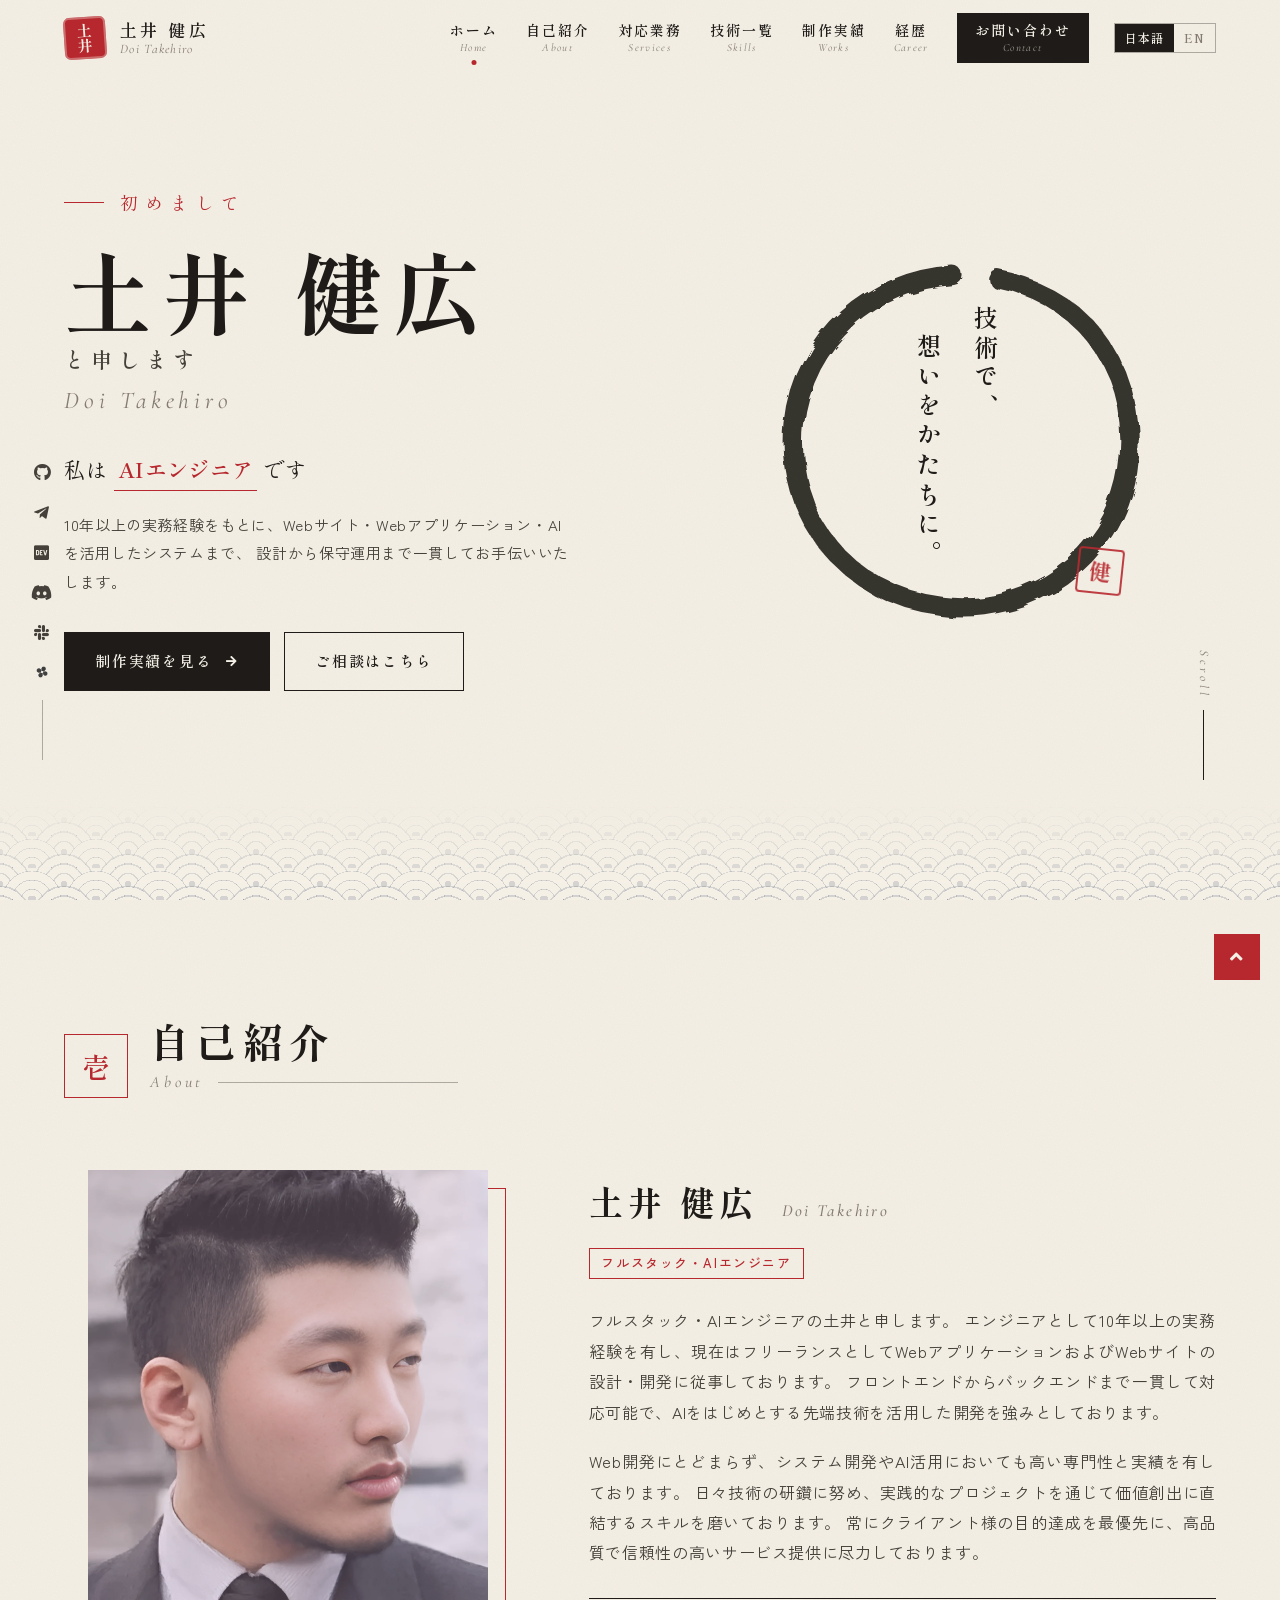
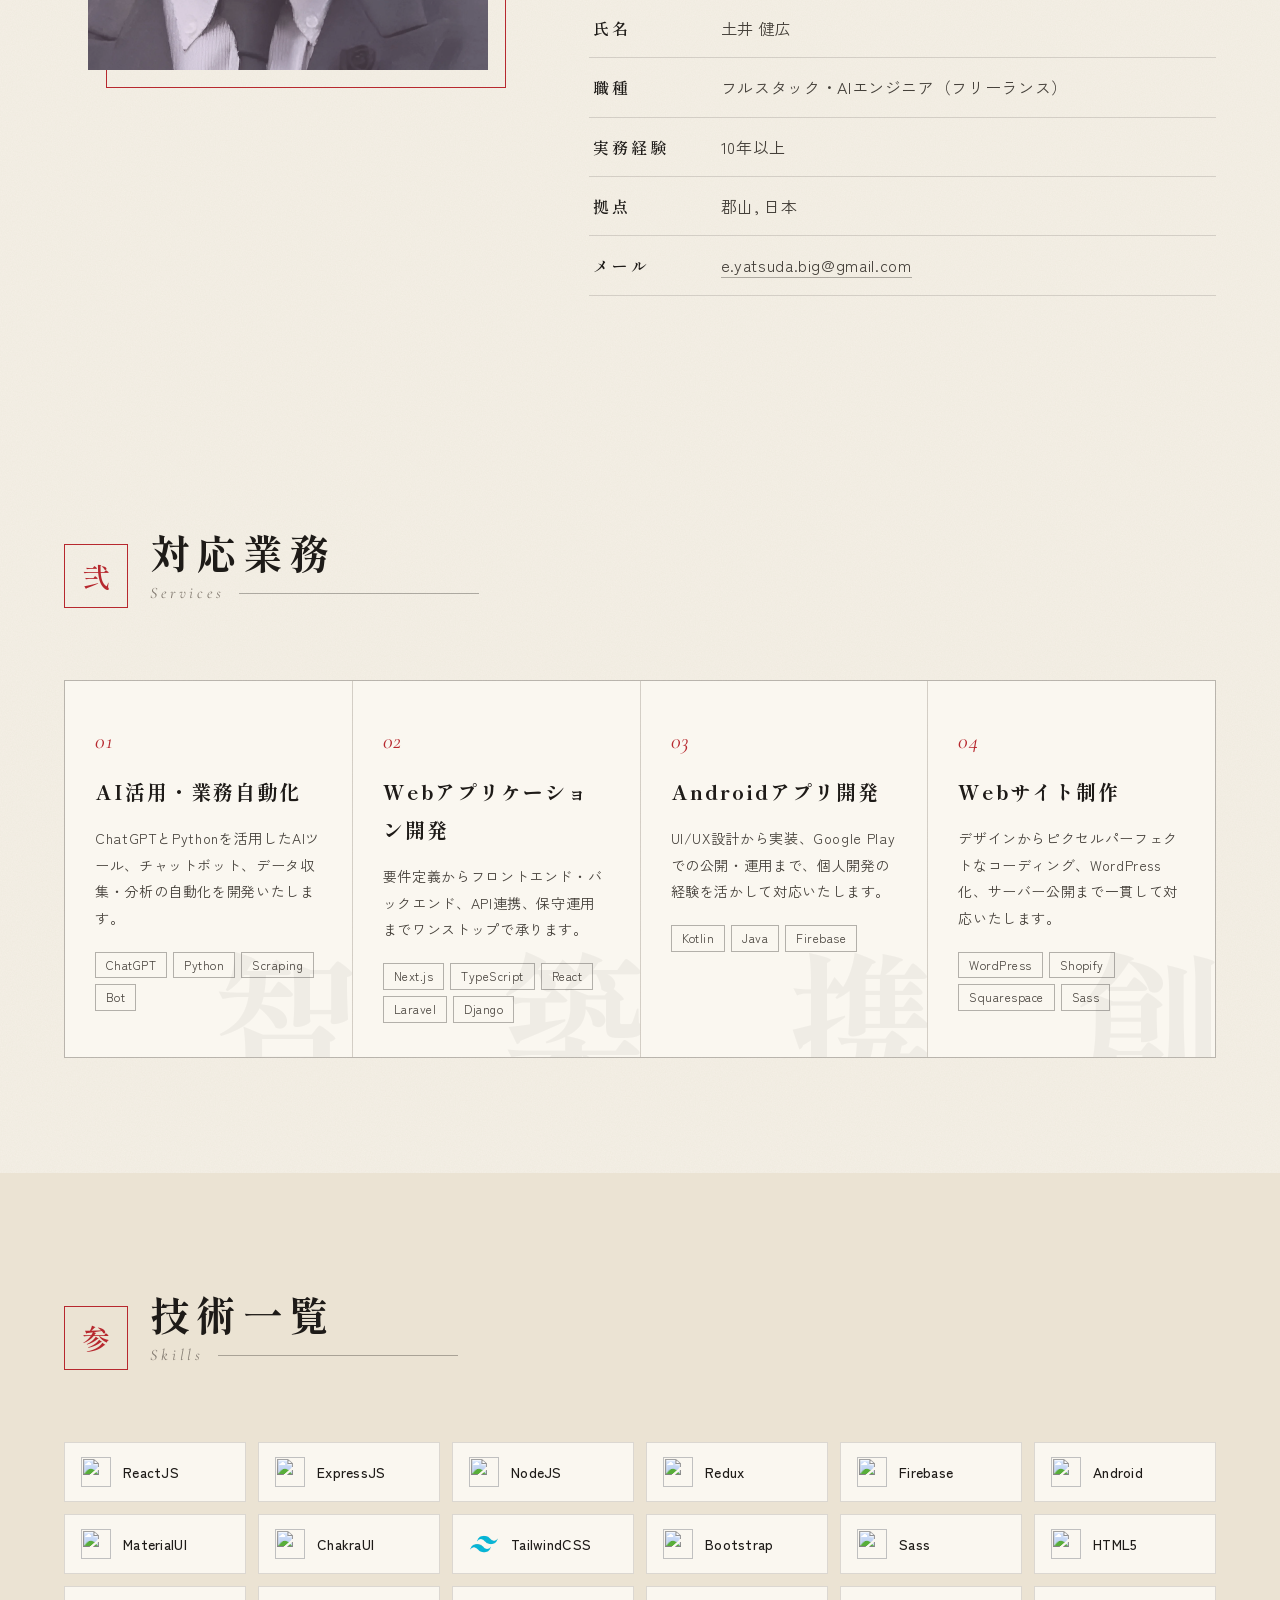
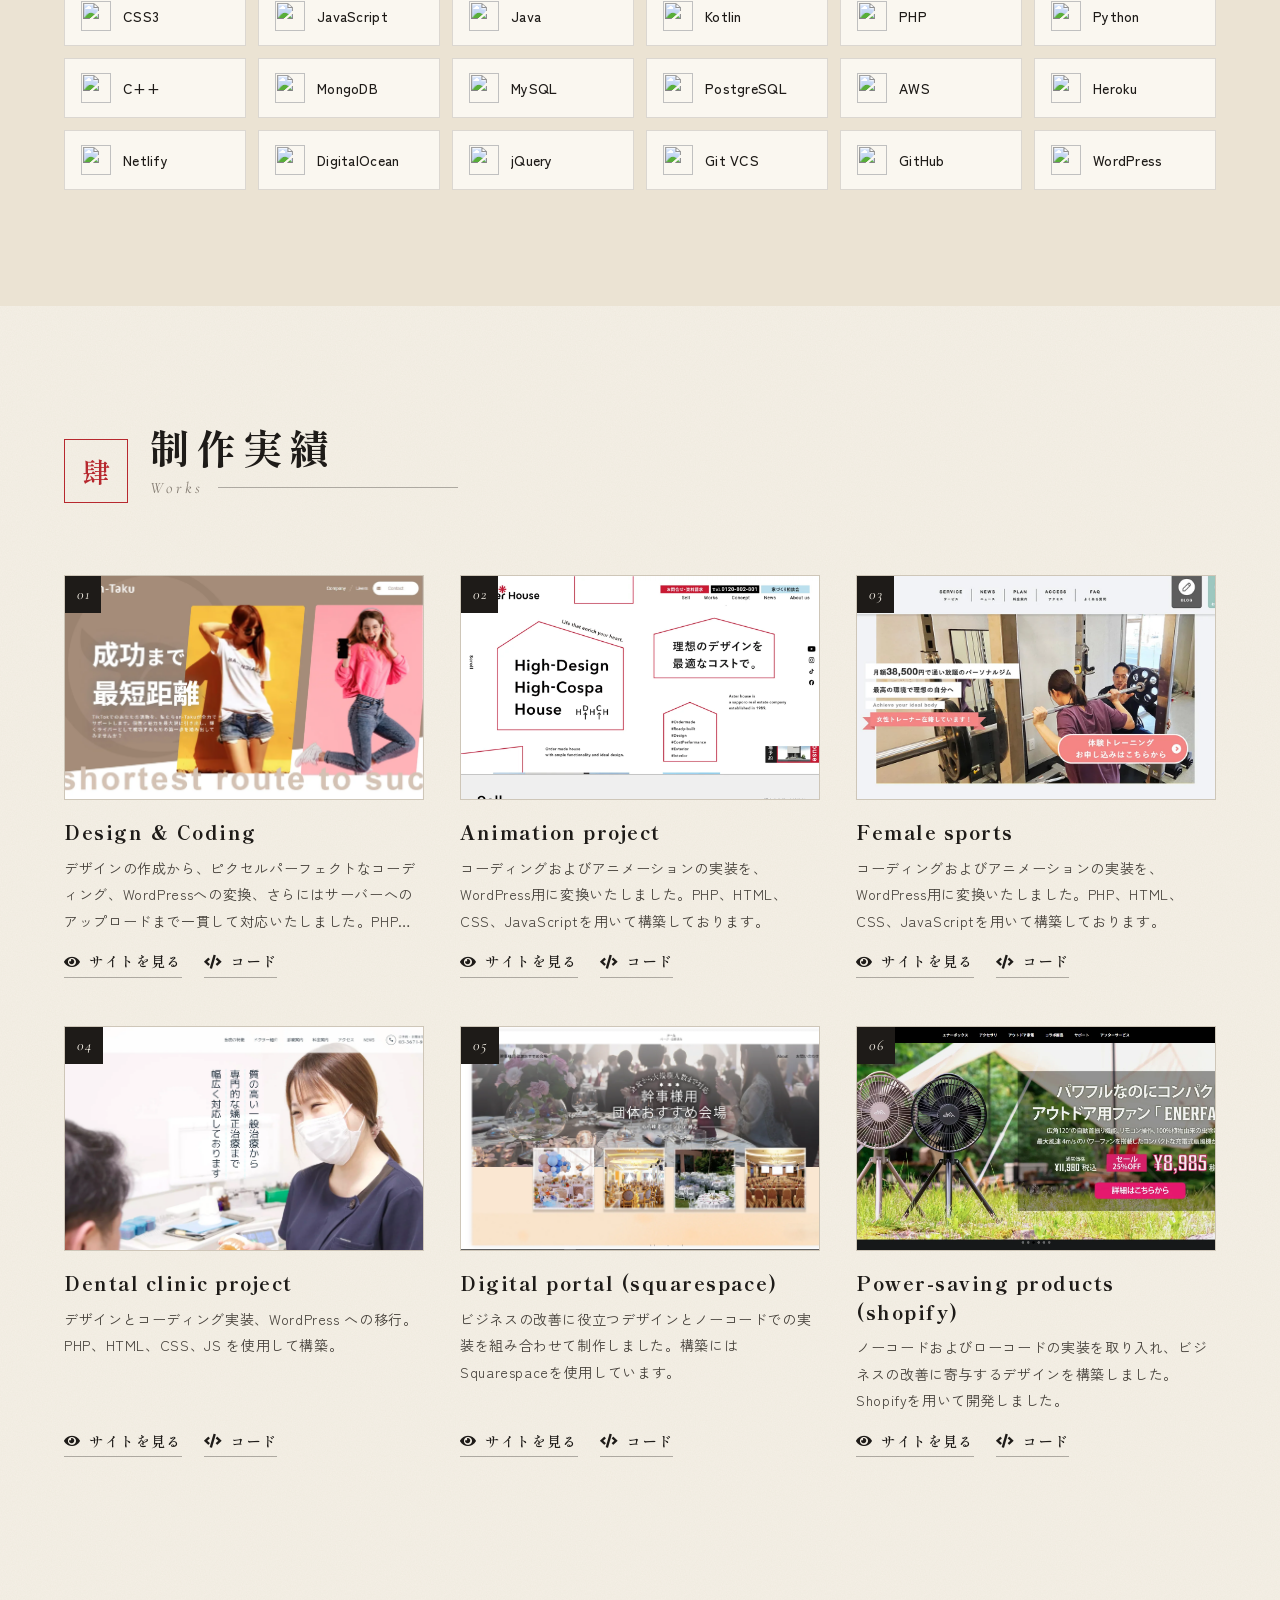
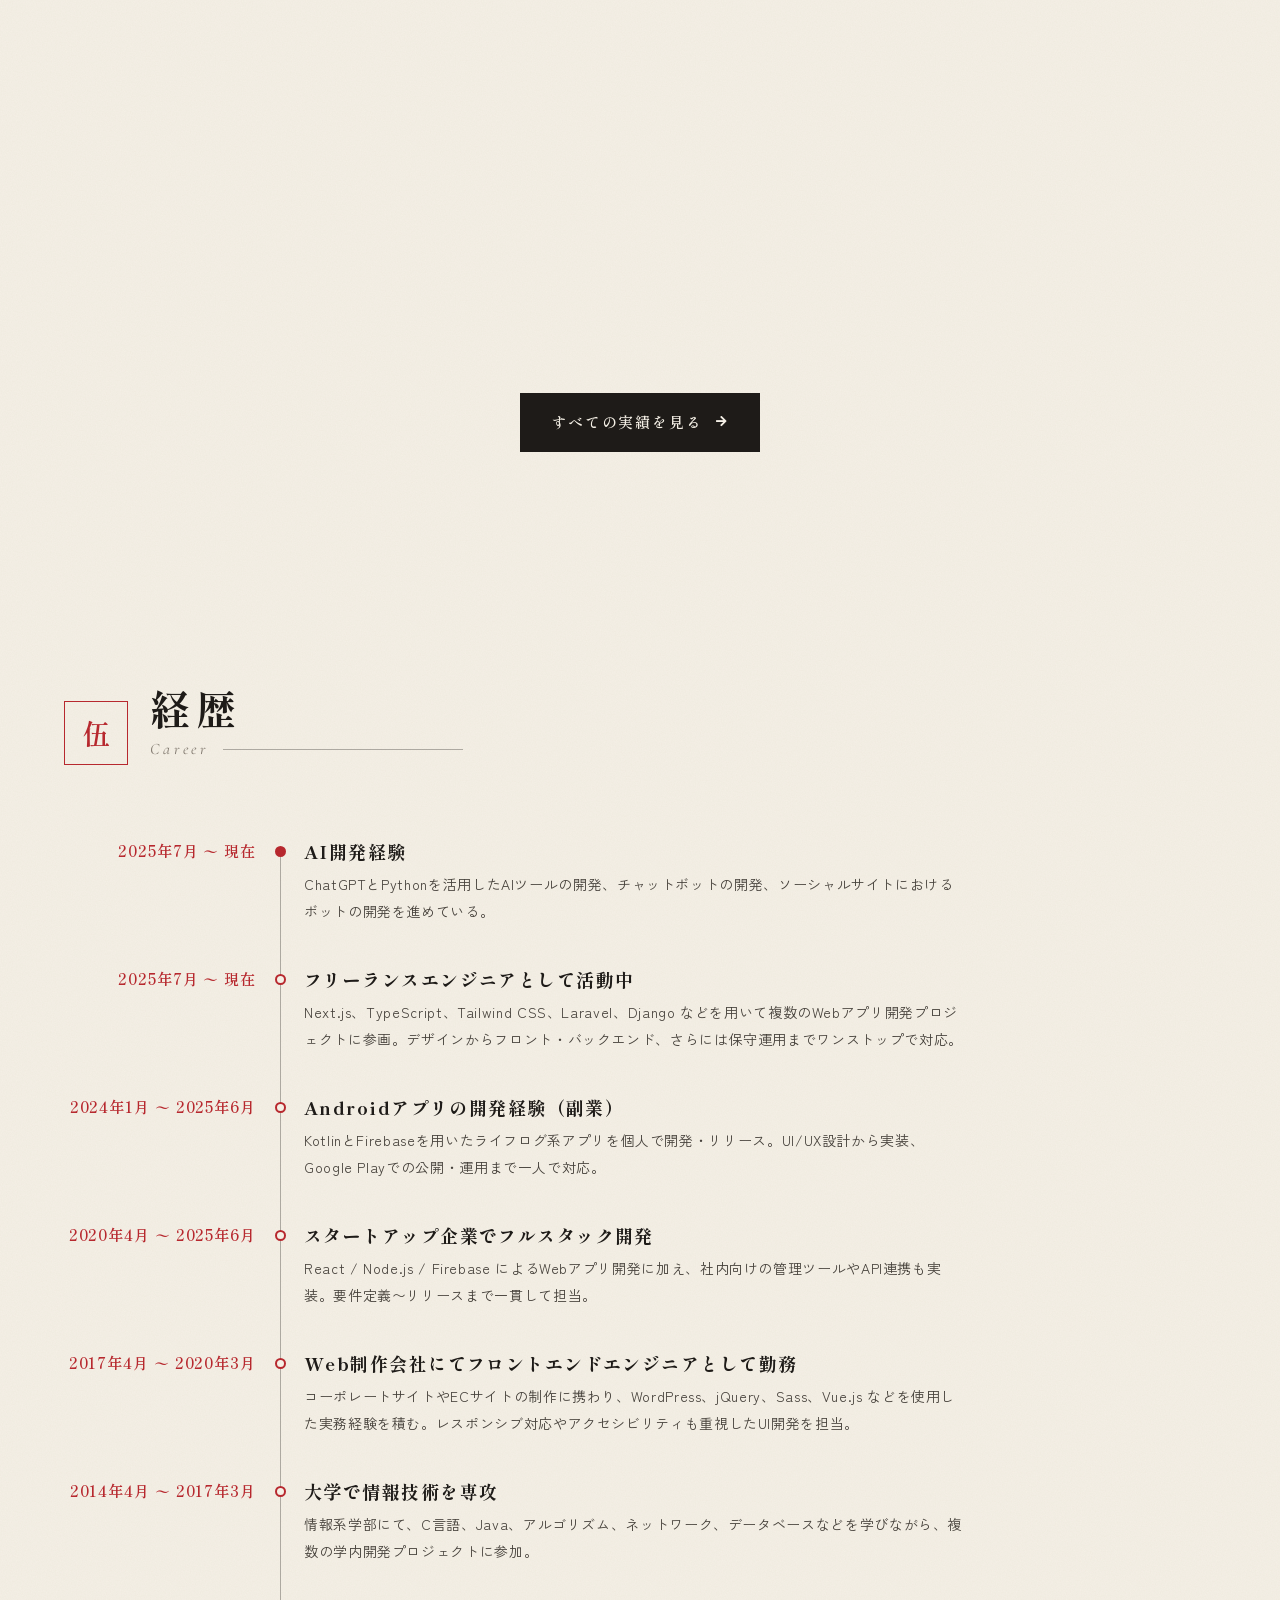
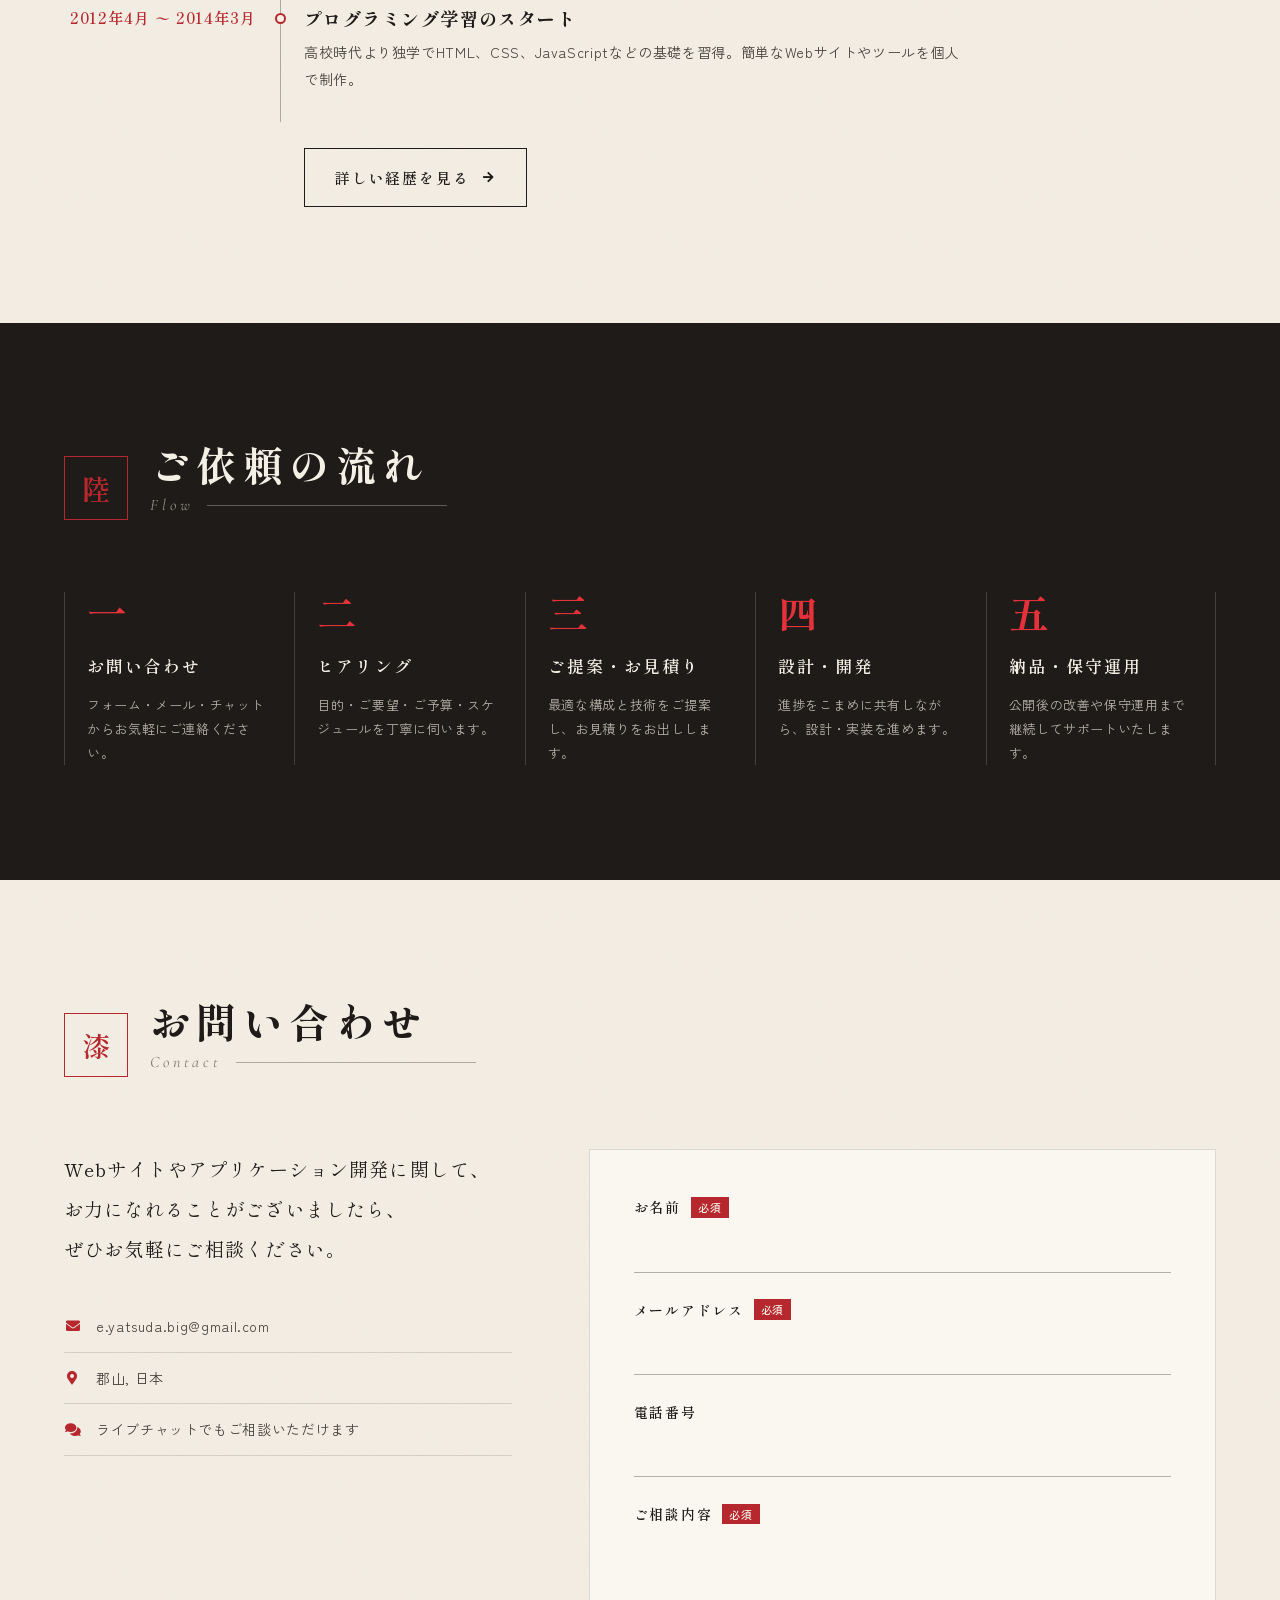
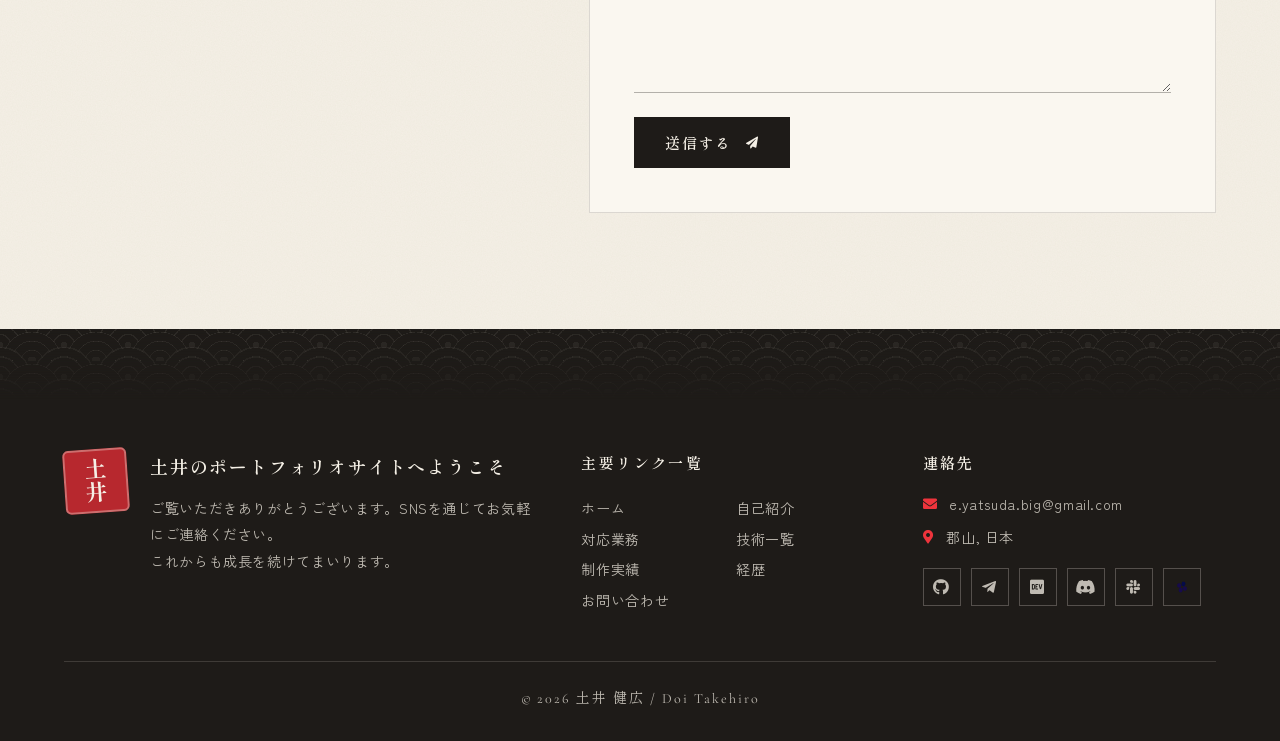
==== index.html @ a9ffe137 "feat: redesign experience page" ====
<!DOCTYPE html>
<html lang="ja">

<head>
  <meta charset="UTF-8">
  <meta http-equiv="X-UA-Compatible" content="IE=edge">
  <meta name="viewport" content="width=device-width, initial-scale=1.0">
  <meta name="keywords"
    content="土井健広, Takehiro Doi, ポートフォリオ, フルスタックエンジニア, AIエンジニア, フリーランス, Web制作, Webアプリ開発, portfolio, full stack engineer, AI engineer, freelance" />
  <meta name="description"
    content="フルスタック・AIエンジニア 土井健広のポートフォリオ。Webサイト制作、Webアプリケーション開発、AI活用、Androidアプリ開発をワンストップで承ります。"
    data-en="Portfolio of Takehiro Doi, full-stack and AI engineer. Websites, web applications, AI solutions and Android apps — handled end to end." />
  <link rel="alternate" hreflang="ja" href="https://masao-portfolio.vercel.app/?lang=ja" />
  <link rel="alternate" hreflang="en" href="https://masao-portfolio.vercel.app/?lang=en" />
  <!-- Fonts -->
  <link rel="preconnect" href="https://fonts.googleapis.com">
  <link rel="preconnect" href="https://fonts.gstatic.com" crossorigin>
  <link
    href="https://fonts.googleapis.com/css2?family=Cormorant+Garamond:ital,wght@0,500;1,500&family=Shippori+Mincho:wght@400;600;800&family=Zen+Kaku+Gothic+New:wght@400;500;700&display=swap"
    rel="stylesheet">
  <!-- Custom CSS -->
  <link rel="stylesheet" href="./assets/css/style.css">
  <!-- Font Awesome -->
  <link rel="stylesheet" href="https://cdnjs.cloudflare.com/ajax/libs/font-awesome/5.15.3/css/all.min.css"
    integrity="sha512-iBBXm8fW90+nuLcSKlbmrPcLa0OT92xO1BIsZ+ywDWZCvqsWgccV3gFoRBv0z+8dLJgyAHIhR35VZc2oM/gI1w=="
    crossorigin="anonymous" referrerpolicy="no-referrer" />
  <!-- Favicon -->
  <link rel="icon" href="./assets/images/favicon.ico" sizes="48x48">
  <link rel="icon" href="./assets/images/favicon-32.png" type="image/png" sizes="32x32">
  <link id="favicon" rel="icon" href="./assets/images/favicon.svg">
  <link rel="apple-touch-icon" href="./assets/images/apple-touch-icon.png">
  <title>Portfolio | 土井　健広 | Doi Takehiro</title>
</head>

<body oncontextmenu="return false">

  <!-- shared SVG: brush-stroke ensō -->
  <svg width="0" height="0" style="position:absolute" aria-hidden="true">
    <defs>
      <filter id="brush">
        <feTurbulence type="fractalNoise" baseFrequency="0.035" numOctaves="3" seed="7" />
        <feDisplacementMap in="SourceGraphic" scale="9" />
      </filter>
    </defs>
  </svg>

  <!-- header starts -->
  <header class="header" id="header">
    <a href="#home" class="logo" aria-label="ホーム" data-en-aria-label="Home">
      <span class="hanko">土井</span>
      <span class="logo-text">
        <span class="logo-jp" data-en="Takehiro Doi">土井 健広</span>
        <span class="logo-en" data-en="土井 健広">Doi Takehiro</span>
      </span>
    </a>

    <nav class="navbar" id="navbar">
      <ul>
        <li><a class="active" href="#home"><span data-en="Home">ホーム</span><small data-en="ホーム">Home</small></a></li>
        <li><a href="#about"><span data-en="About">自己紹介</span><small data-en="自己紹介">About</small></a></li>
        <li><a href="#services"><span data-en="Services">対応業務</span><small data-en="対応業務">Services</small></a></li>
        <li><a href="#skills"><span data-en="Skills">技術一覧</span><small data-en="技術一覧">Skills</small></a></li>
        <li><a href="#work"><span data-en="Works">制作実績</span><small data-en="制作実績">Works</small></a></li>
        <li><a href="#experience"><span data-en="Career">経歴</span><small data-en="経歴">Career</small></a></li>
        <li><a href="#contact" class="nav-cta"><span data-en="Contact">お問い合わせ</span><small data-en="お問い合わせ">Contact</small></a></li>
      </ul>
    </nav>

    <div class="header-actions">
      <div class="lang-switch" role="group" aria-label="言語 / Language">
        <button type="button" data-lang="ja" aria-pressed="true" lang="ja">日本語</button>
        <button type="button" data-lang="en" aria-pressed="false" lang="en">EN</button>
      </div>
      <button class="menu-btn" id="menu" aria-label="メニュー" data-en-aria-label="Menu" aria-expanded="false"
        aria-controls="navbar">
        <span></span><span></span>
      </button>
    </div>
  </header>
  <!-- header ends -->

  <main>

    <!-- hero section starts -->
    <section class="home" id="home">
      <div class="home-inner">

        <div class="home-copy">
          <p class="home-greeting reveal" data-en="Hello, nice to meet you">初めまして</p>
          <h1 class="home-name reveal">
            <span class="home-name-jp"><span data-en="Takehiro Doi">土井 健広</span><span class="home-name-suffix"
                data-en="Full-Stack &amp; AI Engineer">と申します</span></span>
            <span class="home-name-en" data-en="土井 健広">Doi Takehiro</span>
          </h1>
          <p class="home-role reveal">
            <span data-en="I'm">私は</span><span class="role-rotator" aria-live="polite">フロントエンドエンジニア</span><span
              data-en="">です</span>
          </p>
          <p class="home-lead reveal"
            data-en="With over 10 years of hands-on experience, I help with everything from websites and web applications to AI-powered systems — from design all the way through maintenance.">
            10年以上の実務経験をもとに、Webサイト・Webアプリケーション・AIを活用したシステムまで、
            設計から保守運用まで一貫してお手伝いいたします。
          </p>
          <div class="home-actions reveal">
            <a href="#work" class="btn btn-primary"><span data-en="View my work">制作実績を見る</span><i
                class="fas fa-arrow-right"></i></a>
            <a href="#contact" class="btn btn-ghost"><span data-en="Let's talk">ご相談はこちら</span></a>
          </div>
        </div>

        <div class="home-visual" aria-hidden="true">
          <svg class="enso" viewBox="0 0 400 400">
            <path filter="url(#brush)"
              d="M 236 62 C 318 78 360 150 348 228 C 336 306 262 356 186 346 C 104 336 50 268 58 188 C 66 112 128 62 196 58" />
          </svg>
          <p class="home-catch">
            <span data-en="Shaping your ideas">技術で、</span>
            <span data-en="with technology.">想いをかたちに。</span>
          </p>
          <span class="home-seal">健</span>
        </div>

      </div>

      <ul class="home-socials" aria-label="SNS">
        <li><a class="github" aria-label="GitHub" href="https://github.com/000Jerry000" target="_blank" rel="noopener"><i
              class="fab fa-github"></i></a></li>
        <li><a class="telegram" aria-label="Telegram" href="https://t.me/NicholasMitchell_HZ" target="_blank"
            rel="noopener"><i class="fab fa-telegram-plane"></i></a></li>
        <li><a class="dev" aria-label="Dev" href="https://dev.to/000Jerry000" target="_blank" rel="noopener"><i
              class="fab fa-dev"></i></a></li>
        <li><a class="discord" aria-label="Discord" href="https://discord.gg/qsEA4FFF" target="_blank" rel="noopener"><i
              class="fab fa-discord"></i></a></li>
        <li><a class="slack" aria-label="Slack" href="https://jerry-2qp9506.slack.com/archives/C08QNMUKU6S"
            target="_blank" rel="noopener"><i class="fab fa-slack"></i></a></li>
        <li><a class="chatwork" aria-label="Chatwork" href="https://www.chatwork.com/ichika01" target="_blank"
            rel="noopener"><img src="./assets/images/chatwork.webp" alt="" /></a></li>
      </ul>

      <a href="#about" class="home-scroll" aria-label="下へスクロール" data-en-aria-label="Scroll down"><span>Scroll</span></a>
      <div class="wave-band" aria-hidden="true"></div>
    </section>
    <!-- hero section ends -->


    <!-- about section starts -->
    <section class="section about" id="about">
      <div class="sec-head reveal">
        <span class="sec-num">壱</span>
        <h2 class="sec-title" data-en="About">自己紹介</h2>
        <span class="sec-en" data-en="自己紹介">About</span>
      </div>

      <div class="about-row">
        <figure class="about-photo reveal">
          <img draggable="false" src="./assets/images/profile2.webp" alt="土井 健広のプロフィール写真"
            data-en-alt="Profile photo of Takehiro Doi">
        </figure>

        <div class="about-body">
          <h3 class="about-name reveal" data-en="Takehiro Doi <small>土井 健広</small>">土井 健広 <small>Doi Takehiro</small></h3>
          <span class="tag reveal" data-en="Full-Stack &amp; AI Engineer">フルスタック・AIエンジニア</span>

          <p class="about-text reveal"
            data-en="I'm Takehiro Doi, a full-stack and AI engineer. With over 10 years of professional experience, I currently work as a freelancer designing and developing web applications and websites. I cover everything from front end to back end, and my particular strength is development that puts cutting-edge technology such as AI to work.">
            フルスタック・AIエンジニアの土井と申します。
            エンジニアとして10年以上の実務経験を有し、現在はフリーランスとしてWebアプリケーションおよびWebサイトの設計・開発に従事しております。
            フロントエンドからバックエンドまで一貫して対応可能で、AIをはじめとする先端技術を活用した開発を強みとしております。
          </p>
          <p class="about-text reveal"
            data-en="Beyond web development, I bring deep expertise and a proven track record in system development and AI adoption. I keep sharpening my skills through hands-on projects that create real value — always putting my clients' goals first and committed to delivering high-quality, reliable work.">
            Web開発にとどまらず、システム開発やAI活用においても高い専門性と実績を有しております。
            日々技術の研鑽に努め、実践的なプロジェクトを通じて価値創出に直結するスキルを磨いております。
            常にクライアント様の目的達成を最優先に、高品質で信頼性の高いサービス提供に尽力しております。
          </p>

          <dl class="profile-table reveal">
            <div><dt data-en="Name">氏名</dt><dd data-en="Takehiro Doi">土井 健広</dd></div>
            <div><dt data-en="Role">職種</dt><dd data-en="Full-Stack &amp; AI Engineer (Freelance)">フルスタック・AIエンジニア（フリーランス）</dd></div>
            <div><dt data-en="Experience">実務経験</dt><dd data-en="10+ years">10年以上</dd></div>
            <div><dt data-en="Location">拠点</dt><dd data-en="Koriyama, Japan">郡山, 日本</dd></div>
            <div><dt data-en="Email">メール</dt><dd><a href="mailto:e.yatsuda.big@gmail.com">e.yatsuda.big@gmail.com</a></dd></div>
          </dl>
        </div>
      </div>
    </section>
    <!-- about section ends -->


    <!-- services section starts -->
    <section class="section services" id="services">
      <div class="sec-head reveal">
        <span class="sec-num">弐</span>
        <h2 class="sec-title" data-en="Services">対応業務</h2>
        <span class="sec-en" data-en="対応業務">Services</span>
      </div>

      <div class="services-grid">
        <article class="service reveal">
          <span class="service-glyph" aria-hidden="true">智</span>
          <span class="service-num">01</span>
          <h3 data-en="AI &amp; Automation">AI活用・業務自動化</h3>
          <p data-en="AI tools, chatbots and automated data collection and analysis, built with ChatGPT and Python.">ChatGPTとPythonを活用したAIツール、チャットボット、データ収集・分析の自動化を開発いたします。</p>
          <ul class="service-tags">
            <li>ChatGPT</li><li>Python</li><li>Scraping</li><li>Bot</li>
          </ul>
        </article>
        <article class="service reveal">
          <span class="service-glyph" aria-hidden="true">築</span>
          <span class="service-num">02</span>
          <h3 data-en="Web Application Development">Webアプリケーション開発</h3>
          <p data-en="A one-stop service covering requirements, front end, back end, API integration and ongoing maintenance.">要件定義からフロントエンド・バックエンド、API連携、保守運用までワンストップで承ります。</p>
          <ul class="service-tags">
            <li>Next.js</li><li>TypeScript</li><li>React</li><li>Laravel</li><li>Django</li>
          </ul>
        </article>
        <article class="service reveal">
          <span class="service-glyph" aria-hidden="true">携</span>
          <span class="service-num">03</span>
          <h3 data-en="Android App Development">Androidアプリ開発</h3>
          <p data-en="From UI/UX design and implementation to publishing and running apps on Google Play, backed by my own app releases.">UI/UX設計から実装、Google Playでの公開・運用まで、個人開発の経験を活かして対応いたします。</p>
          <ul class="service-tags">
            <li>Kotlin</li><li>Java</li><li>Firebase</li>
          </ul>
        </article>
        <article class="service reveal">
          <span class="service-glyph" aria-hidden="true">創</span>
          <span class="service-num">04</span>
          <h3 data-en="Website Development">Webサイト制作</h3>
          <p data-en="From design to pixel-perfect coding, WordPress integration and server deployment — all handled end to end.">デザインからピクセルパーフェクトなコーディング、WordPress化、サーバー公開まで一貫して対応いたします。</p>
          <ul class="service-tags">
            <li>WordPress</li><li>Shopify</li><li>Squarespace</li><li>Sass</li>
          </ul>
        </article>
      </div>
    </section>
    <!-- services section ends -->


    <!-- skills section starts -->
    <section class="section skills" id="skills">
      <div class="sec-head reveal">
        <span class="sec-num">参</span>
        <h2 class="sec-title" data-en="Skills">技術一覧</h2>
        <span class="sec-en" data-en="技術一覧">Skills</span>
      </div>

      <div class="skills-grid" id="skillsContainer"></div>
    </section>
    <!-- skills section ends -->


    <!-- work project section starts -->
    <section class="section work" id="work">
      <div class="sec-head reveal">
        <span class="sec-num">肆</span>
        <h2 class="sec-title" data-en="Works">制作実績</h2>
        <span class="sec-en" data-en="制作実績">Works</span>
      </div>

      <div class="work-grid"></div>

      <div class="sec-more">
        <a href="/projects" class="btn btn-primary"><span data-en="View all projects">すべての実績を見る</span><i
            class="fas fa-arrow-right"></i></a>
      </div>
    </section>
    <!-- work project section ends -->


    <!-- experience section starts -->
    <section class="section experience" id="experience">
      <div class="sec-head reveal">
        <span class="sec-num">伍</span>
        <h2 class="sec-title" data-en="Career">経歴</h2>
        <span class="sec-en" data-en="経歴">Career</span>
      </div>

      <ol class="timeline">
        <li class="reveal">
          <p class="tl-date" data-en="Jul 2025 – Present">2025年7月 〜 現在</p>
          <div class="tl-body">
            <h3 data-en="AI Development">AI開発経験</h3>
            <p data-en="Developing AI tools with ChatGPT and Python, building chatbots, and creating bots for social platforms.">ChatGPTとPythonを活用したAIツールの開発、チャットボットの開発、ソーシャルサイトにおけるボットの開発を進めている。</p>
          </div>
        </li>
        <li class="reveal">
          <p class="tl-date" data-en="Jul 2025 – Present">2025年7月 〜 現在</p>
          <div class="tl-body">
            <h3 data-en="Working as a Freelance Engineer">フリーランスエンジニアとして活動中</h3>
            <p data-en="Contributing to multiple web app projects using Next.js, TypeScript, Tailwind CSS, Laravel and Django. Handling everything one-stop, from design to front end, back end and ongoing maintenance.">Next.js、TypeScript、Tailwind CSS、Laravel、Django
              などを用いて複数のWebアプリ開発プロジェクトに参画。デザインからフロント・バックエンド、さらには保守運用までワンストップで対応。</p>
          </div>
        </li>
        <li class="reveal">
          <p class="tl-date" data-en="Jan 2024 – Jun 2025">2024年1月 〜 2025年6月</p>
          <div class="tl-body">
            <h3 data-en="Android App Development (Side Projects)">Androidアプリの開発経験（副業）</h3>
            <p data-en="Independently developed and released a lifelog app with Kotlin and Firebase, handling everything from UI/UX design and implementation to publishing and running it on Google Play.">KotlinとFirebaseを用いたライフログ系アプリを個人で開発・リリース。UI/UX設計から実装、Google Playでの公開・運用まで一人で対応。</p>
          </div>
        </li>
        <li class="reveal">
          <p class="tl-date" data-en="Apr 2020 – Jun 2025">2020年4月 〜 2025年6月</p>
          <div class="tl-body">
            <h3 data-en="Full-Stack Development at a Startup">スタートアップ企業でフルスタック開発</h3>
            <p data-en="Built web apps with React, Node.js and Firebase, as well as internal admin tools and API integrations. Owned projects from requirements definition through release.">React / Node.js / Firebase によるWebアプリ開発に加え、社内向けの管理ツールやAPI連携も実装。要件定義〜リリースまで一貫して担当。</p>
          </div>
        </li>
        <li class="reveal">
          <p class="tl-date" data-en="Apr 2017 – Mar 2020">2017年4月 〜 2020年3月</p>
          <div class="tl-body">
            <h3 data-en="Front-End Engineer at a Web Production Company">Web制作会社にてフロントエンドエンジニアとして勤務</h3>
            <p data-en="Worked on corporate and e-commerce sites using WordPress, jQuery, Sass and Vue.js, building UIs with a strong focus on responsive design and accessibility.">コーポレートサイトやECサイトの制作に携わり、WordPress、jQuery、Sass、Vue.js などを使用した実務経験を積む。レスポンシブ対応やアクセシビリティも重視したUI開発を担当。</p>
          </div>
        </li>
        <li class="reveal">
          <p class="tl-date" data-en="Apr 2014 – Mar 2017">2014年4月 〜 2017年3月</p>
          <div class="tl-body">
            <h3 data-en="Studied Information Technology at University">大学で情報技術を専攻</h3>
            <p data-en="Studied C, Java, algorithms, networking and databases in an IT faculty while taking part in several university development projects.">情報系学部にて、C言語、Java、アルゴリズム、ネットワーク、データベースなどを学びながら、複数の学内開発プロジェクトに参加。</p>
          </div>
        </li>
        <li class="reveal">
          <p class="tl-date" data-en="Apr 2012 – Mar 2014">2012年4月 〜 2014年3月</p>
          <div class="tl-body">
            <h3 data-en="Started Learning to Program">プログラミング学習のスタート</h3>
            <p data-en="Taught myself the basics of HTML, CSS and JavaScript in high school and built simple websites and tools on my own.">高校時代より独学でHTML、CSS、JavaScriptなどの基礎を習得。簡単なWebサイトやツールを個人で制作。</p>
          </div>
        </li>
      </ol>

      <div class="sec-more">
        <a href="/experience" class="btn btn-ghost"><span data-en="View full career">詳しい経歴を見る</span><i
            class="fas fa-arrow-right"></i></a>
      </div>
    </section>
    <!-- experience section ends -->


    <!-- flow section starts -->
    <section class="section flow" id="flow">
      <div class="sec-head reveal">
        <span class="sec-num">陸</span>
        <h2 class="sec-title" data-en="How We Work">ご依頼の流れ</h2>
        <span class="sec-en" data-en="ご依頼の流れ">Flow</span>
      </div>

      <ol class="flow-list">
        <li class="reveal">
          <span class="flow-step">一</span>
          <h3 data-en="Inquiry">お問い合わせ</h3>
          <p data-en="Reach out via the form, email or chat — whichever suits you.">フォーム・メール・チャットからお気軽にご連絡ください。</p>
        </li>
        <li class="reveal">
          <span class="flow-step">二</span>
          <h3 data-en="Consultation">ヒアリング</h3>
          <p data-en="I carefully listen to your goals, requirements, budget and schedule.">目的・ご要望・ご予算・スケジュールを丁寧に伺います。</p>
        </li>
        <li class="reveal">
          <span class="flow-step">三</span>
          <h3 data-en="Proposal &amp; Quote">ご提案・お見積り</h3>
          <p data-en="I propose the best architecture and technology, along with a quote.">最適な構成と技術をご提案し、お見積りをお出しします。</p>
        </li>
        <li class="reveal">
          <span class="flow-step">四</span>
          <h3 data-en="Design &amp; Build">設計・開発</h3>
          <p data-en="Design and implementation move forward with regular progress updates.">進捗をこまめに共有しながら、設計・実装を進めます。</p>
        </li>
        <li class="reveal">
          <span class="flow-step">五</span>
          <h3 data-en="Delivery &amp; Support">納品・保守運用</h3>
          <p data-en="Ongoing support after launch, from improvements to maintenance.">公開後の改善や保守運用まで継続してサポートいたします。</p>
        </li>
      </ol>
    </section>
    <!-- flow section ends -->


    <!-- contact section starts -->
    <section class="section contact" id="contact">
      <div class="sec-head reveal">
        <span class="sec-num">漆</span>
        <h2 class="sec-title" data-en="Contact">お問い合わせ</h2>
        <span class="sec-en" data-en="お問い合わせ">Contact</span>
      </div>

      <div class="contact-row">
        <div class="contact-info reveal">
          <p class="contact-lead"
            data-en="If there's anything I can help with<br>on your website or application,<br>please feel free to get in touch.">Webサイトやアプリケーション開発に関して、<br>お力になれることがございましたら、<br>ぜひお気軽にご相談ください。</p>
          <ul class="contact-list">
            <li><i class="fas fa-envelope"></i><a href="mailto:e.yatsuda.big@gmail.com">e.yatsuda.big@gmail.com</a></li>
            <li><i class="fas fa-map-marker-alt"></i><span data-en="Koriyama, Japan">郡山, 日本</span></li>
            <li><i class="fas fa-comments"></i><span data-en="Live chat is also available">ライブチャットでもご相談いただけます</span></li>
          </ul>
        </div>

        <form id="contact-form" class="contact-form reveal">
          <label class="field">
            <span><span data-en="Name">お名前</span><em data-en="Required">必須</em></span>
            <input type="text" name="name" autocomplete="name" required>
          </label>
          <label class="field">
            <span><span data-en="Email">メールアドレス</span><em data-en="Required">必須</em></span>
            <input type="email" name="email" autocomplete="email" required>
          </label>
          <label class="field">
            <span><span data-en="Phone">電話番号</span></span>
            <input type="tel" name="phone" autocomplete="tel">
          </label>
          <label class="field">
            <span><span data-en="Message">ご相談内容</span><em data-en="Required">必須</em></span>
            <textarea name="message" rows="5" required></textarea>
          </label>
          <div class="form-actions">
            <button type="submit" class="btn btn-primary"><span data-en="Send">送信する</span><i
                class="fa fa-paper-plane"></i></button>
            <p class="form-status" role="status"></p>
          </div>
        </form>
      </div>
    </section>
    <!-- contact section ends -->

  </main>


  <!-- footer section starts -->
  <footer class="footer">
    <div class="footer-inner">
      <div class="footer-brand">
        <span class="hanko hanko-lg">土井</span>
        <div>
          <h3 data-en="Welcome to Takehiro Doi's portfolio">土井のポートフォリオサイトへようこそ</h3>
          <p data-en="Thank you for visiting. Feel free to reach out on social media.<br>I'll keep learning and growing.">ご覧いただきありがとうございます。SNSを通じてお気軽にご連絡ください。<br>これからも成長を続けてまいります。</p>
        </div>
      </div>

      <nav class="footer-links" aria-label="フッターナビゲーション" data-en-aria-label="Footer navigation">
        <h4 data-en="Quick Links">主要リンク一覧</h4>
        <a href="#home" data-en="Home">ホーム</a>
        <a href="#about" data-en="About">自己紹介</a>
        <a href="#services" data-en="Services">対応業務</a>
        <a href="#skills" data-en="Skills">技術一覧</a>
        <a href="#work" data-en="Works">制作実績</a>
        <a href="#experience" data-en="Career">経歴</a>
        <a href="#contact" data-en="Contact">お問い合わせ</a>
      </nav>

      <div class="footer-contact">
        <h4 data-en="Contact Info">連絡先</h4>
        <p><i class="fas fa-envelope"></i>e.yatsuda.big@gmail.com</p>
        <p><i class="fas fa-map-marker-alt"></i><span data-en="Koriyama, Japan">郡山, 日本</span></p>
        <div class="share">
          <a href="https://github.com/000Jerry000" class="fab fa-github" aria-label="GitHub" target="_blank" rel="noopener"></a>
          <a href="https://t.me/NicholasMitchell_HZ" class="fab fa-telegram-plane" aria-label="Telegram" target="_blank" rel="noopener"></a>
          <a href="https://dev.to/000Jerry000" class="fab fa-dev" aria-label="Dev" target="_blank" rel="noopener"></a>
          <a href="https://discord.gg/qsEA4FFF" class="fab fa-discord" aria-label="Discord" target="_blank" rel="noopener"></a>
          <a href="https://jerry-2qp9506.slack.com/archives/C08QNMUKU6S" class="fab fa-slack" aria-label="Slack" target="_blank" rel="noopener"></a>
          <a href="https://www.chatwork.com/ichika01" class="chat-a" aria-label="Chatwork" target="_blank" rel="noopener"><img
              src="./assets/images/chatwork01.webp" alt="" /></a>
        </div>
      </div>
    </div>

    <p class="credit">&copy; <span id="year">2026</span> <a href="https://www.linkedin.com/in/Takehiro-Doi">土井 健広 / Doi Takehiro</a></p>
  </footer>
  <!-- footer section ends -->


  <!-- live chat launcher (opens the Tawk.to window; its own bubble is hidden) -->
  <button type="button" id="chat-launcher" aria-label="ライブチャットで相談する" data-en-aria-label="Chat with me" hidden>
    <span class="chat-launcher-seal" aria-hidden="true"><i class="fas fa-comment-dots"></i></span>
    <span class="chat-launcher-text">
      <span class="chat-launcher-label">
        <span data-en="Chat">ご相談</span>
        <small data-en="ご相談">Live Chat</small>
      </span>
    </span>
    <span class="chat-launcher-badge" aria-hidden="true"></span>
  </button>


  <!-- scroll top btn -->
  <a href="#home" aria-label="ページの先頭へ" data-en-aria-label="Back to top" id="scroll-top"><i class="fas fa-angle-up"></i></a>


  <!-- emailjs -->
  <script type="text/javascript" src="https://cdn.jsdelivr.net/npm/@emailjs/browser@4/dist/email.min.js"></script>
  <script type="text/javascript">
    emailjs.init({ publicKey: 'IBw5D379skuhuwkym' })
  </script>

  <script src="./assets/js/script.js"></script>
  <script src="./assets/js/tawk.js"></script>

</body>

</html>
---- assets/css/style.css ----
/* =========================================================
   和 — Japanese-style portfolio theme
   washi paper / sumi ink / shu (vermilion) / ai (indigo)
   ========================================================= */

:root {
  --washi: #f5f0e6;
  --washi-deep: #ebe3d3;
  --washi-card: #faf7f0;
  --sumi: #1e1b18;
  --sumi-soft: #45403a;
  --usuzumi: #847c72;
  --shu: #b7282e;
  --shu-deep: #8f1d22;
  --ai: #233a5e;
  --line: rgba(30, 27, 24, 0.14);
  --line-strong: rgba(30, 27, 24, 0.32);

  --f-mincho: "Shippori Mincho", "Hiragino Mincho ProN", "Yu Mincho", serif;
  --f-gothic: "Zen Kaku Gothic New", "Hiragino Sans", "Yu Gothic", sans-serif;
  --f-latin: "Cormorant Garamond", "Shippori Mincho", serif;

  --header-h: 76px;
  --gutter: clamp(16px, 5vw, 64px);
  --max: 1160px;
  --ease: cubic-bezier(.22, .61, .36, 1);
}

*,
*::before,
*::after {
  box-sizing: border-box;
  margin: 0;
  padding: 0;
}

html {
  scroll-behavior: smooth;
  scroll-padding-top: var(--header-h);
  -webkit-text-size-adjust: 100%;
}

body {
  font-family: var(--f-gothic);
  font-size: 16px;
  line-height: 1.9;
  letter-spacing: 0.04em;
  color: var(--sumi);
  background-color: var(--washi);
  /* washi fibre texture */
  background-image: url("data:image/svg+xml,%3Csvg xmlns='http://www.w3.org/2000/svg' width='240' height='240'%3E%3Cfilter id='n'%3E%3CfeTurbulence type='fractalNoise' baseFrequency='0.8' numOctaves='3' stitchTiles='stitch'/%3E%3CfeColorMatrix values='0 0 0 0 0.35 0 0 0 0 0.3 0 0 0 0 0.22 0 0 0 0.07 0'/%3E%3C/filter%3E%3Crect width='100%25' height='100%25' filter='url(%23n)'/%3E%3C/svg%3E");
  overflow-x: hidden;
}

img {
  display: block;
  max-width: 100%;
}

a {
  color: inherit;
  text-decoration: none;
}

ul,
ol {
  list-style: none;
}

::selection {
  background: var(--shu);
  color: var(--washi);
}

/* ---------- shared parts ---------- */

.hanko {
  display: inline-flex;
  align-items: center;
  justify-content: center;
  writing-mode: vertical-rl;
  width: 42px;
  height: 42px;
  border-radius: 6px;
  background: var(--shu);
  color: var(--washi);
  font-family: var(--f-mincho);
  font-weight: 800;
  font-size: 15px;
  line-height: 1;
  letter-spacing: 0.08em;
  box-shadow: inset 0 0 0 2px rgba(245, 240, 230, 0.35);
  transform: rotate(-4deg);
  flex-shrink: 0;
}

.hanko-lg {
  width: 64px;
  height: 64px;
  font-size: 22px;
}

.btn {
  display: inline-flex;
  align-items: center;
  gap: 0.9em;
  padding: 0.95em 2em;
  font-family: var(--f-mincho);
  font-weight: 600;
  font-size: 15px;
  letter-spacing: 0.12em;
  border: 1px solid var(--sumi);
  cursor: pointer;
  position: relative;
  overflow: hidden;
  isolation: isolate;
  transition: color .4s var(--ease), border-color .4s var(--ease);
}

.btn::before {
  content: "";
  position: absolute;
  inset: 0;
  z-index: -1;
  transform: scaleX(0);
  transform-origin: right;
  transition: transform .5s var(--ease);
}

.btn:hover::before,
.btn:focus-visible::before {
  transform: scaleX(1);
  transform-origin: left;
}

.btn i {
  font-size: 0.8em;
  transition: transform .4s var(--ease);
}

.btn:hover i {
  transform: translateX(4px);
}

.btn-primary {
  background: var(--sumi);
  color: var(--washi);
}

.btn-primary::before {
  background: var(--shu);
}

.btn-primary:hover {
  border-color: var(--shu);
}

.btn-ghost {
  background: transparent;
  color: var(--sumi);
}

.btn-ghost::before {
  background: var(--sumi);
}

.btn-ghost:hover {
  color: var(--washi);
}

.tag {
  display: inline-block;
  padding: 0.2em 0.9em;
  border: 1px solid var(--shu);
  color: var(--shu);
  font-size: 13px;
  font-weight: 500;
  letter-spacing: 0.12em;
}

/* ---------- header ---------- */

.header {
  position: fixed;
  inset: 0 0 auto 0;
  z-index: 100;
  height: var(--header-h);
  display: flex;
  align-items: center;
  justify-content: space-between;
  padding: 0 var(--gutter);
  transition: background .4s var(--ease), box-shadow .4s var(--ease);
}

.header.scrolled {
  background: rgba(245, 240, 230, 0.92);
  backdrop-filter: blur(8px);
  -webkit-backdrop-filter: blur(8px);
  box-shadow: 0 1px 0 var(--line);
}

.logo {
  display: flex;
  align-items: center;
  gap: 14px;
}

.logo-text {
  display: flex;
  flex-direction: column;
  line-height: 1.3;
}

.logo-jp {
  font-family: var(--f-mincho);
  font-weight: 600;
  font-size: 17px;
  letter-spacing: 0.2em;
}

.logo-en {
  font-family: var(--f-latin);
  font-style: italic;
  font-size: 13px;
  color: var(--usuzumi);
  letter-spacing: 0.1em;
}

.navbar ul {
  display: flex;
  align-items: center;
  gap: clamp(14px, 2.2vw, 34px);
}

.navbar a {
  display: flex;
  flex-direction: column;
  align-items: center;
  line-height: 1.4;
  position: relative;
  padding: 4px 0;
}

.navbar a span {
  font-family: var(--f-mincho);
  font-weight: 600;
  font-size: 14px;
  letter-spacing: 0.14em;
}

.navbar a small {
  font-family: var(--f-latin);
  font-style: italic;
  font-size: 11px;
  color: var(--usuzumi);
  letter-spacing: 0.12em;
}

.navbar a::after {
  content: "";
  position: absolute;
  left: 50%;
  bottom: -6px;
  width: 5px;
  height: 5px;
  border-radius: 50%;
  background: var(--shu);
  transform: translateX(-50%) scale(0);
  transition: transform .3s var(--ease);
}

.navbar a:hover::after,
.navbar a.active::after {
  transform: translateX(-50%) scale(1);
}

.navbar a.nav-cta {
  padding: 8px 18px;
  background: var(--sumi);
  color: var(--washi);
  transition: background .3s var(--ease);
}

.navbar a.nav-cta small {
  color: rgba(245, 240, 230, 0.6);
}

.navbar a.nav-cta:hover {
  background: var(--shu);
}

.navbar a.nav-cta::after {
  display: none;
}

.navbar {
  margin-left: auto;
}

.header-actions {
  display: flex;
  align-items: center;
  gap: 8px;
  margin-left: clamp(16px, 2vw, 28px);
  position: relative;
  z-index: 2;
}

.lang-switch {
  display: flex;
  border: 1px solid var(--line-strong);
}

.lang-switch button {
  font-family: var(--f-mincho);
  font-weight: 600;
  font-size: 12px;
  letter-spacing: 0.08em;
  line-height: 1;
  padding: 8px 10px;
  border: 0;
  background: transparent;
  color: var(--usuzumi);
  cursor: pointer;
  transition: background .3s, color .3s;
}

.lang-switch button[aria-pressed="true"] {
  background: var(--sumi);
  color: var(--washi);
}

.lang-switch button:not([aria-pressed="true"]):hover {
  color: var(--shu);
}

.menu-btn {
  display: none;
  width: 44px;
  height: 44px;
  border: 0;
  background: transparent;
  cursor: pointer;
  position: relative;
  z-index: 2;
}

.menu-btn span {
  position: absolute;
  left: 10px;
  right: 10px;
  height: 1.5px;
  background: var(--sumi);
  transition: transform .35s var(--ease), top .35s var(--ease);
}

.menu-btn span:first-child {
  top: 17px;
}

.menu-btn span:last-child {
  top: 26px;
}

.menu-btn.open span:first-child {
  top: 21px;
  transform: rotate(30deg);
}

.menu-btn.open span:last-child {
  top: 21px;
  transform: rotate(-30deg);
}

/* ---------- hero ---------- */

.home {
  position: relative;
  min-height: 100vh;
  min-height: 100svh;
  display: flex;
  align-items: center;
  padding: calc(var(--header-h) + 40px) var(--gutter) 140px;
  overflow: hidden;
}

.home-inner {
  width: 100%;
  max-width: var(--max);
  margin: 0 auto;
  display: grid;
  grid-template-columns: 1.15fr 1fr;
  align-items: center;
  gap: 40px;
}

.home-greeting {
  font-family: var(--f-mincho);
  font-size: 18px;
  color: var(--shu);
  letter-spacing: 0.4em;
  margin-bottom: 18px;
  display: flex;
  align-items: center;
  gap: 16px;
}

.home-greeting::before {
  content: "";
  width: 40px;
  height: 1px;
  background: var(--shu);
}

.home-name {
  font-weight: normal;
  margin-bottom: 26px;
}

.home-name-jp {
  display: block;
  font-family: var(--f-mincho);
  font-weight: 800;
  font-size: clamp(44px, 7vw, 88px);
  line-height: 1.2;
  letter-spacing: 0.12em;
}

.home-name-suffix {
  display: block;
  margin-top: 4px;
  font-size: max(16px, 0.24em);
  font-weight: 600;
  letter-spacing: 0.3em;
  color: var(--sumi-soft);
}

.home-name-en {
  display: block;
  margin-top: 6px;
  font-family: var(--f-latin);
  font-style: italic;
  font-size: clamp(18px, 2vw, 24px);
  color: var(--usuzumi);
  letter-spacing: 0.2em;
}

.home-role {
  font-family: var(--f-mincho);
  font-size: clamp(17px, 1.8vw, 21px);
  margin-bottom: 20px;
}

.role-rotator {
  display: inline-block;
  margin: 0 0.3em;
  padding: 0 0.2em;
  color: var(--shu);
  font-weight: 600;
  border-bottom: 1px solid var(--shu);
  transition: opacity .4s var(--ease), transform .4s var(--ease);
}

.role-rotator.out {
  opacity: 0;
  transform: translateY(6px);
}

.home-lead {
  max-width: 34em;
  color: var(--sumi-soft);
  font-size: 15px;
  margin-bottom: 36px;
}

.home-actions {
  display: flex;
  flex-wrap: wrap;
  gap: 14px;
}

.home-visual {
  position: relative;
  aspect-ratio: 1;
  width: min(100%, 460px);
  justify-self: center;
  display: flex;
  align-items: center;
  justify-content: center;
  container-type: inline-size;
}

.enso {
  position: absolute;
  inset: 0;
  width: 100%;
  height: 100%;
  overflow: visible;
}

.enso path {
  fill: none;
  stroke: var(--sumi);
  stroke-width: 16;
  stroke-linecap: round;
  opacity: 0.88;
  stroke-dasharray: 1000;
  stroke-dashoffset: 1000;
  animation: enso-draw 2.4s .3s var(--ease) forwards;
}

@keyframes enso-draw {
  to {
    stroke-dashoffset: 0;
  }
}

.home-catch {
  position: relative;
  writing-mode: vertical-rl;
  font-family: var(--f-mincho);
  font-weight: 600;
  font-size: 5.2cqw;
  line-height: 1.9;
  letter-spacing: 0.24em;
}

.home-catch span {
  display: block;
  white-space: nowrap;
}

.home-catch span+span {
  margin-right: 0.5em;
}

.home-catch span:last-child {
  padding-top: 1.2em;
}

.home-seal {
  position: absolute;
  right: 14%;
  bottom: 16%;
  width: 46px;
  height: 46px;
  display: flex;
  align-items: center;
  justify-content: center;
  border: 2px solid var(--shu);
  border-radius: 4px;
  color: var(--shu);
  font-family: var(--f-mincho);
  font-weight: 800;
  font-size: 22px;
  transform: rotate(6deg);
  opacity: 0;
  animation: seal-in .5s 2.4s var(--ease) forwards;
}

@keyframes seal-in {
  from {
    opacity: 0;
    transform: rotate(6deg) scale(1.6);
  }

  to {
    opacity: 0.9;
    transform: rotate(6deg) scale(1);
  }
}

.home-socials {
  position: absolute;
  left: calc(var(--gutter) / 2 - 2px);
  bottom: 140px;
  display: flex;
  flex-direction: column;
  align-items: center;
  gap: 16px;
}

.home-socials::after {
  content: "";
  width: 1px;
  height: 60px;
  background: var(--line-strong);
}

.home-socials a {
  display: grid;
  place-items: center;
  width: 24px;
  height: 24px;
  font-size: 17px;
  color: var(--sumi-soft);
  transition: color .3s, transform .3s;
}

.home-socials a:hover {
  color: var(--shu);
  transform: translateY(-2px);
}

.home-socials img {
  width: 18px;
  height: 18px;
  filter: grayscale(1) brightness(.4);
}

.home-scroll {
  position: absolute;
  right: var(--gutter);
  bottom: 120px;
  writing-mode: vertical-rl;
  font-family: var(--f-latin);
  font-style: italic;
  font-size: 13px;
  letter-spacing: 0.3em;
  color: var(--usuzumi);
  display: flex;
  align-items: center;
  gap: 12px;
}

.home-scroll::after {
  content: "";
  width: 1px;
  height: 70px;
  background: linear-gradient(var(--sumi) 50%, transparent 50%);
  background-size: 1px 200%;
  animation: scroll-line 2s linear infinite;
}

@keyframes scroll-line {
  from {
    background-position: 0 100%;
  }

  to {
    background-position: 0 -100%;
  }
}

/* seigaiha (青海波) wave band */
.wave-band,
.footer::before {
  --wb: var(--washi);
  --wl: rgba(35, 58, 94, 0.16);
  background-color: var(--wb);
  background-image:
    radial-gradient(circle at 100% 150%, var(--wb) 24%, var(--wl) 24%, var(--wl) 26%, var(--wb) 26%, var(--wb) 36%, var(--wl) 36%, var(--wl) 38%, transparent 38%),
    radial-gradient(circle at 0 150%, var(--wb) 24%, var(--wl) 24%, var(--wl) 26%, var(--wb) 26%, var(--wb) 36%, var(--wl) 36%, var(--wl) 38%, transparent 38%),
    radial-gradient(circle at 50% 100%, var(--wl) 10%, var(--wb) 10%, var(--wb) 23%, var(--wl) 23%, var(--wl) 25%, var(--wb) 25%, var(--wb) 43%, var(--wl) 43%, var(--wl) 45%, var(--wb) 45%, var(--wb) 63%, var(--wl) 63%, var(--wl) 65%, transparent 65%),
    radial-gradient(circle at 100% 50%, var(--wl) 5%, var(--wb) 5%, var(--wb) 15%, var(--wl) 15%, var(--wl) 17%, var(--wb) 17%, var(--wb) 29%, var(--wl) 29%, var(--wl) 31%, var(--wb) 31%, var(--wb) 44%, var(--wl) 44%, var(--wl) 46%, transparent 46%),
    radial-gradient(circle at 0 50%, var(--wl) 5%, var(--wb) 5%, var(--wb) 15%, var(--wl) 15%, var(--wl) 17%, var(--wb) 17%, var(--wb) 29%, var(--wl) 29%, var(--wl) 31%, var(--wb) 31%, var(--wb) 44%, var(--wl) 44%, var(--wl) 46%, transparent 46%);
  background-size: 64px 32px;
}

.wave-band {
  position: absolute;
  left: 0;
  right: 0;
  bottom: 0;
  height: 96px;
  -webkit-mask-image: linear-gradient(to bottom, transparent, #000 85%);
  mask-image: linear-gradient(to bottom, transparent, #000 85%);
}

/* ---------- section scaffolding ---------- */

.section {
  position: relative;
  max-width: calc(var(--max) + var(--gutter) * 2);
  margin: 0 auto;
  padding: clamp(72px, 9vw, 120px) var(--gutter);
}

.sec-head {
  display: grid;
  grid-template-columns: auto 1fr;
  grid-template-rows: auto auto;
  column-gap: 22px;
  align-items: end;
  margin-bottom: clamp(44px, 6vw, 72px);
}

.sec-num {
  grid-row: 1 / 3;
  display: grid;
  place-items: center;
  width: 64px;
  height: 64px;
  border: 1px solid var(--shu);
  color: var(--shu);
  font-family: var(--f-mincho);
  font-weight: 600;
  font-size: 28px;
  line-height: 1;
}

.sec-title {
  font-family: var(--f-mincho);
  font-weight: 800;
  font-size: clamp(28px, 3.6vw, 40px);
  line-height: 1.3;
  letter-spacing: 0.16em;
}

.sec-en {
  font-family: var(--f-latin);
  font-style: italic;
  font-size: 16px;
  color: var(--usuzumi);
  letter-spacing: 0.24em;
  display: flex;
  align-items: center;
  gap: 14px;
}

.sec-en::after {
  content: "";
  flex: 1;
  max-width: 240px;
  height: 1px;
  background: var(--line-strong);
}

.sec-more {
  margin-top: 56px;
  text-align: center;
}

/* ---------- about ---------- */

.about-row {
  display: grid;
  grid-template-columns: minmax(0, 5fr) minmax(0, 7fr);
  gap: clamp(36px, 6vw, 88px);
  align-items: start;
}

.about-photo {
  position: relative;
  max-width: 400px;
  margin: 0 auto;
  width: 100%;
}

.about-photo::before {
  content: "";
  position: absolute;
  inset: 18px -18px -18px 18px;
  border: 1px solid var(--shu);
  z-index: -1;
}

.about-photo img {
  width: 100%;
  aspect-ratio: 4 / 5;
  object-fit: cover;
  filter: saturate(.85) contrast(1.02);
}

.about-name {
  font-family: var(--f-mincho);
  font-weight: 800;
  font-size: clamp(26px, 3vw, 34px);
  letter-spacing: 0.14em;
  margin-bottom: 12px;
}

.about-name small {
  font-family: var(--f-latin);
  font-style: italic;
  font-weight: 500;
  font-size: 0.5em;
  color: var(--usuzumi);
  letter-spacing: 0.14em;
  margin-left: 0.6em;
}

.about-body .tag {
  margin-bottom: 26px;
}

.about-text {
  color: var(--sumi-soft);
  margin-bottom: 1.2em;
  text-align: justify;
}

.profile-table {
  margin-top: 30px;
  border-top: 1px solid var(--sumi);
}

.profile-table div {
  display: grid;
  grid-template-columns: 7em 1fr;
  gap: 16px;
  padding: 14px 4px;
  border-bottom: 1px solid var(--line);
}

.profile-table dt {
  font-family: var(--f-mincho);
  font-weight: 600;
  letter-spacing: 0.2em;
}

.profile-table dd {
  color: var(--sumi-soft);
  overflow-wrap: anywhere;
}

.profile-table a {
  border-bottom: 1px solid var(--line-strong);
  transition: color .3s, border-color .3s;
}

.profile-table a:hover {
  color: var(--shu);
  border-color: var(--shu);
}

/* ---------- services ---------- */

.services-grid {
  display: grid;
  grid-template-columns: repeat(auto-fit, minmax(240px, 1fr));
  gap: 1px;
  background: var(--line);
  border: 1px solid var(--line);
}

.service {
  position: relative;
  overflow: hidden;
  background: var(--washi-card);
  padding: 40px 30px 34px;
  transition: background .4s var(--ease);
}

.service:hover {
  background: #fff;
}

.service-glyph {
  position: absolute;
  right: -10px;
  bottom: -34px;
  font-family: var(--f-mincho);
  font-weight: 800;
  font-size: 150px;
  line-height: 1;
  color: var(--sumi);
  opacity: 0.045;
  pointer-events: none;
  transition: opacity .4s var(--ease), transform .6s var(--ease);
}

.service:hover .service-glyph {
  opacity: 0.09;
  transform: translateY(-6px);
}

.service-num {
  display: block;
  font-family: var(--f-latin);
  font-style: italic;
  font-size: 22px;
  color: var(--shu);
  margin-bottom: 10px;
}

.service h3 {
  font-family: var(--f-mincho);
  font-weight: 800;
  font-size: 20px;
  letter-spacing: 0.1em;
  margin-bottom: 14px;
}

.service p {
  position: relative;
  font-size: 14px;
  color: var(--sumi-soft);
  margin-bottom: 20px;
}

.service-tags {
  position: relative;
  display: flex;
  flex-wrap: wrap;
  gap: 6px;
}

.service-tags li {
  font-size: 12px;
  padding: 1px 10px;
  border: 1px solid var(--line-strong);
  color: var(--sumi-soft);
  letter-spacing: 0.04em;
}

/* ---------- skills ---------- */

.skills {
  max-width: none;
  background: var(--washi-deep);
}

.skills>* {
  max-width: var(--max);
  margin-left: auto;
  margin-right: auto;
}

.skills .sec-head {
  margin-bottom: clamp(44px, 6vw, 72px);
}

.skills-grid {
  display: grid;
  grid-template-columns: repeat(auto-fill, minmax(170px, 1fr));
  gap: 12px;
}

.skill {
  display: flex;
  align-items: center;
  gap: 12px;
  padding: 14px 16px;
  background: var(--washi-card);
  border: 1px solid var(--line);
  transition: border-color .3s var(--ease), transform .3s var(--ease);
}

.skill:hover {
  border-color: var(--shu);
  transform: translateY(-2px);
}

.skill img {
  width: 30px;
  height: 30px;
  object-fit: contain;
  flex-shrink: 0;
}

.skill span {
  font-size: 14px;
  font-weight: 500;
  letter-spacing: 0.02em;
  min-width: 0;
  overflow: hidden;
  text-overflow: ellipsis;
  white-space: nowrap;
}

/* ---------- works ---------- */

.work-grid {
  display: grid;
  grid-template-columns: repeat(auto-fill, minmax(300px, 1fr));
  gap: clamp(28px, 4vw, 48px) clamp(20px, 3vw, 36px);
}

.work-card {
  display: flex;
  flex-direction: column;
}

.work-thumb {
  position: relative;
  overflow: hidden;
  aspect-ratio: 16 / 10;
  background: var(--washi-deep);
  border: 1px solid var(--line);
  margin-bottom: 18px;
}

.work-thumb img {
  width: 100%;
  height: 100%;
  object-fit: cover;
  object-position: top;
  transition: transform .8s var(--ease), filter .5s var(--ease);
}

.work-card:hover .work-thumb img {
  transform: scale(1.05);
}

.work-num {
  position: absolute;
  top: 0;
  left: 0;
  padding: 4px 12px;
  background: var(--sumi);
  color: var(--washi);
  font-family: var(--f-latin);
  font-style: italic;
  font-size: 15px;
}

.work-card h3 {
  font-family: var(--f-mincho);
  font-weight: 800;
  font-size: 19px;
  letter-spacing: 0.08em;
  line-height: 1.5;
  margin-bottom: 8px;
}

.work-card p {
  font-size: 14px;
  color: var(--sumi-soft);
  display: -webkit-box;
  -webkit-line-clamp: 3;
  -webkit-box-orient: vertical;
  overflow: hidden;
  margin-bottom: 14px;
}

.work-links {
  margin-top: auto;
  display: flex;
  gap: 22px;
}

.work-links a {
  display: inline-flex;
  align-items: center;
  gap: 8px;
  font-family: var(--f-mincho);
  font-weight: 600;
  font-size: 14px;
  letter-spacing: 0.1em;
  padding-bottom: 2px;
  border-bottom: 1px solid var(--line-strong);
  transition: color .3s, border-color .3s;
}

.work-links a:hover {
  color: var(--shu);
  border-color: var(--shu);
}

/* ---------- timeline (年表) ---------- */

.timeline {
  position: relative;
  max-width: 900px;
}

.timeline::before {
  content: "";
  position: absolute;
  top: 10px;
  bottom: 10px;
  left: 13.5em;
  width: 1px;
  background: var(--line-strong);
}

.timeline li {
  position: relative;
  display: grid;
  grid-template-columns: 12em 1fr;
  gap: 3em;
  padding-bottom: 40px;
}

.timeline li::before {
  content: "";
  position: absolute;
  top: 9px;
  left: calc(13.5em - 5px);
  width: 11px;
  height: 11px;
  border-radius: 50%;
  background: var(--washi);
  border: 2px solid var(--shu);
}

.timeline li:first-child::before {
  background: var(--shu);
}

.tl-date {
  font-family: var(--f-mincho);
  font-weight: 600;
  font-size: 15px;
  color: var(--shu);
  text-align: right;
  letter-spacing: 0.06em;
  line-height: 1.8;
}

.tl-body h3 {
  font-family: var(--f-mincho);
  font-weight: 800;
  font-size: 18px;
  letter-spacing: 0.08em;
  line-height: 1.6;
  margin-bottom: 6px;
}

.tl-body p {
  font-size: 14px;
  color: var(--sumi-soft);
}

.experience .sec-more {
  text-align: left;
  margin-top: 16px;
  padding-left: calc(15em);
}

/* ---------- flow ---------- */

.flow {
  max-width: none;
  background: var(--sumi);
  color: var(--washi);
}

.flow>* {
  max-width: var(--max);
  margin-left: auto;
  margin-right: auto;
}

.flow .sec-en {
  color: rgba(245, 240, 230, 0.55);
}

.flow .sec-en::after {
  background: rgba(245, 240, 230, 0.3);
}

.flow-list {
  display: grid;
  grid-template-columns: repeat(5, 1fr);
  counter-reset: flow;
}

.flow-list li {
  position: relative;
  padding: 0 22px;
  border-left: 1px solid rgba(245, 240, 230, 0.18);
}

.flow-list li:last-child {
  border-right: 1px solid rgba(245, 240, 230, 0.18);
}

.flow-step {
  display: block;
  font-family: var(--f-mincho);
  font-weight: 800;
  font-size: 40px;
  line-height: 1;
  color: var(--shu);
  margin-bottom: 18px;
  filter: brightness(1.25);
}

.flow-list h3 {
  font-family: var(--f-mincho);
  font-weight: 600;
  font-size: 17px;
  letter-spacing: 0.12em;
  margin-bottom: 10px;
}

.flow-list p {
  font-size: 13px;
  line-height: 1.85;
  color: rgba(245, 240, 230, 0.7);
}

/* ---------- contact ---------- */

.contact-row {
  display: grid;
  grid-template-columns: minmax(0, 5fr) minmax(0, 7fr);
  gap: clamp(40px, 6vw, 88px);
  align-items: start;
}

.contact-lead {
  font-family: var(--f-mincho);
  font-size: clamp(17px, 1.7vw, 19px);
  line-height: 2.1;
  letter-spacing: 0.06em;
  margin-bottom: 32px;
}

.contact-list li {
  display: flex;
  align-items: center;
  gap: 14px;
  padding: 12px 0;
  border-bottom: 1px solid var(--line);
  font-size: 14px;
  color: var(--sumi-soft);
  overflow-wrap: anywhere;
}

.contact-list i {
  width: 18px;
  text-align: center;
  color: var(--shu);
}

.contact-list a:hover {
  color: var(--shu);
}

.contact-form {
  background: var(--washi-card);
  border: 1px solid var(--line);
  padding: clamp(24px, 4vw, 44px);
  display: grid;
  gap: 24px;
}

.field {
  display: grid;
  gap: 6px;
}

.field>span {
  font-family: var(--f-mincho);
  font-weight: 600;
  font-size: 14px;
  letter-spacing: 0.12em;
  display: flex;
  align-items: center;
  gap: 10px;
}

.field em {
  font-style: normal;
  font-family: var(--f-gothic);
  font-weight: 500;
  font-size: 11px;
  padding: 0 7px;
  background: var(--shu);
  color: var(--washi);
  letter-spacing: 0.08em;
}

.field input,
.field textarea {
  width: 100%;
  font: inherit;
  font-size: 15px;
  color: var(--sumi);
  background: transparent;
  border: 0;
  border-bottom: 1px solid var(--line-strong);
  padding: 8px 2px;
  border-radius: 0;
  transition: border-color .3s;
}

.field textarea {
  resize: vertical;
  min-height: 120px;
}

.field input:focus,
.field textarea:focus {
  outline: none;
  border-bottom-color: var(--shu);
  box-shadow: 0 1px 0 var(--shu);
}

.form-actions {
  display: flex;
  flex-wrap: wrap;
  align-items: center;
  gap: 16px;
}

.form-actions .btn {
  font-size: 15px;
}

.form-actions .btn:disabled {
  opacity: .6;
  cursor: wait;
}

.form-status {
  font-size: 14px;
  color: var(--sumi-soft);
}

.form-status.error {
  color: var(--shu);
}

/* ---------- footer ---------- */

.footer {
  position: relative;
  background: var(--sumi);
  color: rgba(245, 240, 230, 0.75);
  padding: 120px var(--gutter) 28px;
  overflow: hidden;
}

.footer::before {
  content: "";
  --wb: var(--sumi);
  --wl: rgba(245, 240, 230, 0.07);
  position: absolute;
  top: 0;
  left: 0;
  right: 0;
  height: 70px;
  -webkit-mask-image: linear-gradient(to top, transparent, #000);
  mask-image: linear-gradient(to top, transparent, #000);
}

.footer-inner {
  position: relative;
  max-width: var(--max);
  margin: 0 auto;
  display: grid;
  grid-template-columns: 1.6fr 1fr 1fr;
  gap: 48px;
  padding-bottom: 48px;
  border-bottom: 1px solid rgba(245, 240, 230, 0.15);
}

.footer-brand {
  display: flex;
  gap: 22px;
  align-items: flex-start;
}

.footer h3 {
  font-family: var(--f-mincho);
  font-weight: 600;
  font-size: 18px;
  color: var(--washi);
  letter-spacing: 0.1em;
  margin-bottom: 12px;
}

.footer h4 {
  font-family: var(--f-mincho);
  font-weight: 600;
  font-size: 15px;
  color: var(--washi);
  letter-spacing: 0.16em;
  margin-bottom: 14px;
}

.footer p {
  font-size: 14px;
}

.footer-links {
  display: grid;
  grid-template-columns: 1fr 1fr;
  align-content: start;
  gap: 4px 16px;
}

.footer-links h4 {
  grid-column: 1 / -1;
}

.footer-links a {
  font-size: 14px;
  transition: color .3s;
}

.footer-links a:hover {
  color: var(--washi);
}

.footer-contact p {
  display: flex;
  gap: 12px;
  align-items: center;
  margin-bottom: 6px;
  overflow-wrap: anywhere;
}

.footer-contact i {
  color: var(--shu);
  filter: brightness(1.3);
}

.share {
  display: flex;
  flex-wrap: wrap;
  gap: 10px;
  margin-top: 18px;
}

.share a {
  display: grid;
  place-items: center;
  width: 38px;
  height: 38px;
  border: 1px solid rgba(245, 240, 230, 0.25);
  font-size: 16px;
  transition: background .3s, border-color .3s, color .3s;
}

.share a:hover {
  background: var(--shu);
  border-color: var(--shu);
  color: var(--washi);
}

.share img {
  width: 18px;
  height: 18px;
}

.credit {
  position: relative;
  text-align: center;
  padding-top: 24px;
  font-family: var(--f-latin);
  font-size: 14px !important;
  letter-spacing: 0.14em;
}

.credit a:hover {
  color: var(--washi);
}

/* ---------- scroll top ---------- */

#scroll-top {
  position: fixed;
  right: 20px;
  bottom: -80px;
  z-index: 90;
  width: 46px;
  height: 46px;
  display: grid;
  place-items: center;
  background: var(--shu);
  color: var(--washi);
  font-size: 20px;
  transition: bottom .4s var(--ease), background .3s;
}

#scroll-top.active {
  bottom: 96px;
}

#scroll-top:hover {
  background: var(--sumi);
}

/* ---------- live chat launcher ---------- */

#chat-launcher {
  position: fixed;
  left: 20px;
  bottom: 20px;
  z-index: 90;
  display: flex;
  align-items: stretch;
  padding: 0;
  border: 1px solid var(--sumi);
  background: var(--sumi);
  color: var(--washi);
  cursor: pointer;
  overflow: hidden;
  isolation: isolate;
  box-shadow: 0 10px 28px -14px rgba(30, 27, 24, 0.6);
  animation: chat-launcher-in .8s var(--ease) both;
  transition: opacity .3s var(--ease), transform .4s var(--ease);
}

#chat-launcher[hidden] {
  display: none;
}

/* sumi → shu wipe, same as .btn */
#chat-launcher::before {
  content: "";
  position: absolute;
  inset: 0;
  z-index: -1;
  background: var(--shu);
  transform: scaleX(0);
  transform-origin: right;
  transition: transform .5s var(--ease);
}

#chat-launcher:hover::before,
#chat-launcher:focus-visible::before {
  transform: scaleX(1);
  transform-origin: left;
}

#chat-launcher.is-open {
  opacity: 0;
  transform: translateY(12px);
  pointer-events: none;
}

.chat-launcher-seal {
  width: 52px;
  height: 52px;
  display: grid;
  place-items: center;
  background: var(--shu);
  font-size: 19px;
  transition: background .5s var(--ease);
}

#chat-launcher:hover .chat-launcher-seal,
#chat-launcher:focus-visible .chat-launcher-seal {
  background: var(--shu-deep);
}

/* label is collapsed to zero width and slides out on hover / keyboard focus */
.chat-launcher-text {
  display: grid;
  grid-template-columns: minmax(0, 0fr);
  overflow: hidden;
  transition: grid-template-columns .5s var(--ease);
}

#chat-launcher:hover .chat-launcher-text,
#chat-launcher:focus-visible .chat-launcher-text {
  grid-template-columns: minmax(0, 1fr);
}

.chat-launcher-label {
  min-width: 0;
  display: flex;
  flex-direction: column;
  justify-content: center;
  gap: 2px;
  padding: 8px 20px 8px 16px;
  white-space: nowrap;
  text-align: left;
  line-height: 1.2;
  opacity: 0;
  transform: translateX(-10px);
  transition: opacity .3s var(--ease), transform .5s var(--ease);
}

#chat-launcher:hover .chat-launcher-label,
#chat-launcher:focus-visible .chat-launcher-label {
  opacity: 1;
  transform: none;
  transition-delay: .1s;
}

.chat-launcher-label > span {
  font-family: var(--f-mincho);
  font-weight: 600;
  font-size: 15px;
  letter-spacing: 0.12em;
}

.chat-launcher-text small {
  font-family: var(--f-latin);
  font-style: italic;
  font-size: 13px;
  letter-spacing: 0.06em;
  color: rgba(245, 240, 230, 0.7);
}

.chat-launcher-badge {
  position: absolute;
  top: 4px;
  left: 38px;
  min-width: 18px;
  height: 18px;
  padding: 0 5px;
  border-radius: 9px;
  background: var(--washi);
  color: var(--shu);
  font-size: 11px;
  font-weight: 700;
  line-height: 18px;
  text-align: center;
}

.chat-launcher-badge:empty {
  display: none;
}

@keyframes chat-launcher-in {
  from {
    opacity: 0;
    transform: translateY(16px);
  }
}

/* ---------- reveal ---------- */

.reveal {
  opacity: 0;
  transform: translateY(24px);
  transition: opacity 1s var(--ease), transform 1s var(--ease);
}

.reveal.is-visible {
  opacity: 1;
  transform: none;
}

:focus-visible {
  outline: 2px solid var(--shu);
  outline-offset: 3px;
}

/* ---------- responsive ---------- */

/* ---------- English typography ---------- */

html[lang="en"] body {
  letter-spacing: 0.01em;
  line-height: 1.75;
}

html[lang="en"] :is(.sec-title, .home-name-jp, .logo-jp, .about-name, .service h3, .tl-body h3,
  .flow-list h3, .work-card h3, .contact-lead, .footer h3, .footer h4, .profile-table dt,
  .field>span, .navbar a span, .btn, .work-links a, .home-greeting, .home-name-suffix) {
  letter-spacing: 0.03em;
}

html[lang="en"] .home-greeting {
  letter-spacing: 0.12em;
}

html[lang="en"] .home-name-jp {
  font-size: clamp(42px, 6.4vw, 84px);
  line-height: 1.1;
}

html[lang="en"] .home-name-suffix {
  margin-top: 14px;
  font-size: max(16px, 0.26em);
}

/* sub-labels show Japanese in English mode: no faux italics */
html[lang="en"] :is(.sec-en, .navbar a small, .logo-en, .home-name-en, .about-name small) {
  font-family: var(--f-mincho);
  font-style: normal;
  letter-spacing: 0.2em;
}

html[lang="en"] .home-name-en {
  font-size: clamp(16px, 1.6vw, 20px);
}

html[lang="en"] .home-catch {
  writing-mode: horizontal-tb;
  text-align: center;
  font-size: 6.4cqw;
  line-height: 1.5;
  letter-spacing: 0.02em;
}

html[lang="en"] .home-catch span,
html[lang="en"] .home-catch span+span {
  margin: 0;
  padding: 0;
}

html[lang="en"] .home-catch span:last-child {
  font-style: italic;
  color: var(--shu);
}

html[lang="en"] .about-text {
  text-align: left;
}

@media (max-width: 1080px) {
  .flow-list {
    grid-template-columns: repeat(3, 1fr);
    row-gap: 40px;
  }

  .flow-list li:nth-child(3) {
    border-right: 1px solid rgba(245, 240, 230, 0.18);
  }
}

@media (max-width: 960px) {
  :root {
    --header-h: 64px;
  }

  .menu-btn {
    display: block;
  }

  .header-actions {
    margin-left: auto;
  }

  .navbar {
    position: fixed;
    inset: 0;
    background: var(--washi);
    display: flex;
    align-items: center;
    justify-content: center;
    opacity: 0;
    visibility: hidden;
    transition: opacity .4s var(--ease), visibility .4s;
  }

  .navbar.nav-toggle {
    opacity: 1;
    visibility: visible;
  }

  .navbar ul {
    flex-direction: column;
    gap: 22px;
  }

  .navbar a span {
    font-size: 20px;
  }

  .home-inner {
    grid-template-columns: 1fr;
  }

  .home-visual {
    order: -1;
    width: min(70vw, 300px);
  }

  .home-socials {
    position: static;
    flex-direction: row;
    margin-top: 32px;
  }

  .home-socials::after {
    display: none;
  }

  .home {
    flex-direction: column;
    align-items: stretch;
    justify-content: center;
  }

  .home-scroll {
    display: none;
  }

  .about-row,
  .contact-row {
    grid-template-columns: 1fr;
  }

  .about-photo {
    max-width: 320px;
  }

  .footer-inner {
    grid-template-columns: 1fr 1fr;
  }

  .footer-brand {
    grid-column: 1 / -1;
  }
}

@media (max-width: 640px) {
  body {
    font-size: 15px;
  }

  .logo-en {
    display: none;
  }

  .home {
    padding-bottom: 110px;
  }

  .home-socials {
    flex-wrap: wrap;
  }

  .sec-head {
    column-gap: 16px;
  }

  .sec-num {
    width: 52px;
    height: 52px;
    font-size: 22px;
  }

  .timeline::before {
    left: 5px;
  }

  .timeline li {
    grid-template-columns: 1fr;
    gap: 4px;
    padding-left: 30px;
  }

  .timeline li::before {
    left: 0;
  }

  .tl-date {
    text-align: left;
  }

  .experience .sec-more {
    padding-left: 30px;
  }

  .work-grid {
    grid-template-columns: 1fr;
  }

  .flow-list {
    grid-template-columns: 1fr;
    row-gap: 0;
  }

  .flow-list li,
  .flow-list li:last-child,
  .flow-list li:nth-child(3) {
    display: grid;
    grid-template-columns: 56px 1fr;
    column-gap: 12px;
    border: 0;
    border-top: 1px solid rgba(245, 240, 230, 0.18);
    padding: 22px 0;
  }

  .flow-step {
    grid-row: 1 / 3;
    margin: 0;
  }

  .skills-grid {
    grid-template-columns: repeat(2, 1fr);
  }

  .footer-inner {
    grid-template-columns: 1fr;
  }

  .footer-brand {
    flex-direction: column;
  }

  .contact-lead br {
    display: none;
  }

  /* icon-only on phones; same footprint as #scroll-top */
  #chat-launcher {
    left: 16px;
    bottom: 16px;
  }

  .chat-launcher-seal {
    width: 46px;
    height: 46px;
  }

  .chat-launcher-text {
    display: none;
  }
}

@media (prefers-reduced-motion: reduce) {
  html {
    scroll-behavior: auto;
  }

  *,
  *::before,
  *::after {
    animation-duration: .01ms !important;
    animation-delay: 0s !important;
    transition-duration: .01ms !important;
  }

  .reveal {
    opacity: 1;
    transform: none;
  }
}
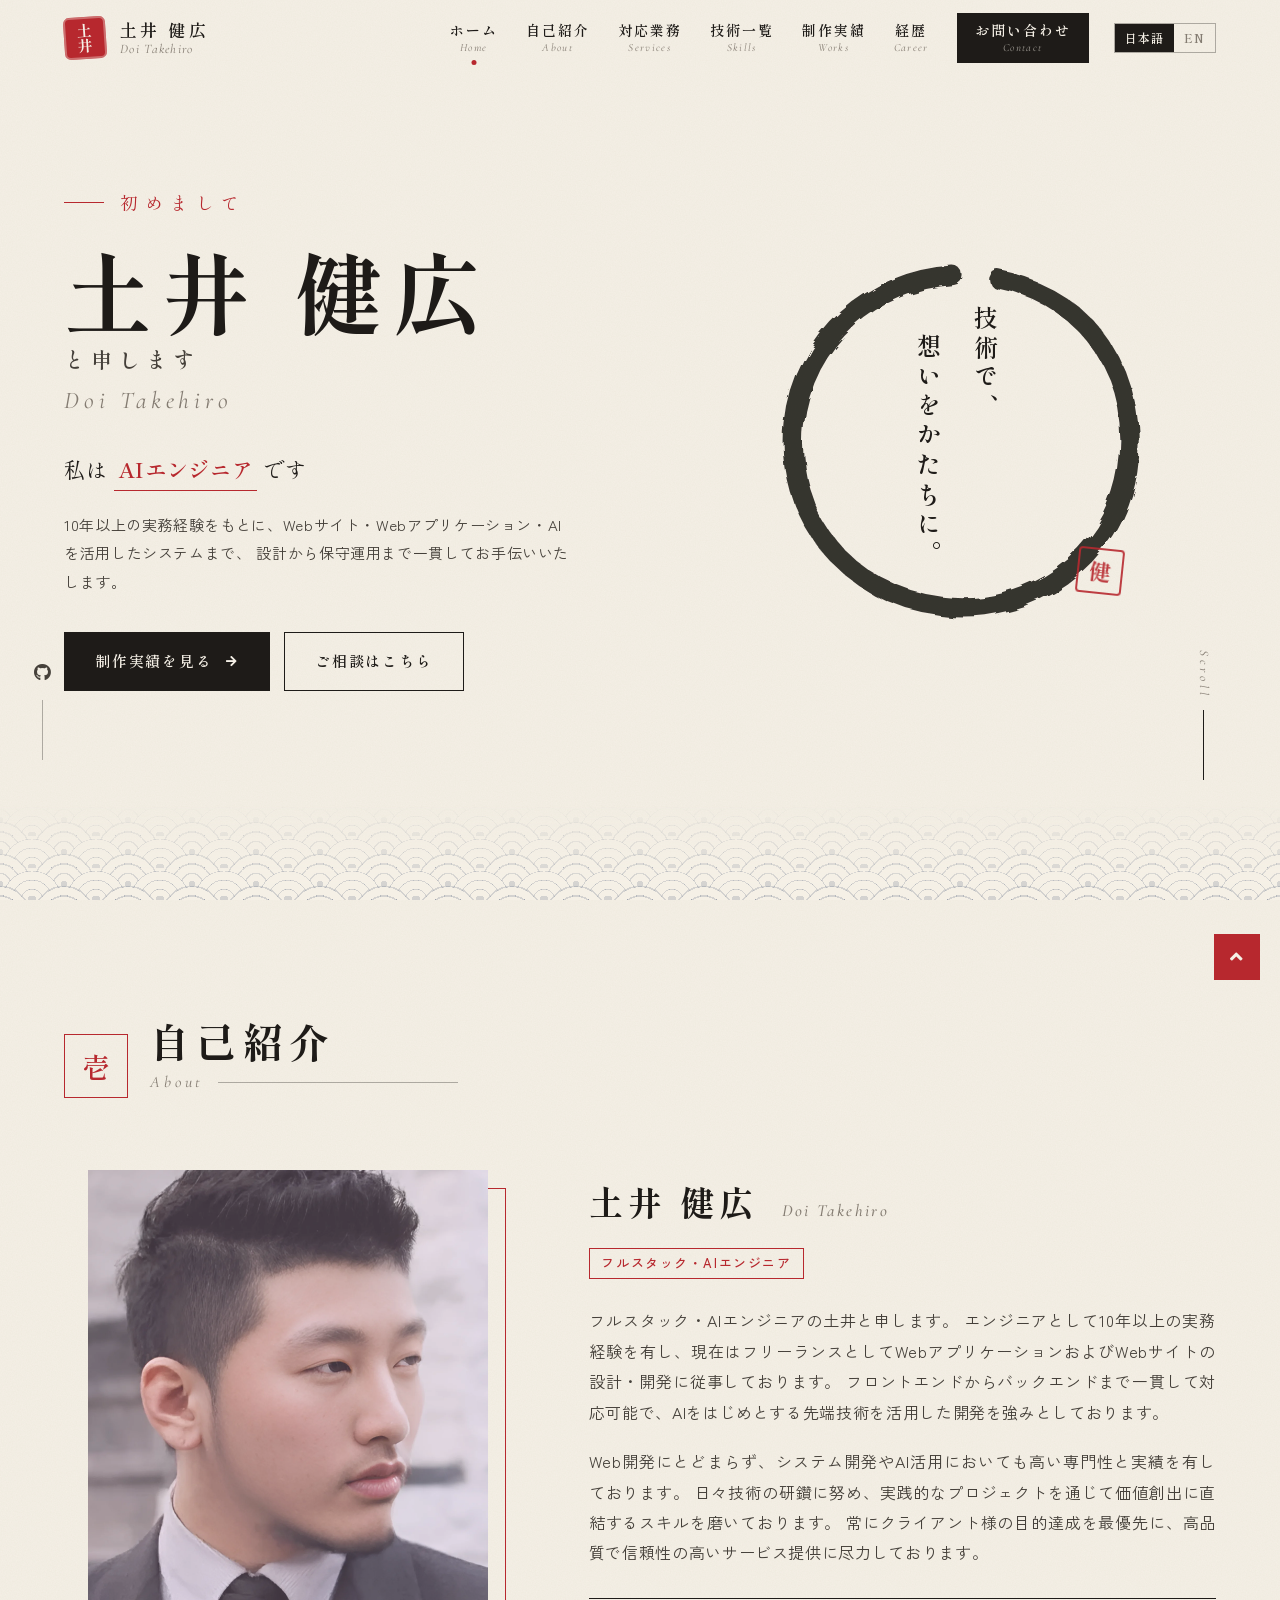
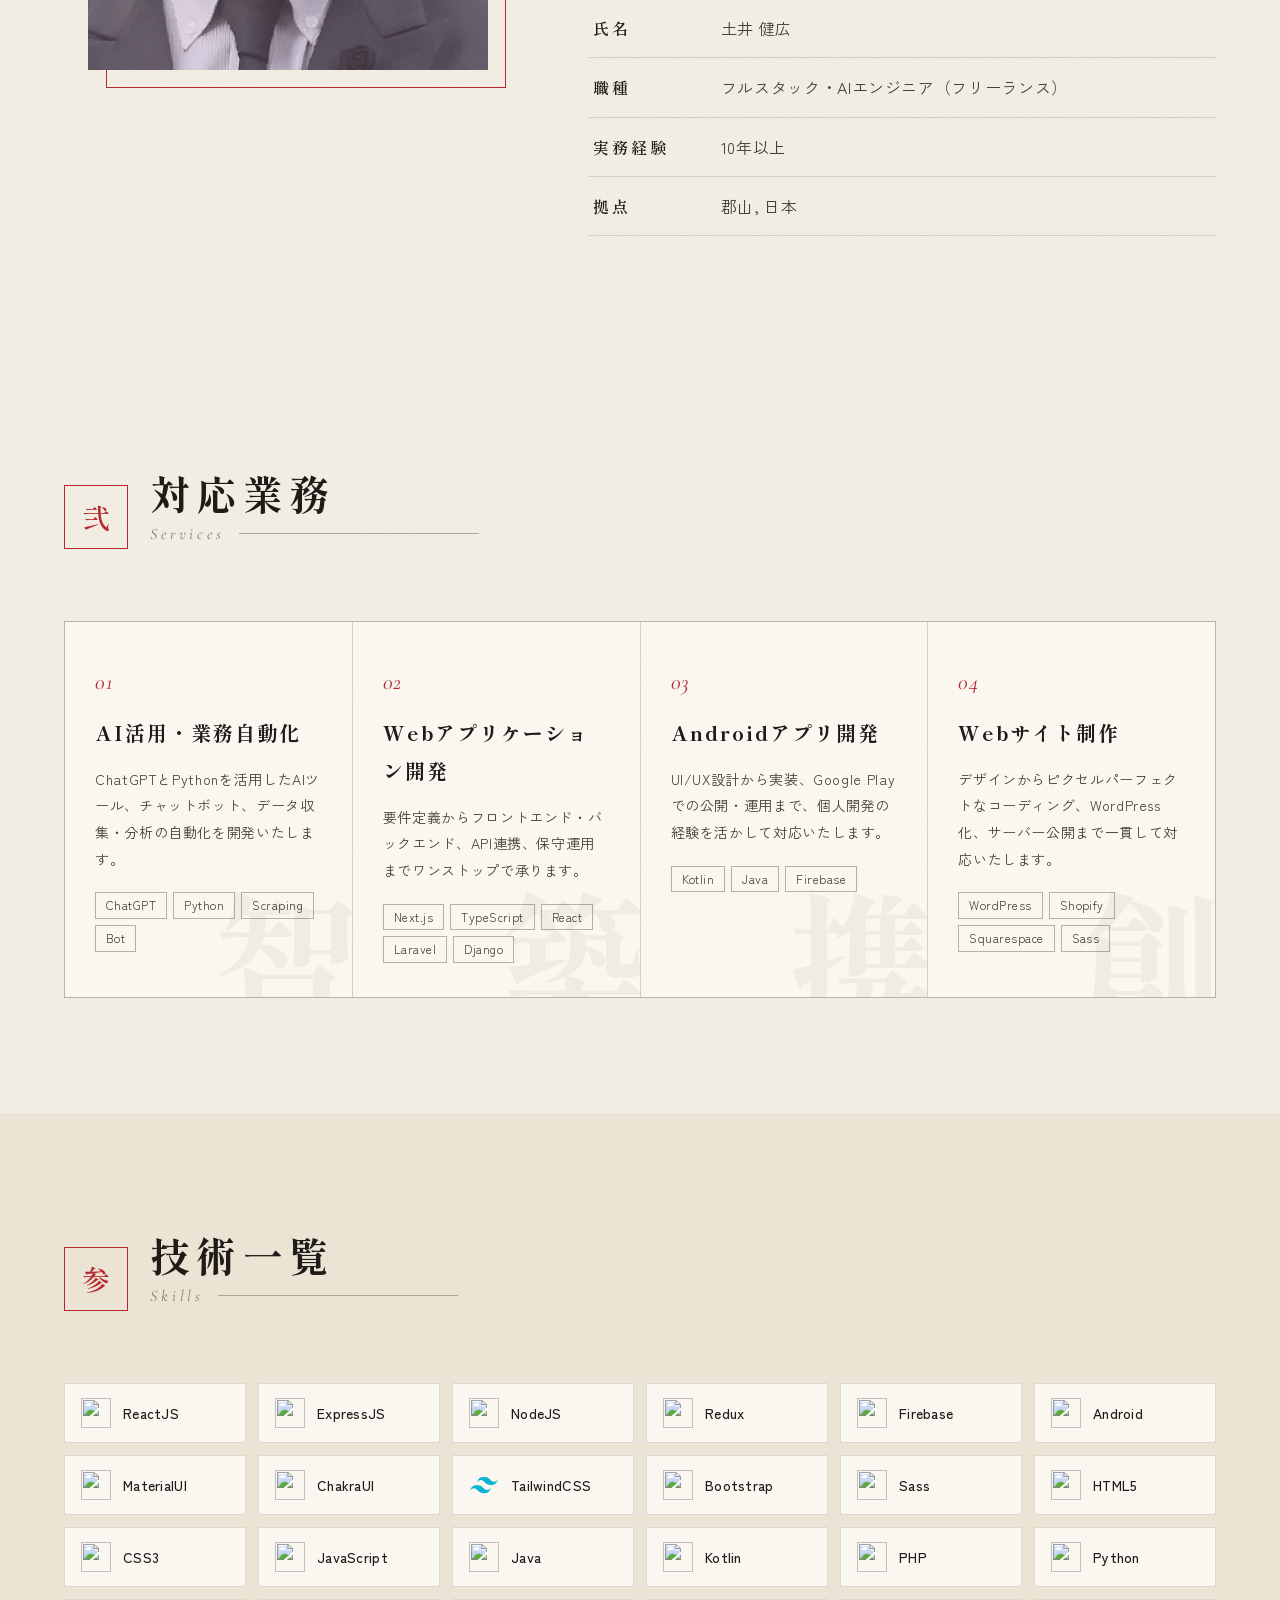
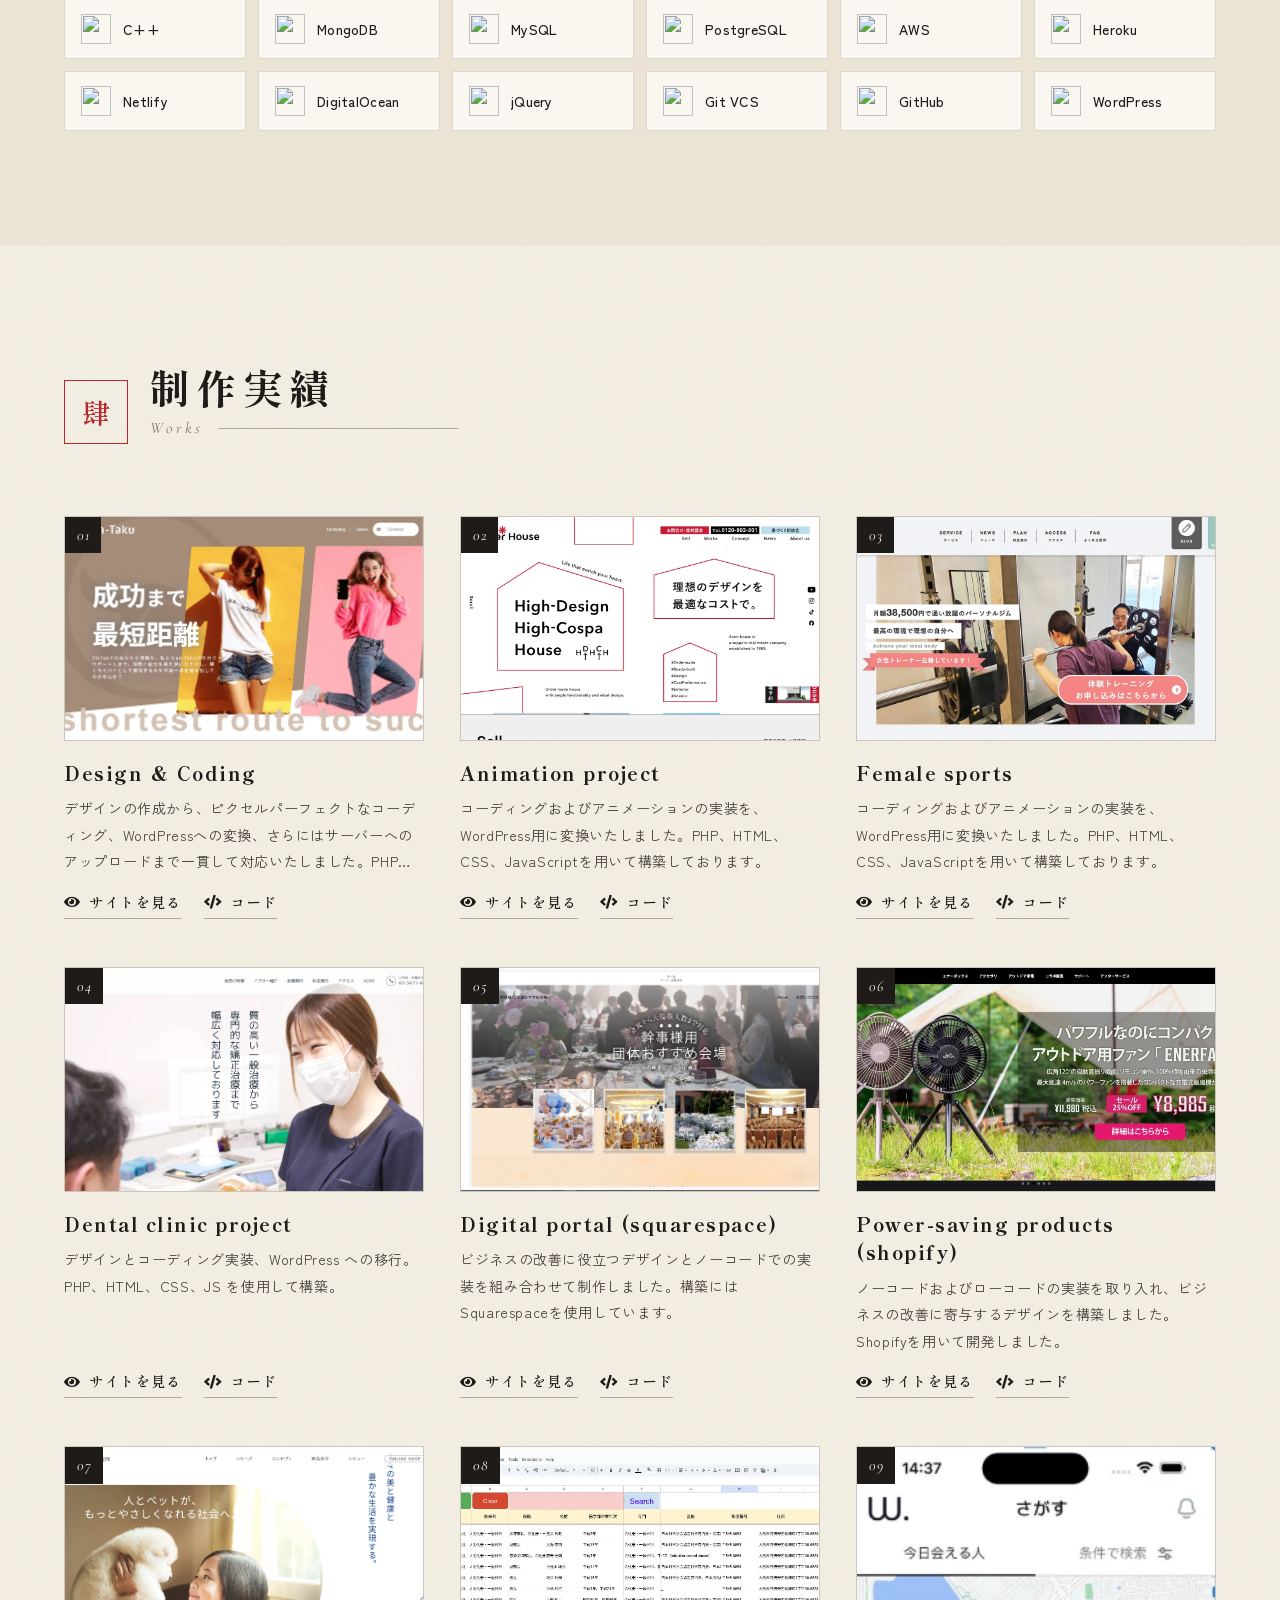
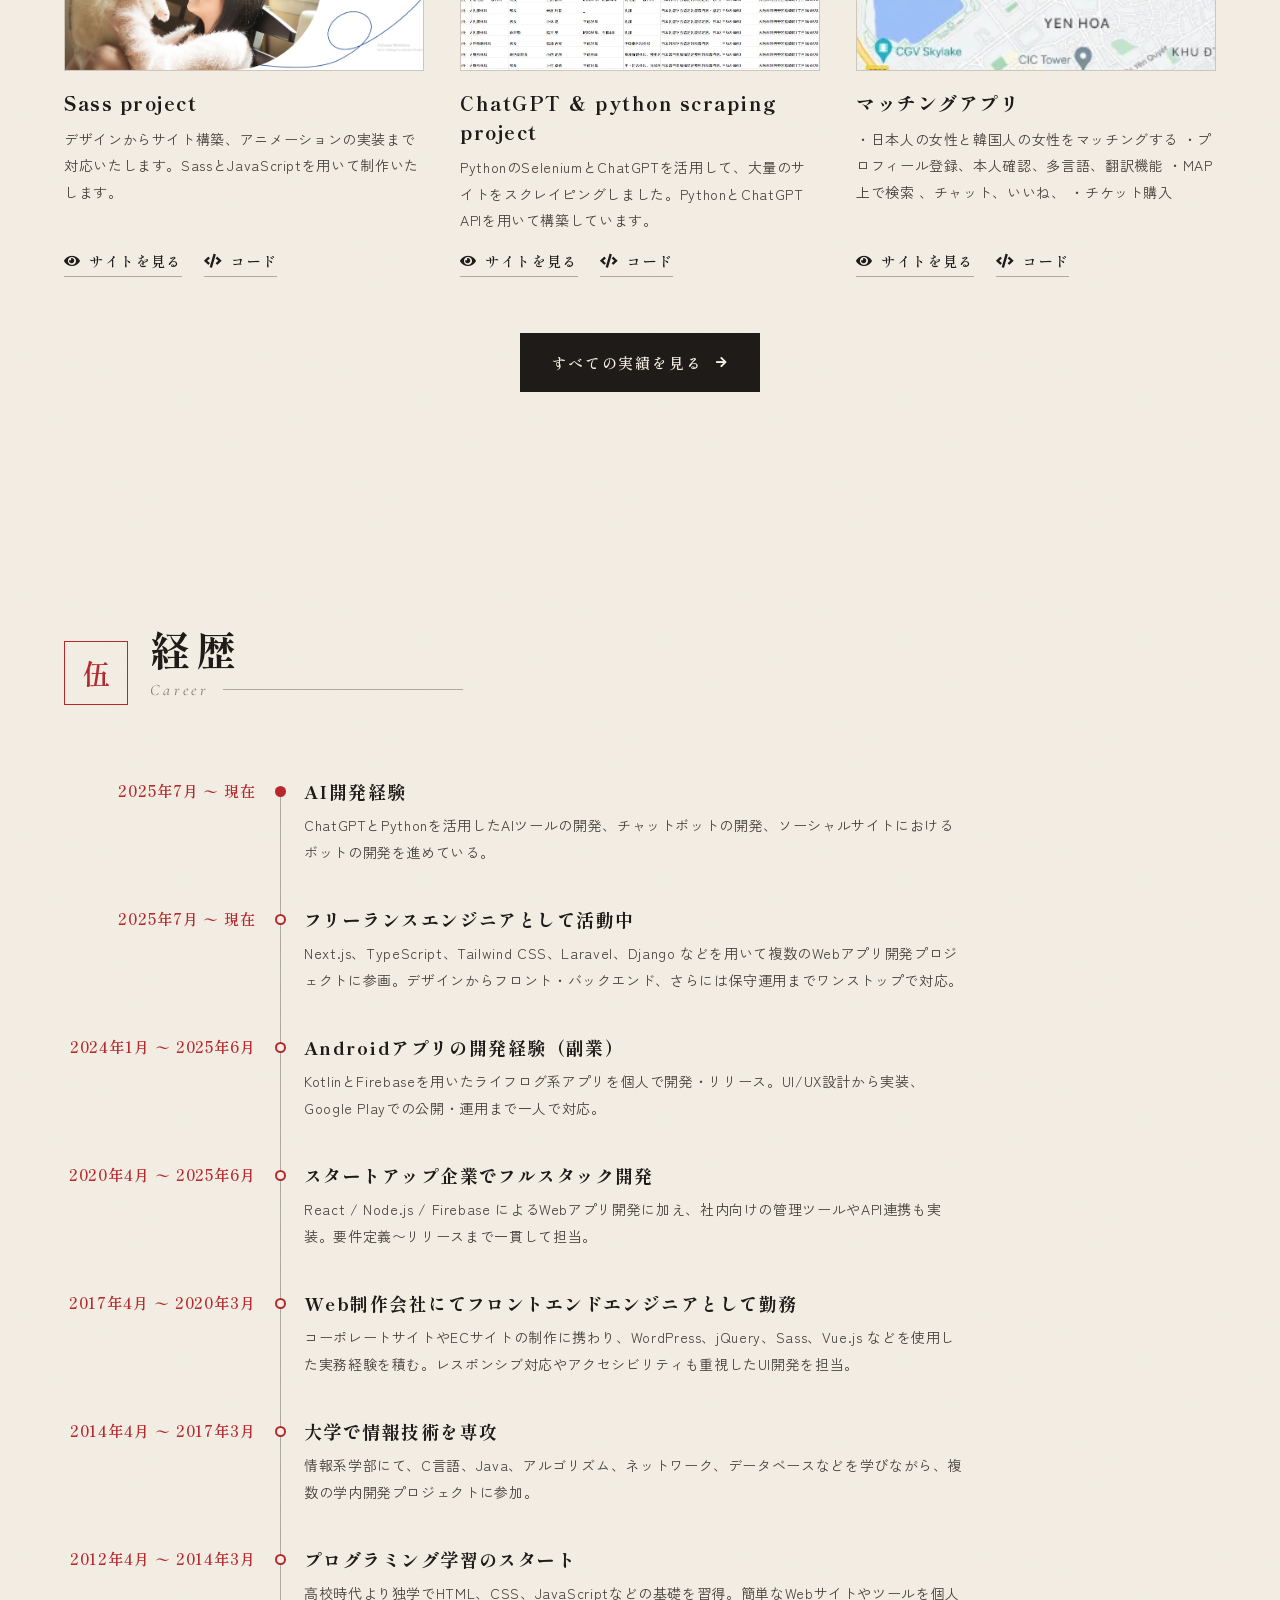
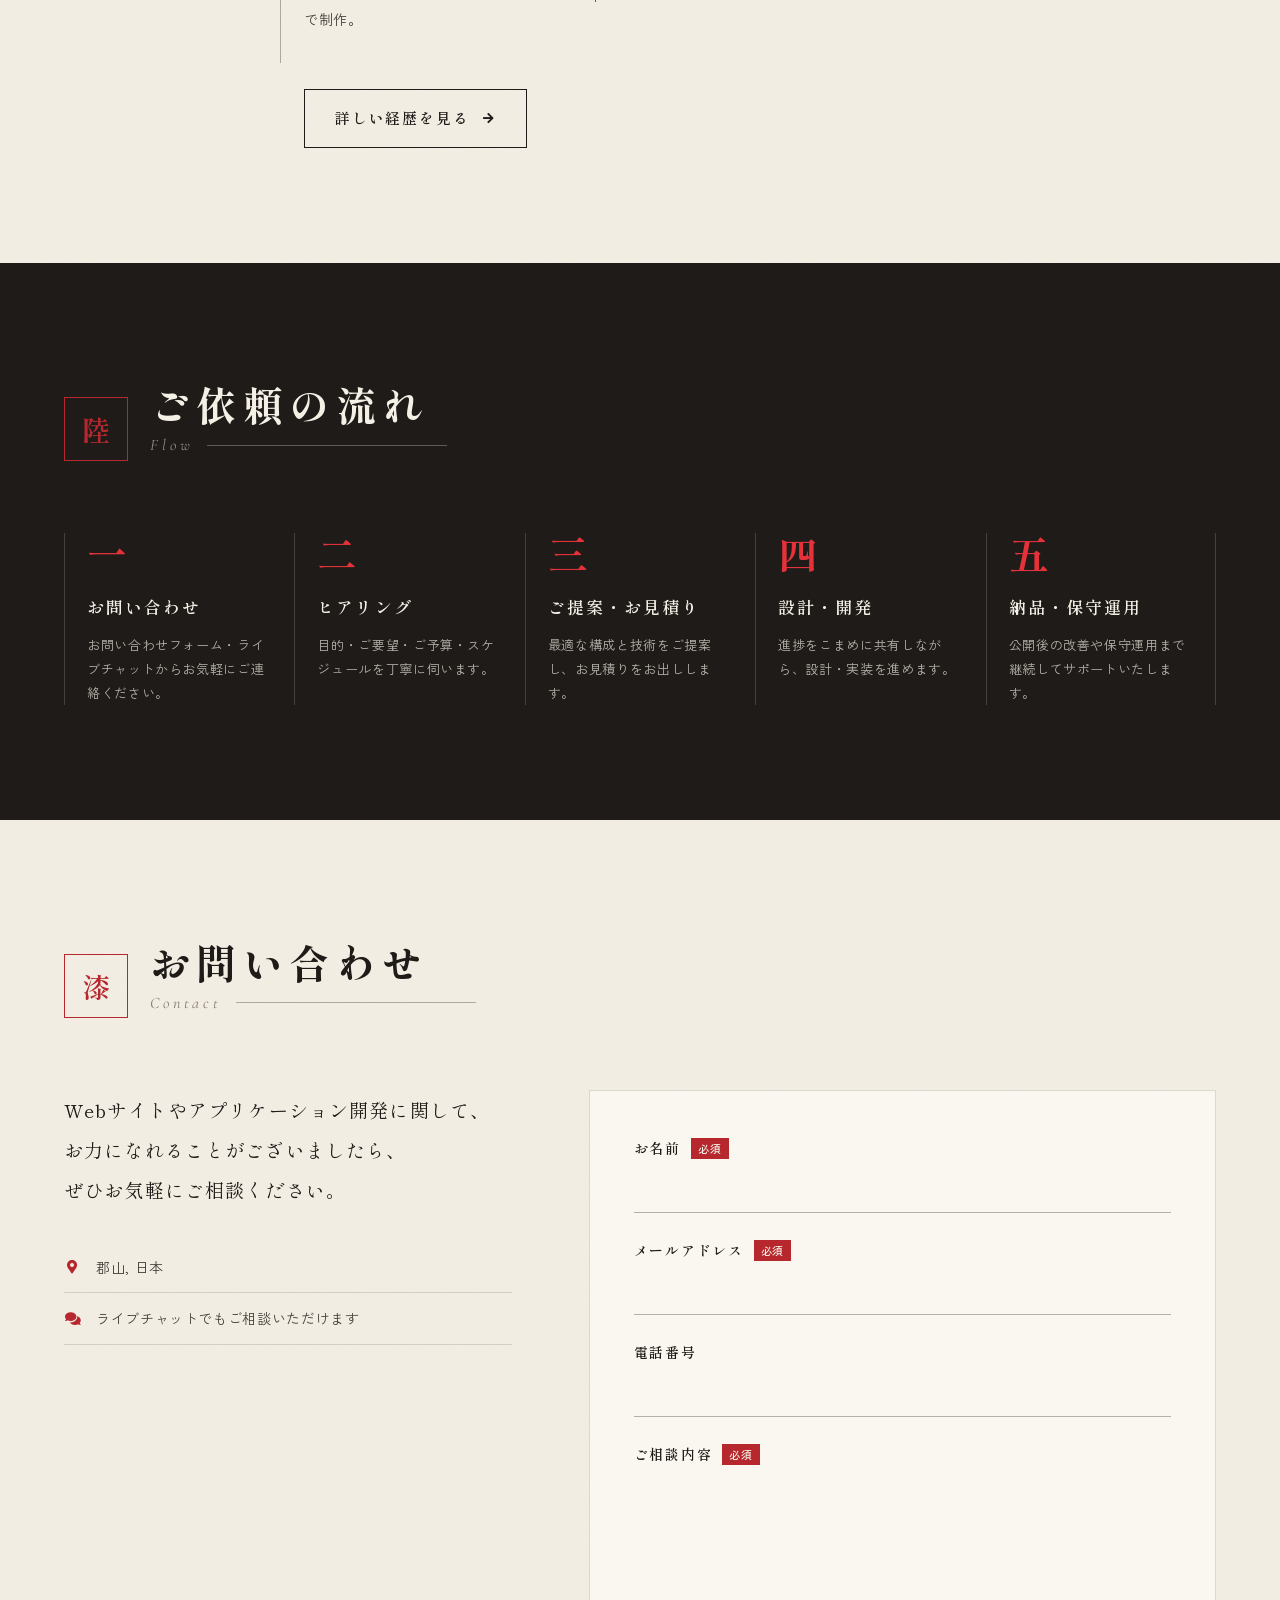
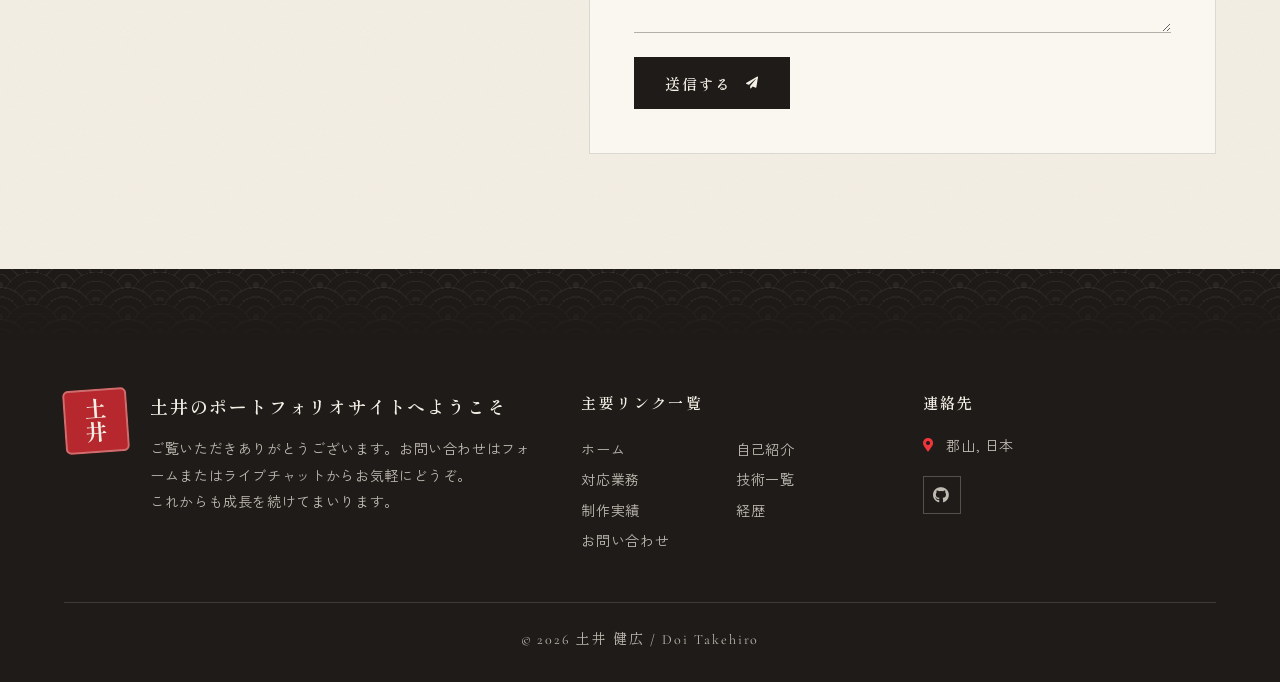
==== commit a4d84b51: "feat: redesign 404 page and remove unnecessary files" ====
--- a/index.html
+++ b/index.html
@@ -125,16 +125,6 @@
       <ul class="home-socials" aria-label="SNS">
         <li><a class="github" aria-label="GitHub" href="https://github.com/000Jerry000" target="_blank" rel="noopener"><i
               class="fab fa-github"></i></a></li>
-        <li><a class="telegram" aria-label="Telegram" href="https://t.me/NicholasMitchell_HZ" target="_blank"
-            rel="noopener"><i class="fab fa-telegram-plane"></i></a></li>
-        <li><a class="dev" aria-label="Dev" href="https://dev.to/000Jerry000" target="_blank" rel="noopener"><i
-              class="fab fa-dev"></i></a></li>
-        <li><a class="discord" aria-label="Discord" href="https://discord.gg/qsEA4FFF" target="_blank" rel="noopener"><i
-              class="fab fa-discord"></i></a></li>
-        <li><a class="slack" aria-label="Slack" href="https://jerry-2qp9506.slack.com/archives/C08QNMUKU6S"
-            target="_blank" rel="noopener"><i class="fab fa-slack"></i></a></li>
-        <li><a class="chatwork" aria-label="Chatwork" href="https://www.chatwork.com/ichika01" target="_blank"
-            rel="noopener"><img src="./assets/images/chatwork.webp" alt="" /></a></li>
       </ul>
 
       <a href="#about" class="home-scroll" aria-label="下へスクロール" data-en-aria-label="Scroll down"><span>Scroll</span></a>
@@ -179,7 +169,6 @@
             <div><dt data-en="Role">職種</dt><dd data-en="Full-Stack &amp; AI Engineer (Freelance)">フルスタック・AIエンジニア（フリーランス）</dd></div>
             <div><dt data-en="Experience">実務経験</dt><dd data-en="10+ years">10年以上</dd></div>
             <div><dt data-en="Location">拠点</dt><dd data-en="Koriyama, Japan">郡山, 日本</dd></div>
-            <div><dt data-en="Email">メール</dt><dd><a href="mailto:e.yatsuda.big@gmail.com">e.yatsuda.big@gmail.com</a></dd></div>
           </dl>
         </div>
       </div>
@@ -349,7 +338,7 @@
         <li class="reveal">
           <span class="flow-step">一</span>
           <h3 data-en="Inquiry">お問い合わせ</h3>
-          <p data-en="Reach out via the form, email or chat — whichever suits you.">フォーム・メール・チャットからお気軽にご連絡ください。</p>
+          <p data-en="Reach out via the contact form or live chat — whichever suits you.">お問い合わせフォーム・ライブチャットからお気軽にご連絡ください。</p>
         </li>
         <li class="reveal">
           <span class="flow-step">二</span>
@@ -389,7 +378,6 @@
           <p class="contact-lead"
             data-en="If there's anything I can help with<br>on your website or application,<br>please feel free to get in touch.">Webサイトやアプリケーション開発に関して、<br>お力になれることがございましたら、<br>ぜひお気軽にご相談ください。</p>
           <ul class="contact-list">
-            <li><i class="fas fa-envelope"></i><a href="mailto:e.yatsuda.big@gmail.com">e.yatsuda.big@gmail.com</a></li>
             <li><i class="fas fa-map-marker-alt"></i><span data-en="Koriyama, Japan">郡山, 日本</span></li>
             <li><i class="fas fa-comments"></i><span data-en="Live chat is also available">ライブチャットでもご相談いただけます</span></li>
           </ul>
@@ -432,7 +420,7 @@
         <span class="hanko hanko-lg">土井</span>
         <div>
           <h3 data-en="Welcome to Takehiro Doi's portfolio">土井のポートフォリオサイトへようこそ</h3>
-          <p data-en="Thank you for visiting. Feel free to reach out on social media.<br>I'll keep learning and growing.">ご覧いただきありがとうございます。SNSを通じてお気軽にご連絡ください。<br>これからも成長を続けてまいります。</p>
+          <p data-en="Thank you for visiting. For inquiries, please use the contact form or live chat.<br>I'll keep learning and growing.">ご覧いただきありがとうございます。お問い合わせはフォームまたはライブチャットからお気軽にどうぞ。<br>これからも成長を続けてまいります。</p>
         </div>
       </div>
 
@@ -449,21 +437,14 @@
 
       <div class="footer-contact">
         <h4 data-en="Contact Info">連絡先</h4>
-        <p><i class="fas fa-envelope"></i>e.yatsuda.big@gmail.com</p>
         <p><i class="fas fa-map-marker-alt"></i><span data-en="Koriyama, Japan">郡山, 日本</span></p>
         <div class="share">
           <a href="https://github.com/000Jerry000" class="fab fa-github" aria-label="GitHub" target="_blank" rel="noopener"></a>
-          <a href="https://t.me/NicholasMitchell_HZ" class="fab fa-telegram-plane" aria-label="Telegram" target="_blank" rel="noopener"></a>
-          <a href="https://dev.to/000Jerry000" class="fab fa-dev" aria-label="Dev" target="_blank" rel="noopener"></a>
-          <a href="https://discord.gg/qsEA4FFF" class="fab fa-discord" aria-label="Discord" target="_blank" rel="noopener"></a>
-          <a href="https://jerry-2qp9506.slack.com/archives/C08QNMUKU6S" class="fab fa-slack" aria-label="Slack" target="_blank" rel="noopener"></a>
-          <a href="https://www.chatwork.com/ichika01" class="chat-a" aria-label="Chatwork" target="_blank" rel="noopener"><img
-              src="./assets/images/chatwork01.webp" alt="" /></a>
         </div>
       </div>
     </div>
 
-    <p class="credit">&copy; <span id="year">2026</span> <a href="https://www.linkedin.com/in/Takehiro-Doi">土井 健広 / Doi Takehiro</a></p>
+    <p class="credit">&copy; <span id="year">2026</span> 土井 健広 / Doi Takehiro</p>
   </footer>
   <!-- footer section ends -->
 
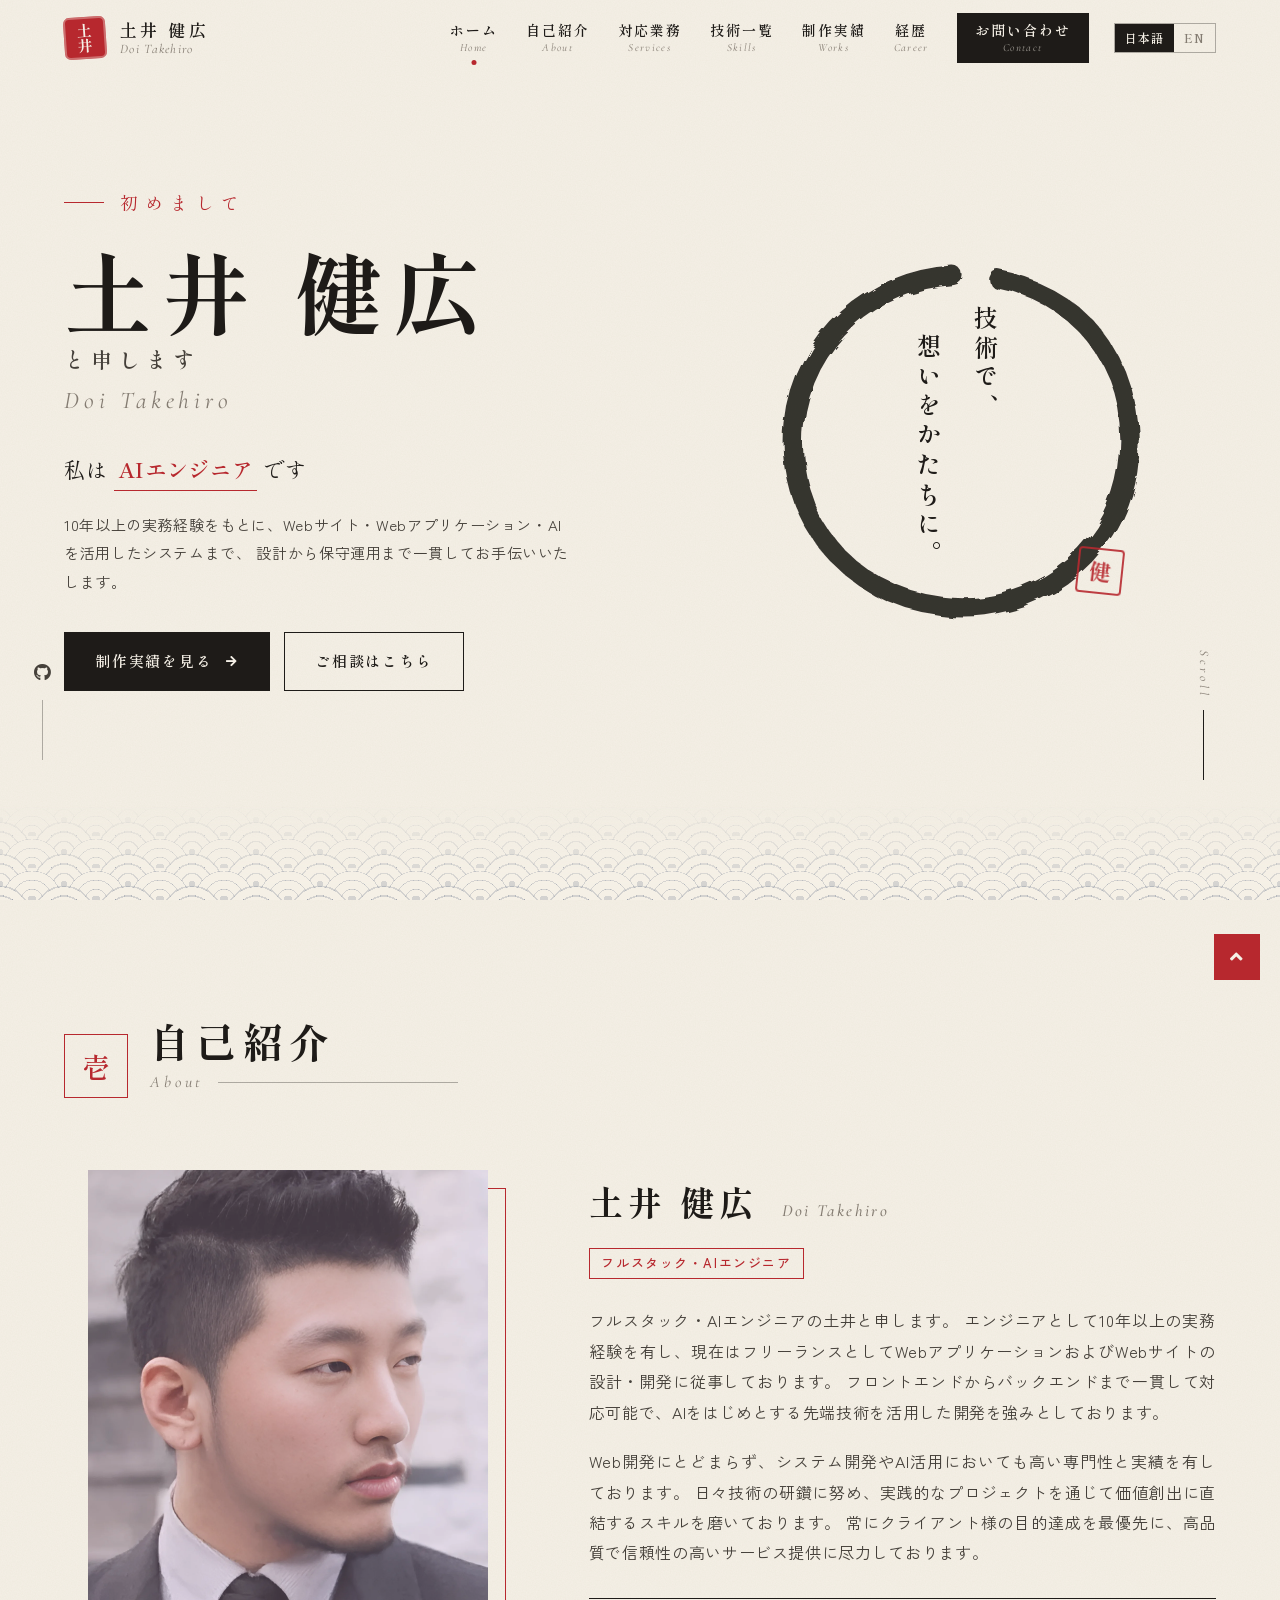
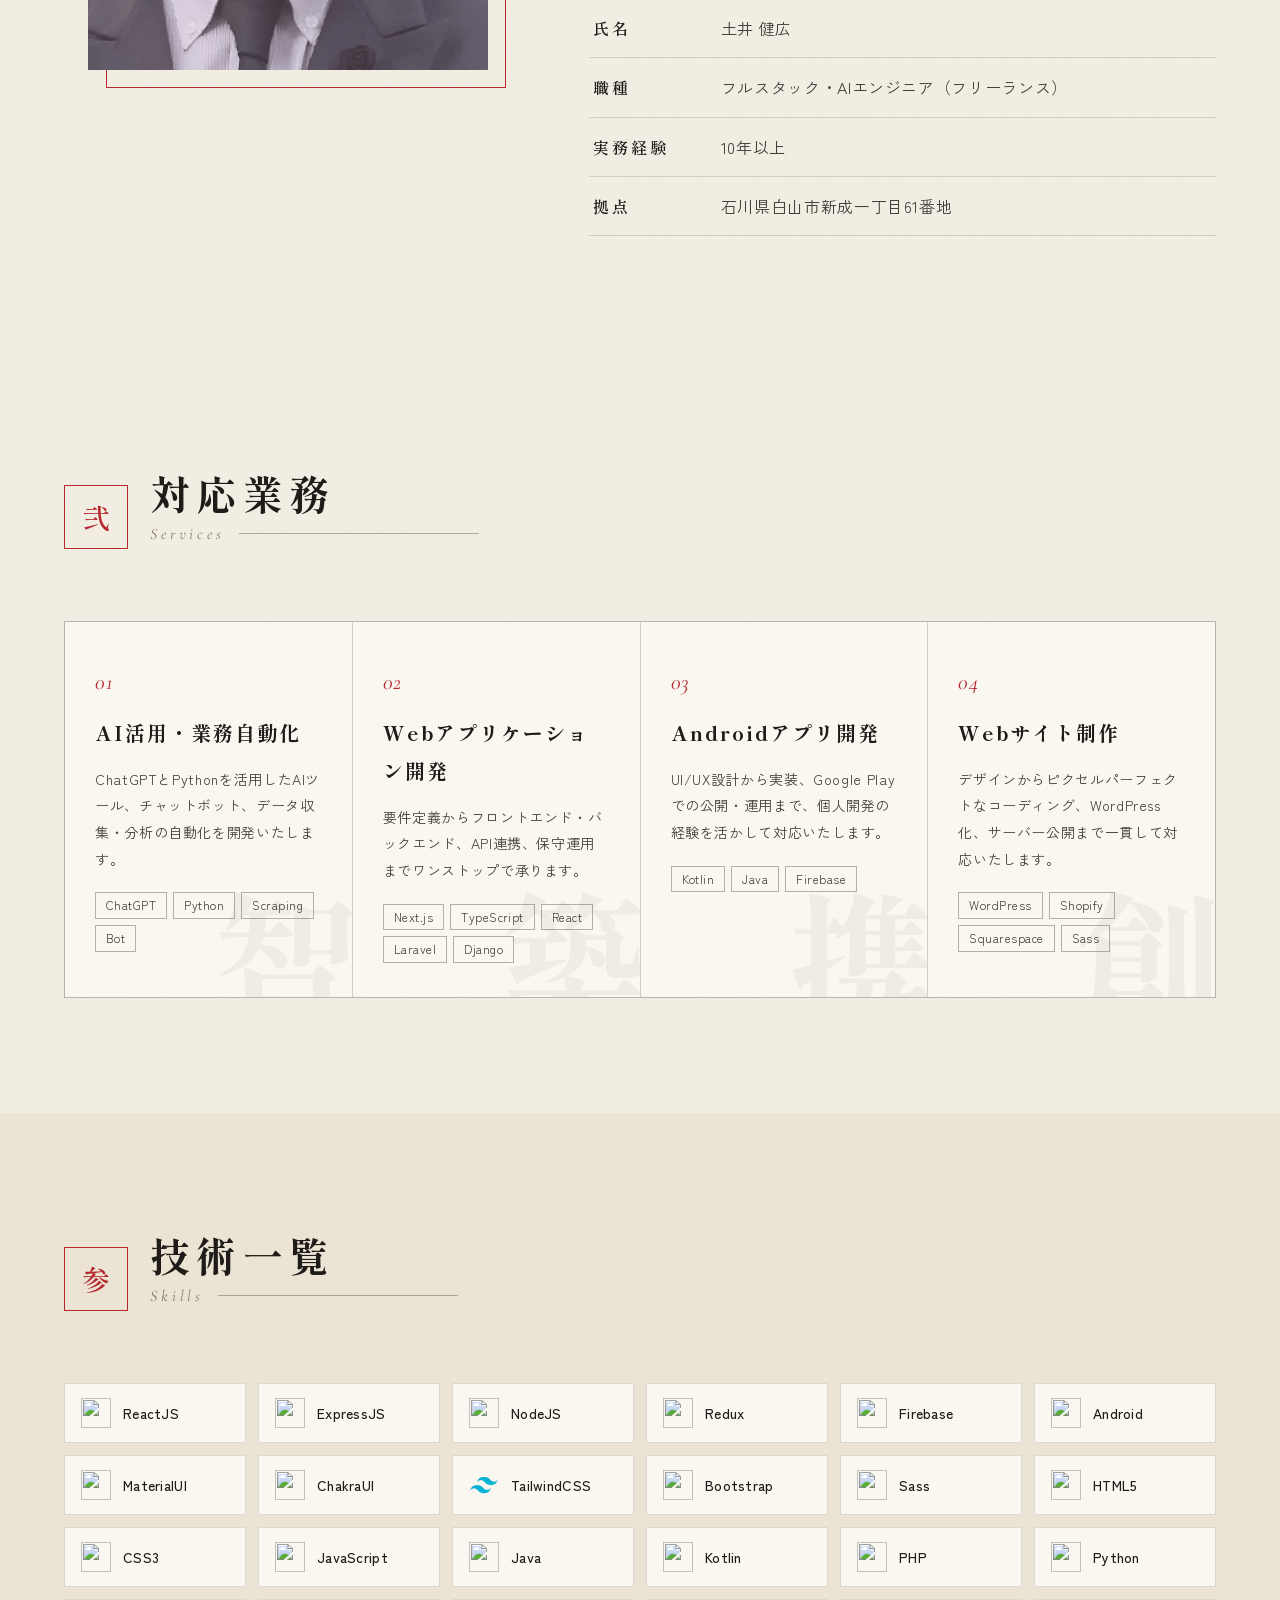
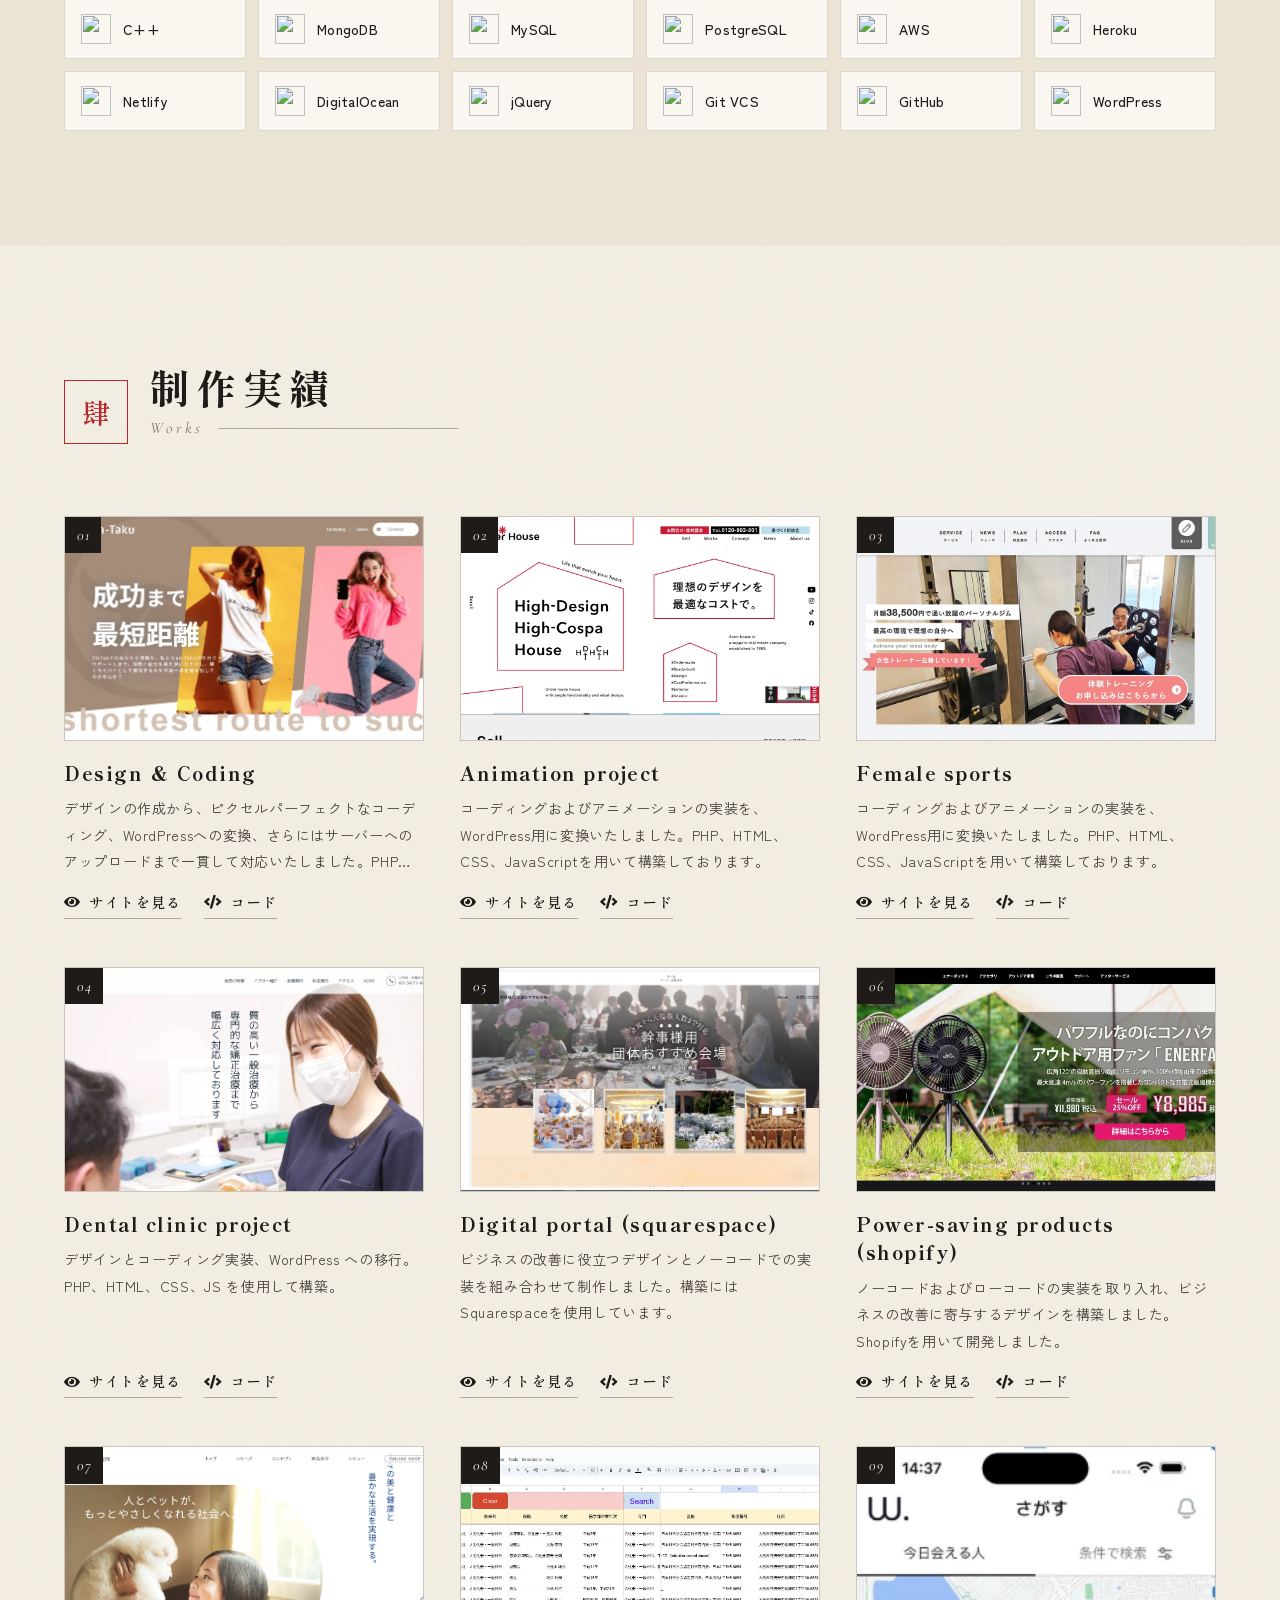
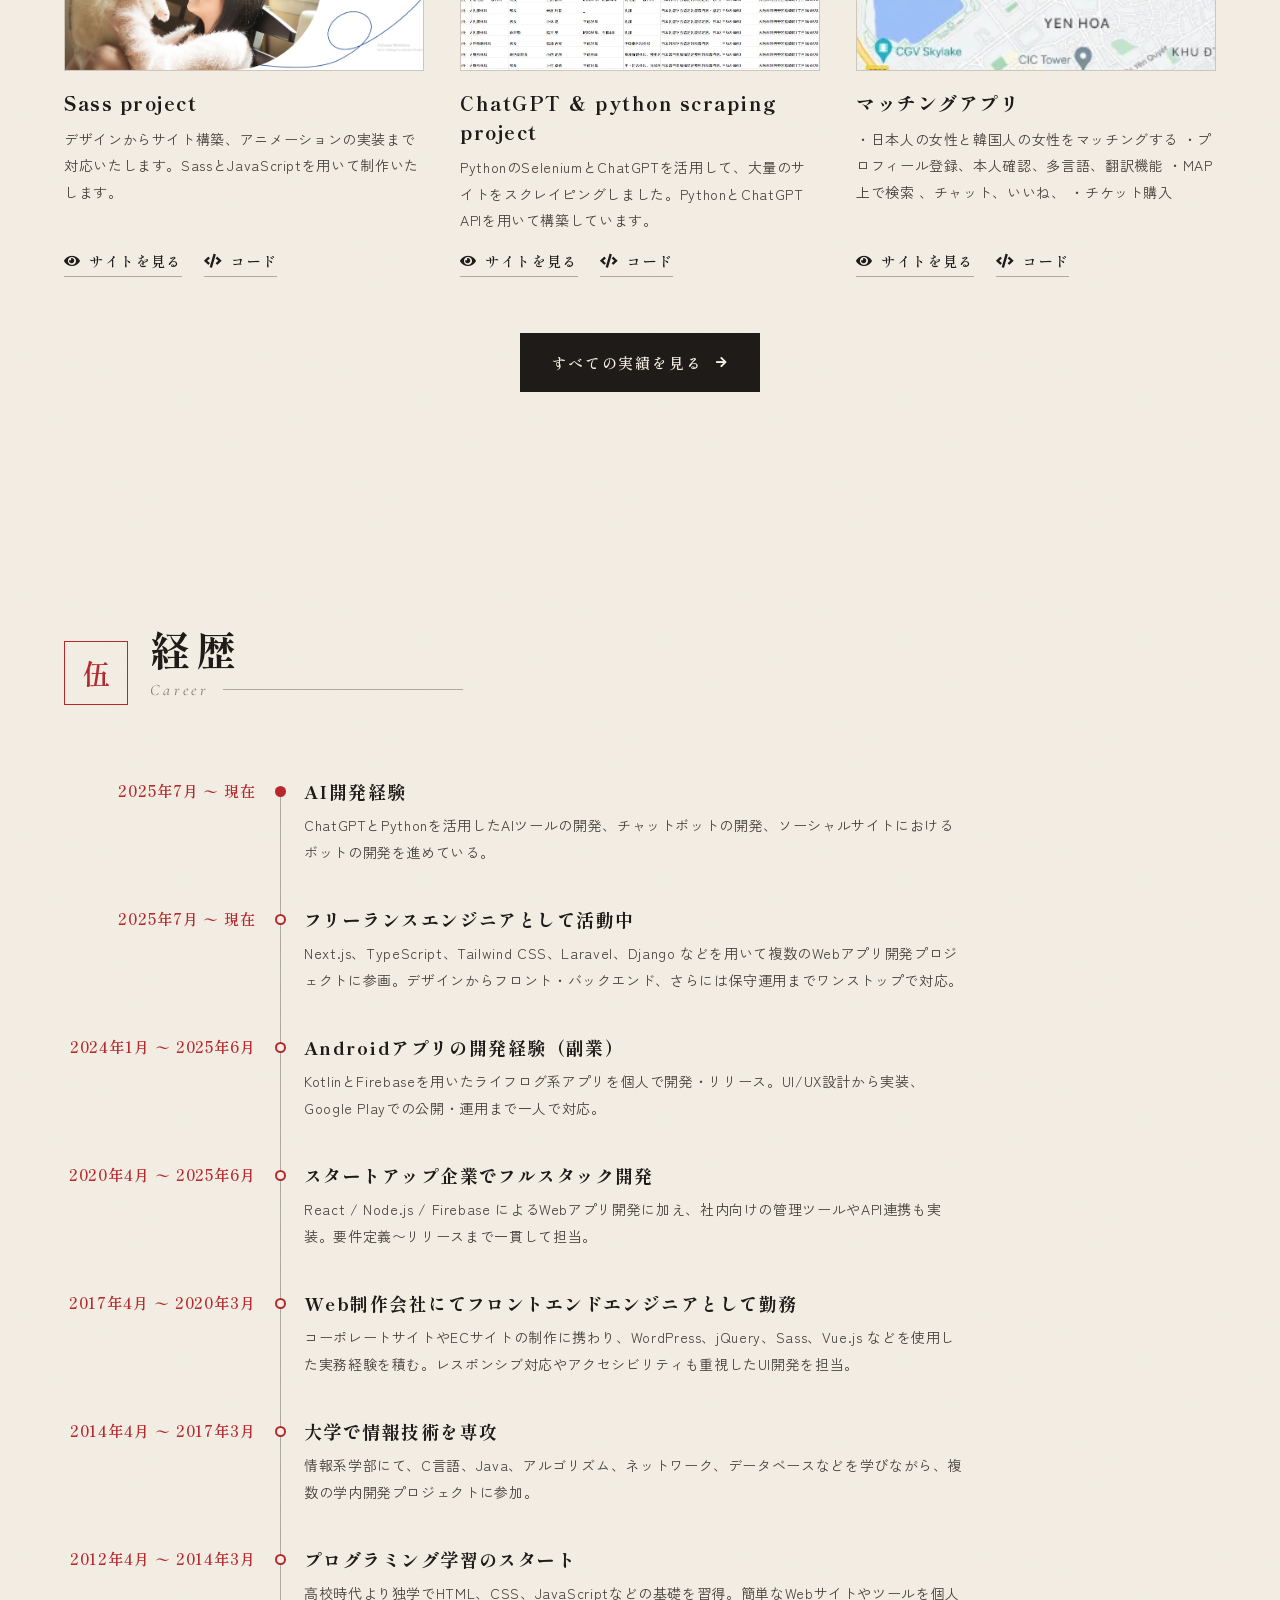
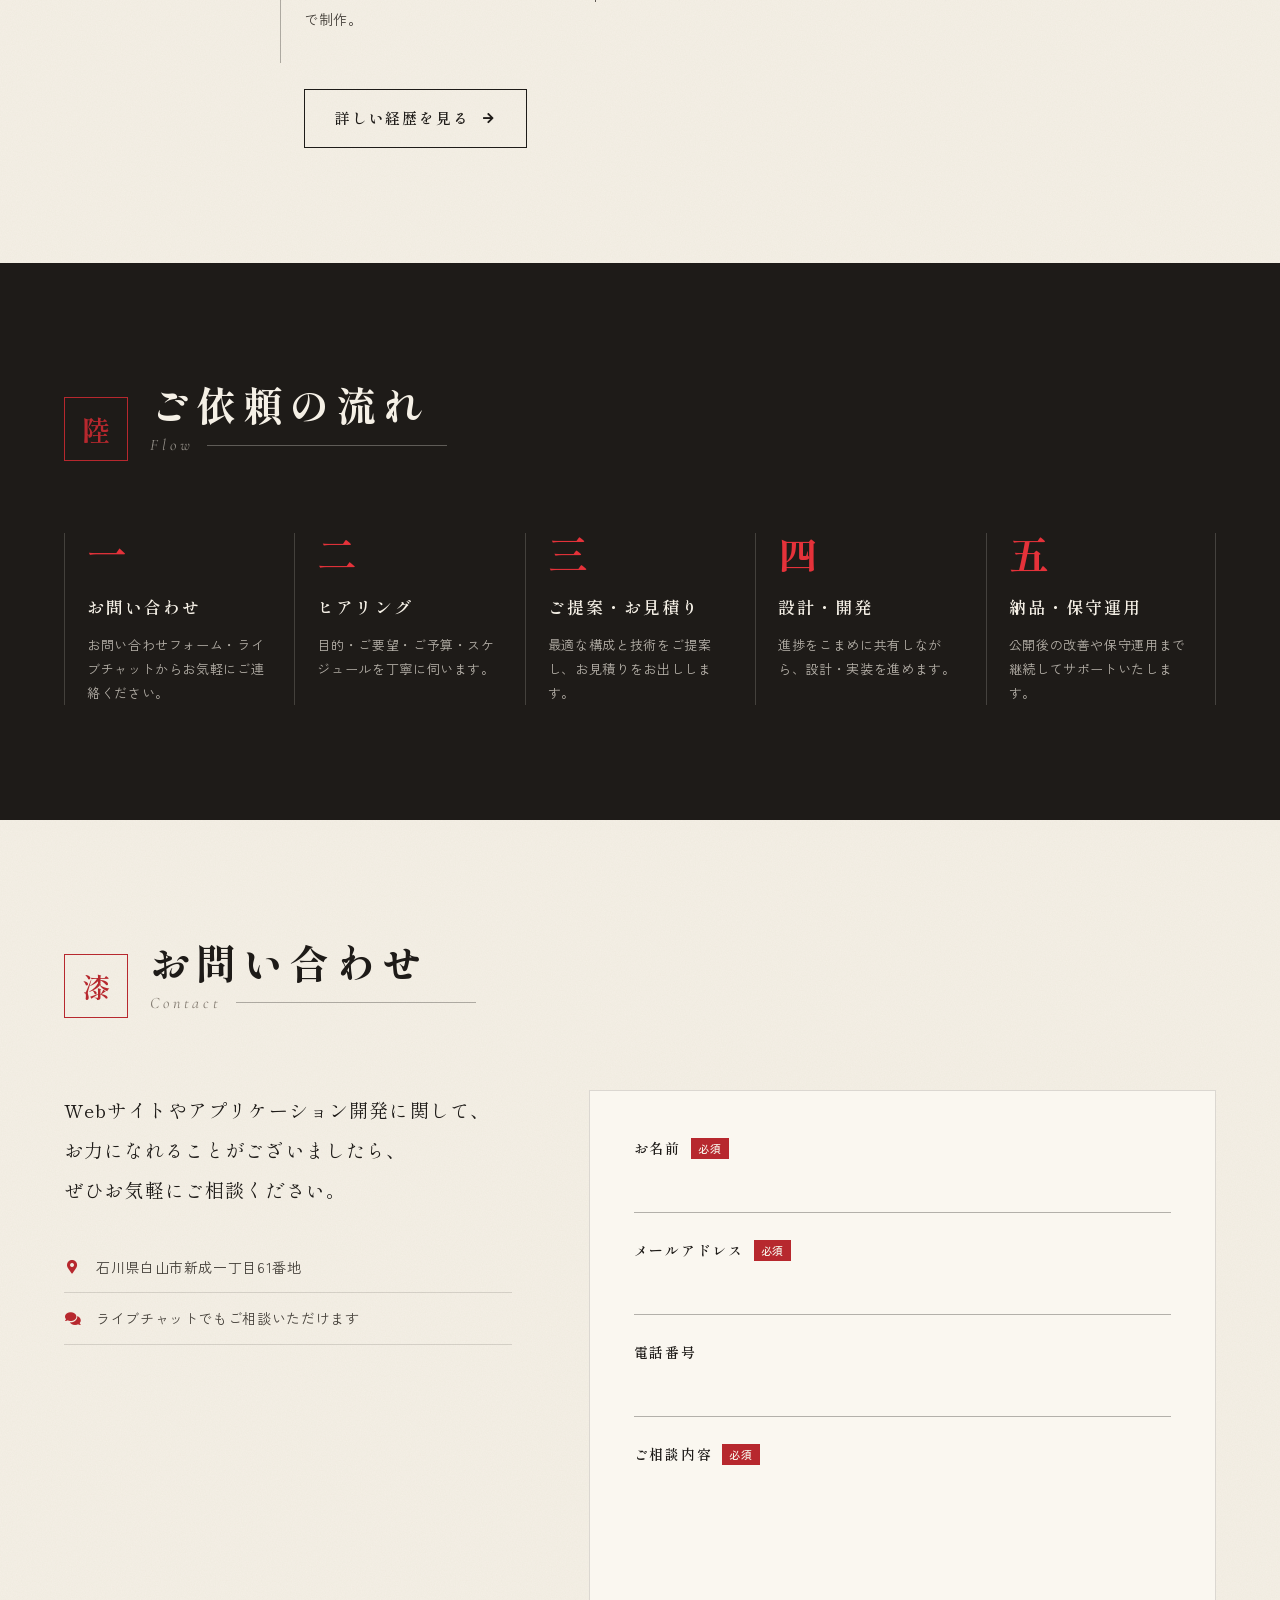
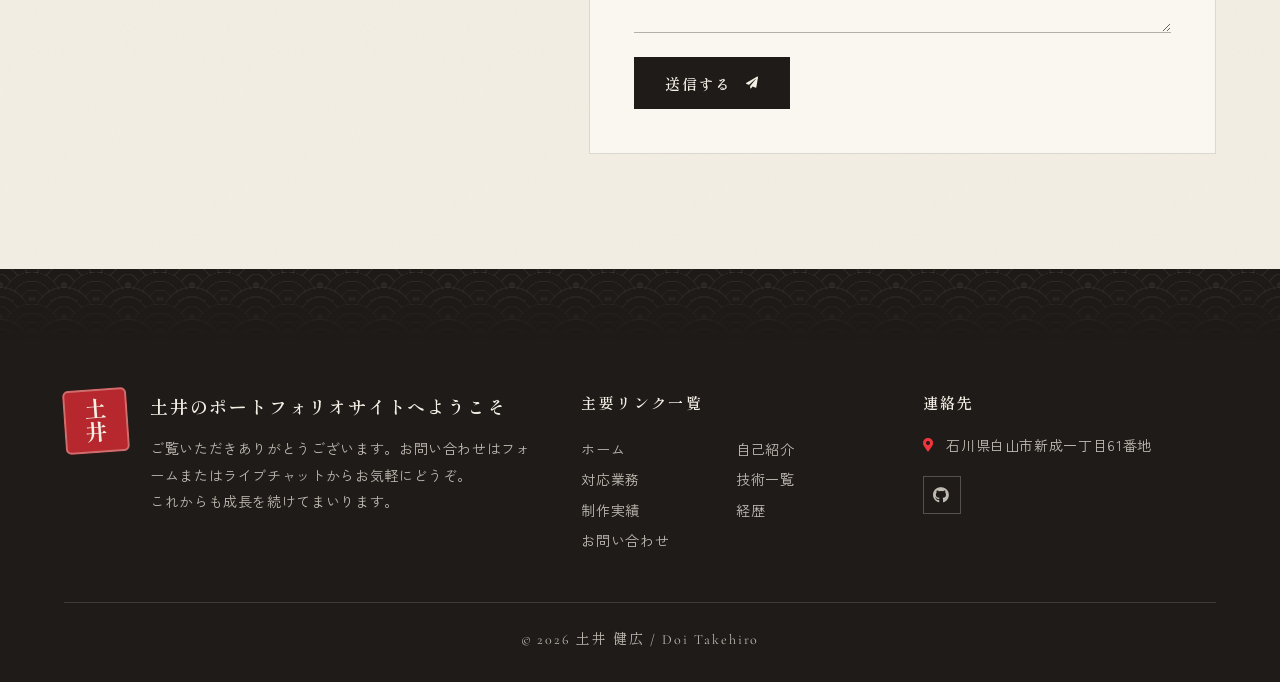
==== commit 855aa10d: "fix: update address" ====
--- a/index.html
+++ b/index.html
@@ -168,7 +168,7 @@
             <div><dt data-en="Name">氏名</dt><dd data-en="Takehiro Doi">土井 健広</dd></div>
             <div><dt data-en="Role">職種</dt><dd data-en="Full-Stack &amp; AI Engineer (Freelance)">フルスタック・AIエンジニア（フリーランス）</dd></div>
             <div><dt data-en="Experience">実務経験</dt><dd data-en="10+ years">10年以上</dd></div>
-            <div><dt data-en="Location">拠点</dt><dd data-en="Koriyama, Japan">郡山, 日本</dd></div>
+            <div><dt data-en="Location">拠点</dt><dd data-en="1-61 Shinsei, Hakusan, Ishikawa, Japan">石川県白山市新成一丁目61番地</dd></div>
           </dl>
         </div>
       </div>
@@ -378,7 +378,7 @@
           <p class="contact-lead"
             data-en="If there's anything I can help with<br>on your website or application,<br>please feel free to get in touch.">Webサイトやアプリケーション開発に関して、<br>お力になれることがございましたら、<br>ぜひお気軽にご相談ください。</p>
           <ul class="contact-list">
-            <li><i class="fas fa-map-marker-alt"></i><span data-en="Koriyama, Japan">郡山, 日本</span></li>
+            <li><i class="fas fa-map-marker-alt"></i><span data-en="1-61 Shinsei, Hakusan, Ishikawa, Japan">石川県白山市新成一丁目61番地</span></li>
             <li><i class="fas fa-comments"></i><span data-en="Live chat is also available">ライブチャットでもご相談いただけます</span></li>
           </ul>
         </div>
@@ -437,7 +437,7 @@
 
       <div class="footer-contact">
         <h4 data-en="Contact Info">連絡先</h4>
-        <p><i class="fas fa-map-marker-alt"></i><span data-en="Koriyama, Japan">郡山, 日本</span></p>
+        <p><i class="fas fa-map-marker-alt"></i><span data-en="1-61 Shinsei, Hakusan, Ishikawa, Japan">石川県白山市新成一丁目61番地</span></p>
         <div class="share">
           <a href="https://github.com/000Jerry000" class="fab fa-github" aria-label="GitHub" target="_blank" rel="noopener"></a>
         </div>
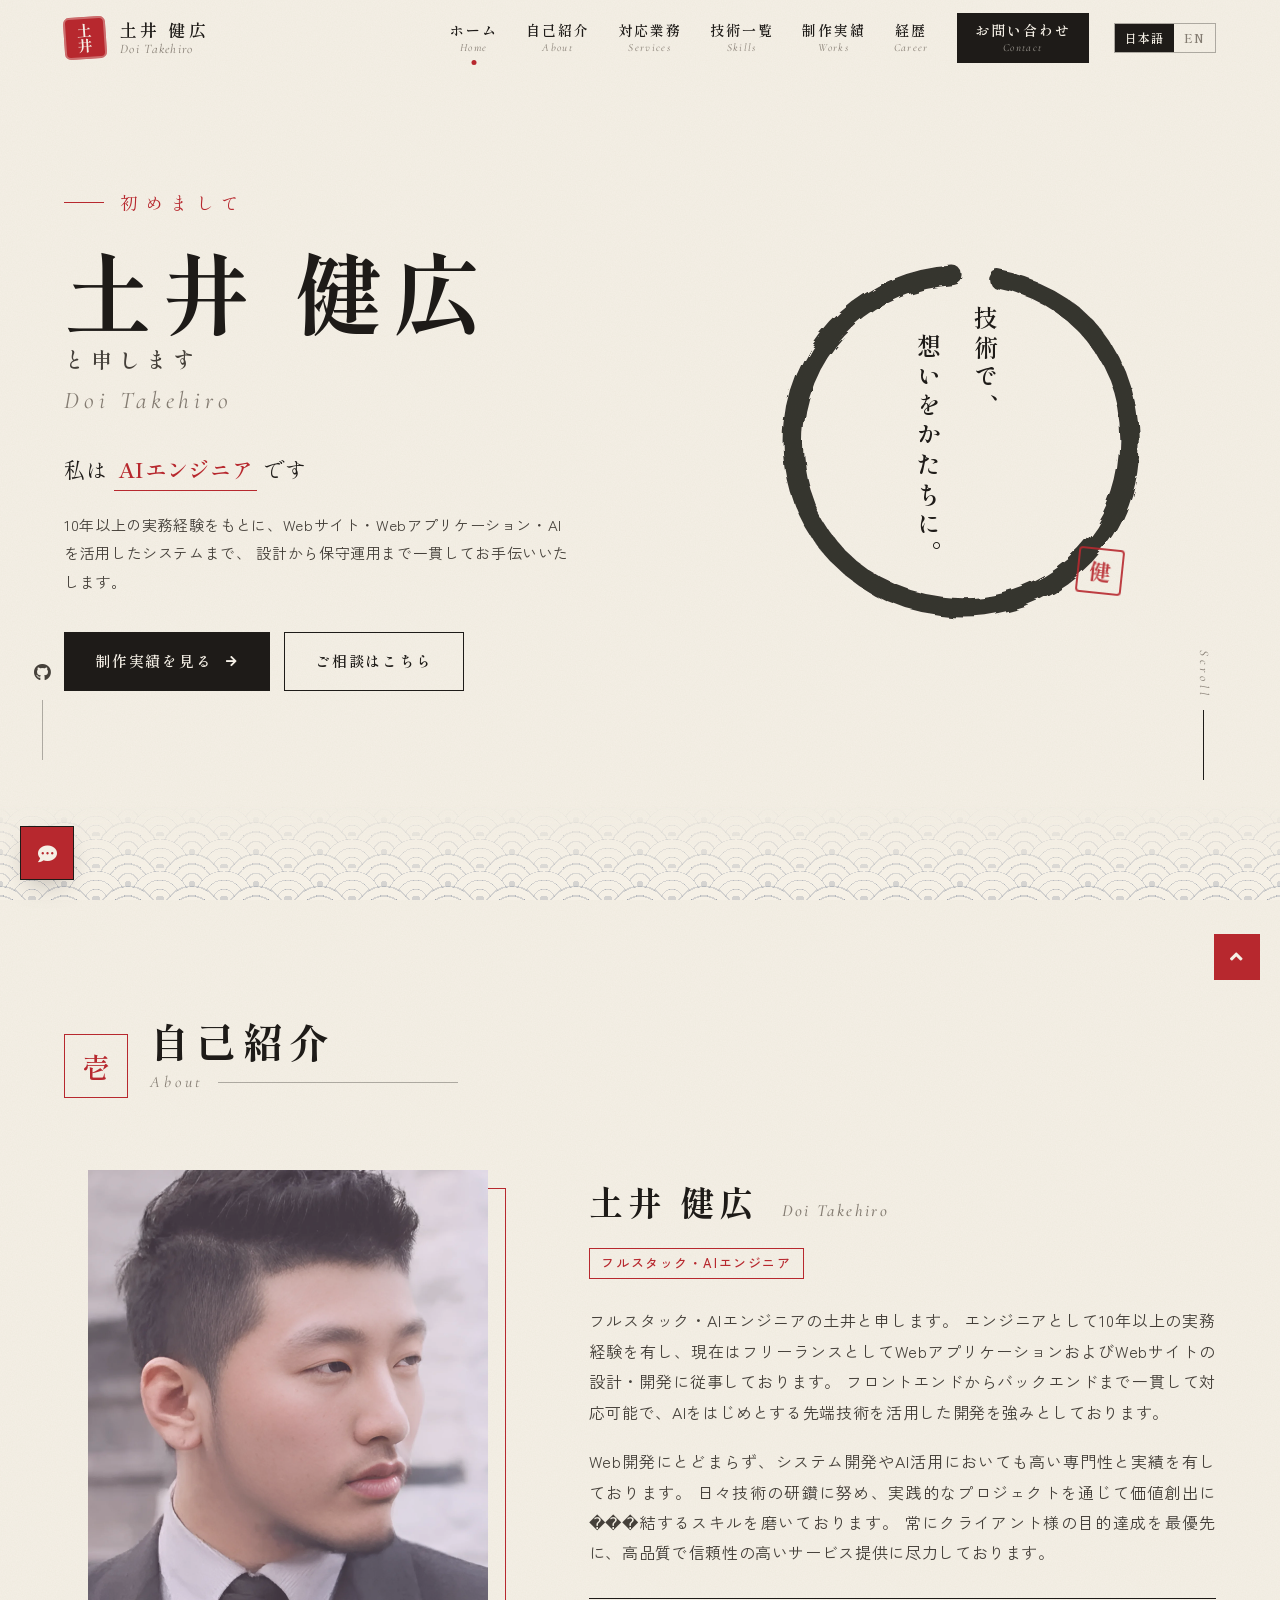
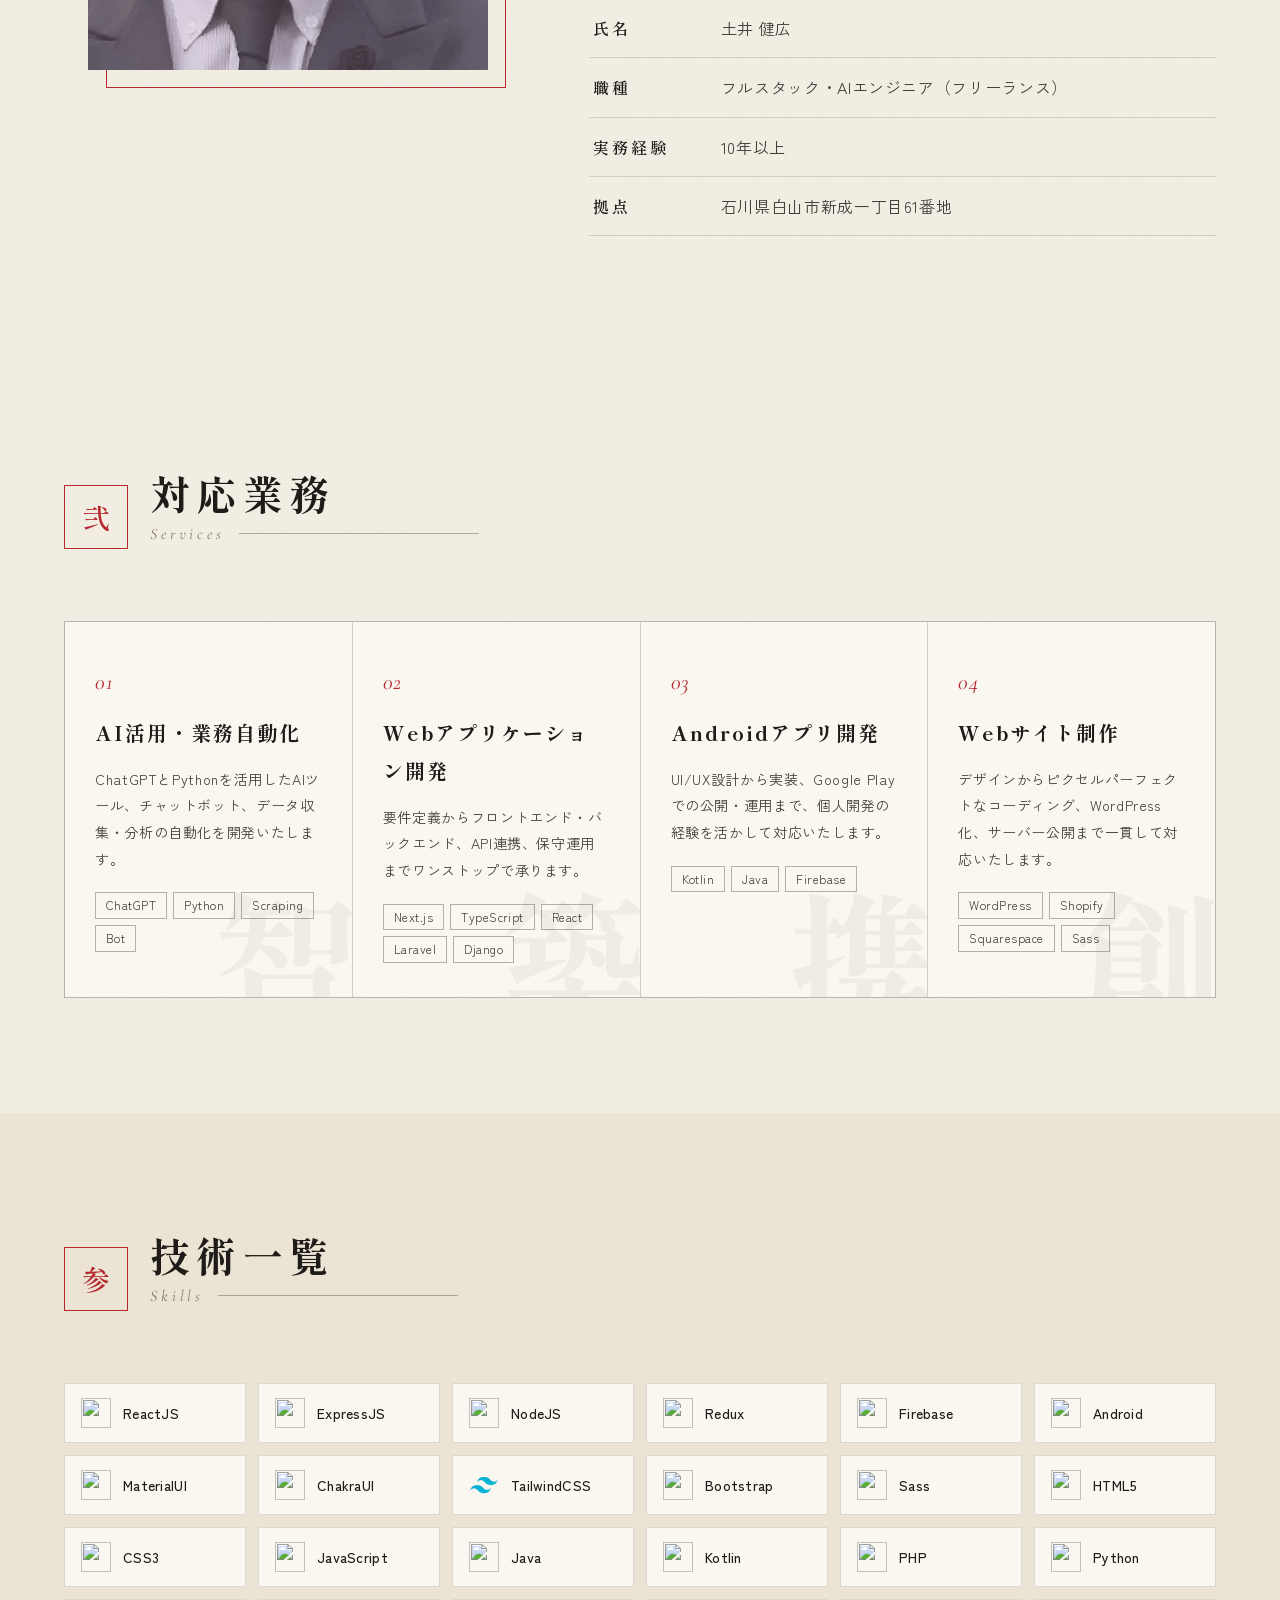
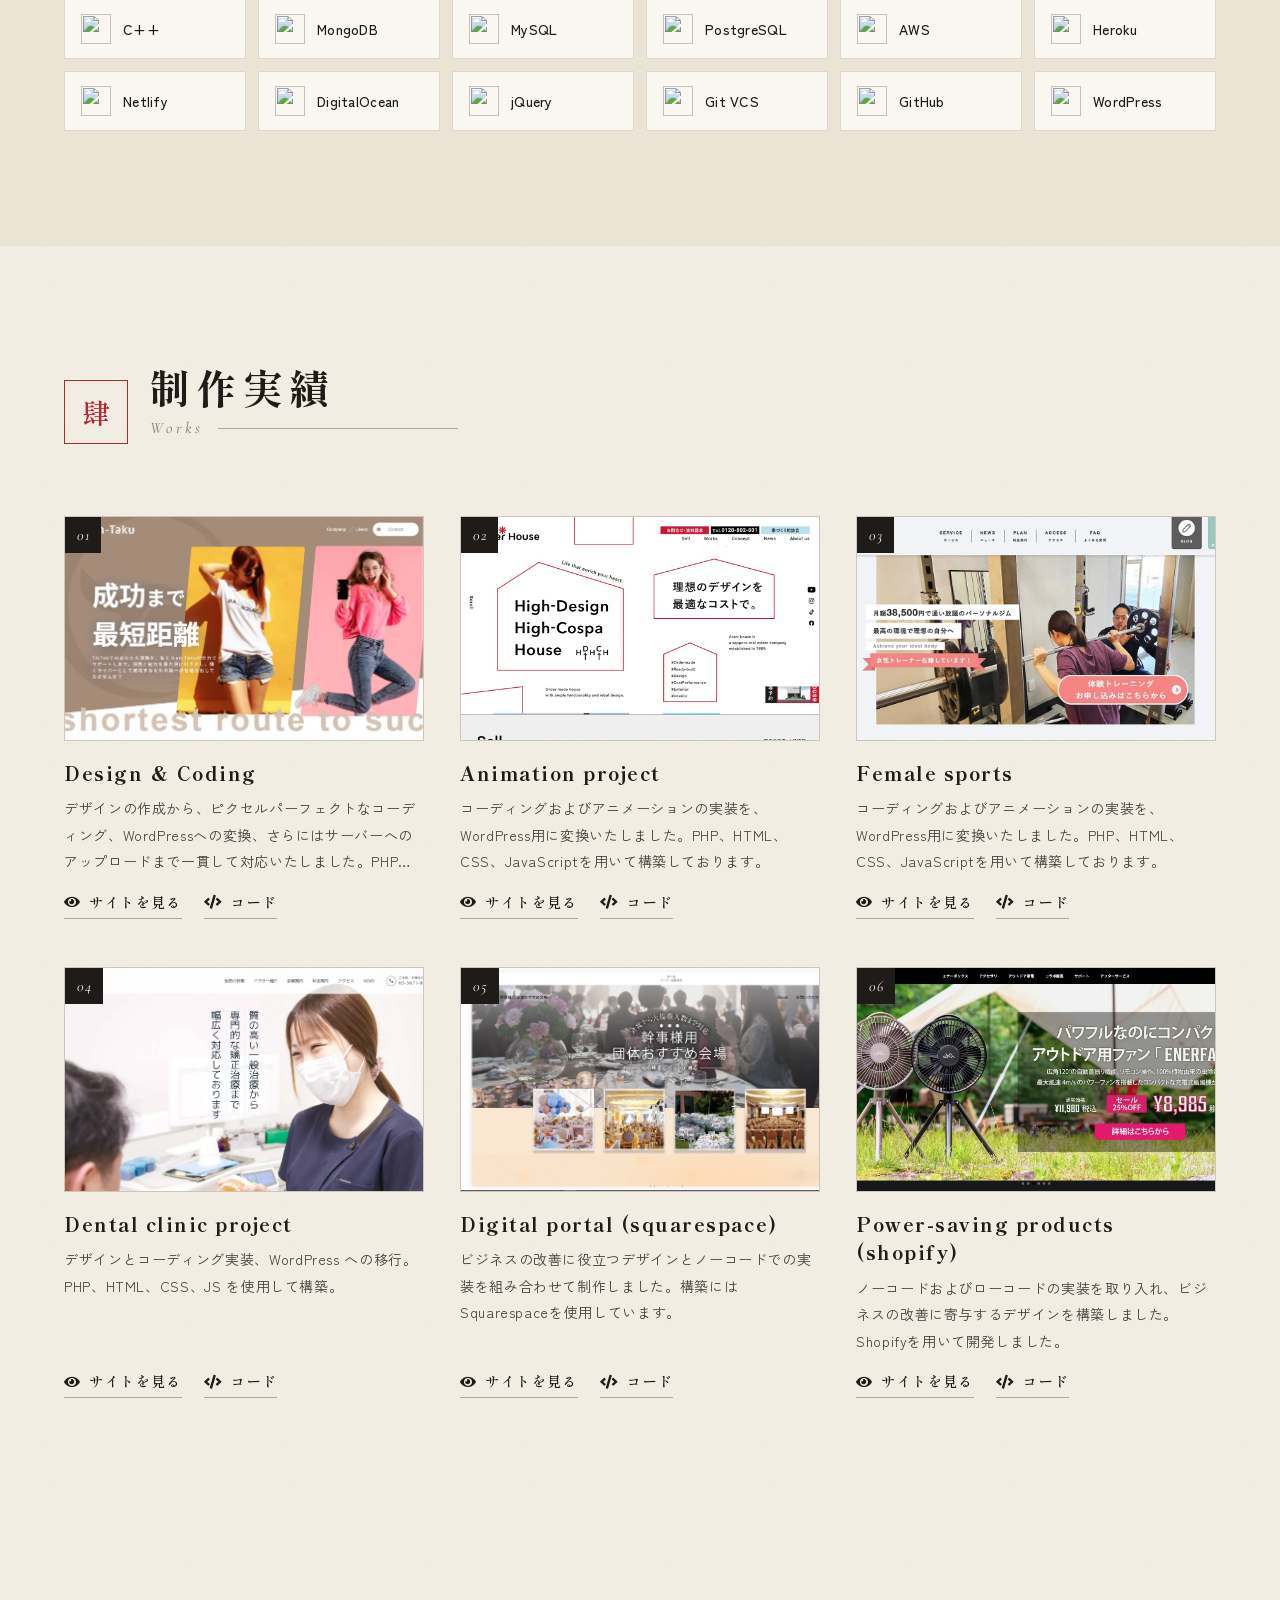
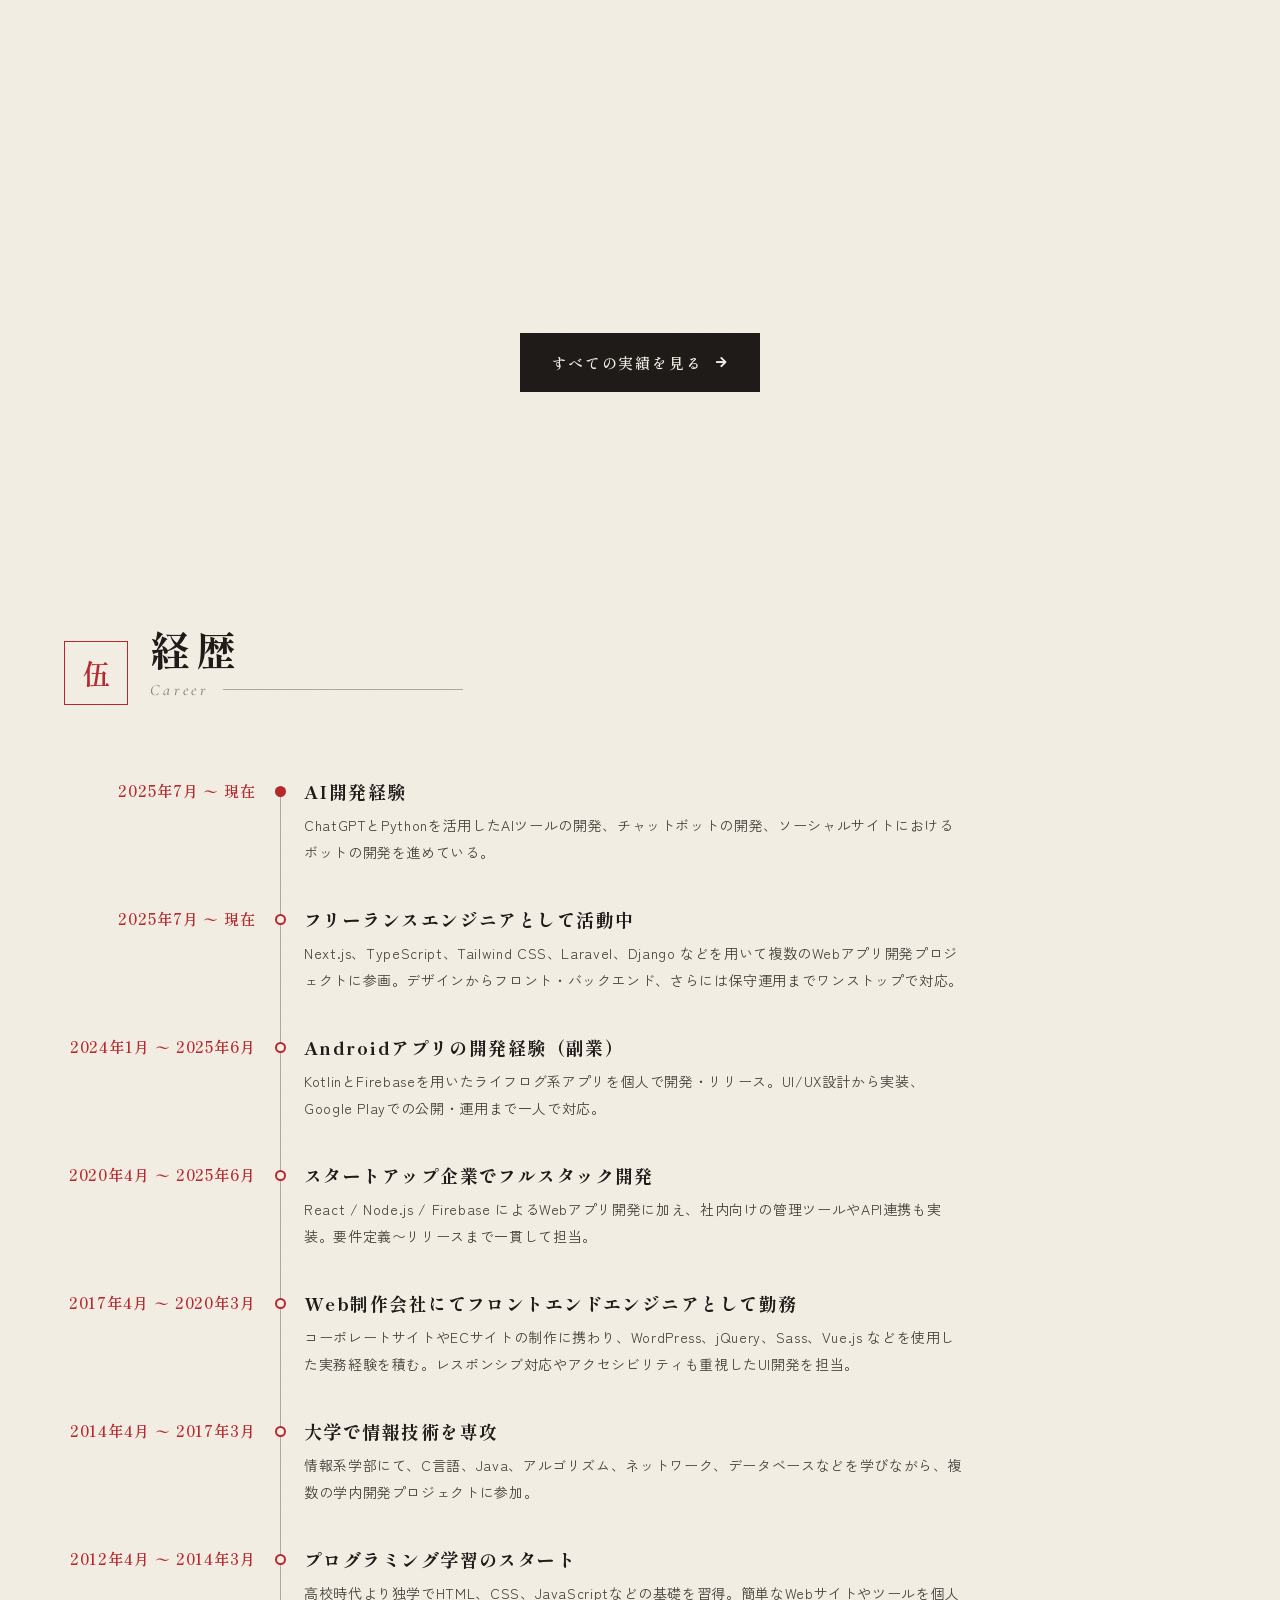
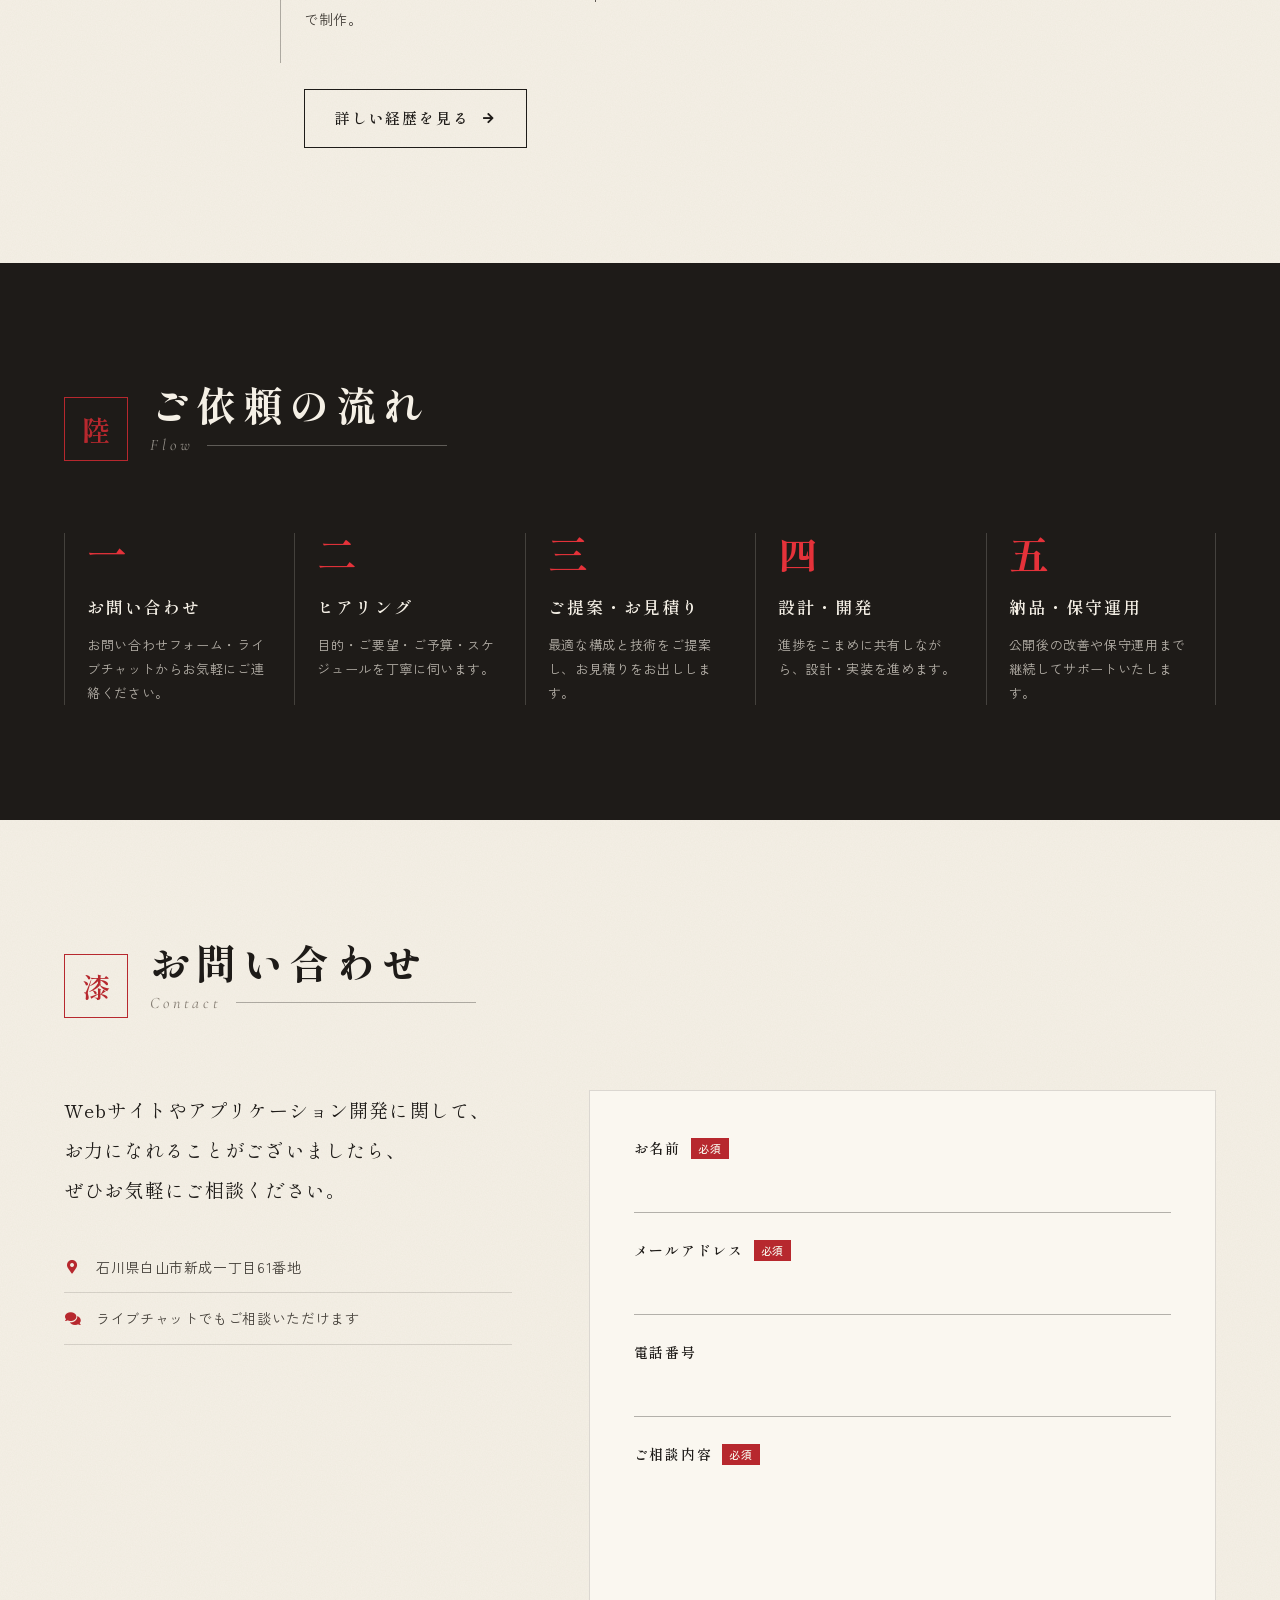
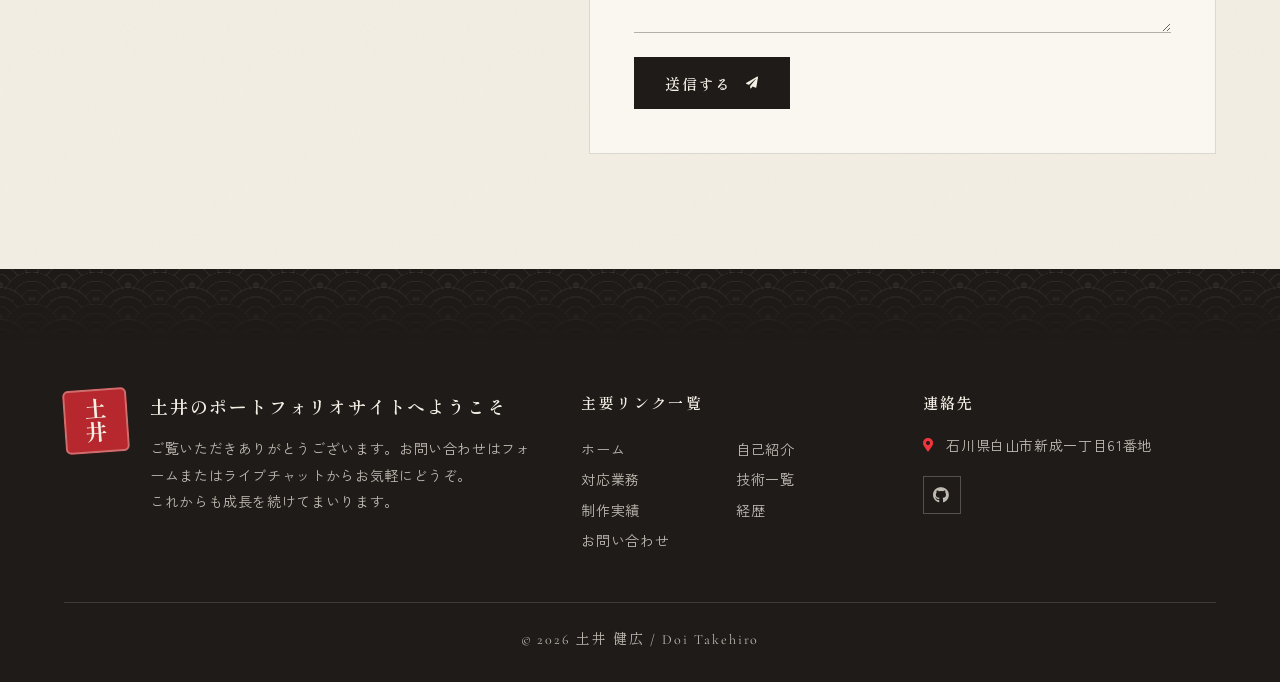
==== commit 0d2da876: "Install Vercel Speed Insights Implemented Vercel Speed Insights for static HTML portfolio site  ## S" ====
--- a/index.html
+++ b/index.html
@@ -30,6 +30,11 @@
   <link id="favicon" rel="icon" href="./assets/images/favicon.svg">
   <link rel="apple-touch-icon" href="./assets/images/apple-touch-icon.png">
   <title>Portfolio | 土井　健広 | Doi Takehiro</title>
+  <!-- Vercel Speed Insights -->
+  <script>
+    window.si = window.si || function () { (window.siq = window.siq || []).push(arguments); };
+  </script>
+  <script defer src="/_vercel/speed-insights/script.js"></script>
 </head>
 
 <body oncontextmenu="return false">
@@ -160,7 +165,7 @@
           <p class="about-text reveal"
             data-en="Beyond web development, I bring deep expertise and a proven track record in system development and AI adoption. I keep sharpening my skills through hands-on projects that create real value — always putting my clients' goals first and committed to delivering high-quality, reliable work.">
             Web開発にとどまらず、システム開発やAI活用においても高い専門性と実績を有しております。
-            日々技術の研鑽に努め、実践的なプロジェクトを通じて価値創出に直結するスキルを磨いております。
+            日々技術の研鑽に努め、実践的なプロジェクトを通じて価値創出に���結するスキルを磨いております。
             常にクライアント様の目的達成を最優先に、高品質で信頼性の高いサービス提供に尽力しております。
           </p>
 
--- a/assets/css/style.css
+++ b/assets/css/style.css
@@ -1531,6 +1531,25 @@
 }
 
 /* label is collapsed to zero width and slides out on hover / keyboard focus */
+/* waiting for Tawk to finish loading after a click */
+#chat-launcher.is-loading {
+  cursor: progress;
+}
+
+#chat-launcher.is-loading .chat-launcher-seal i::before {
+  content: "\f110"; /* fa-spinner */
+}
+
+#chat-launcher.is-loading .chat-launcher-seal i {
+  animation: chat-launcher-spin 1s linear infinite;
+}
+
+@keyframes chat-launcher-spin {
+  to {
+    transform: rotate(360deg);
+  }
+}
+
 .chat-launcher-text {
   display: grid;
   grid-template-columns: minmax(0, 0fr);
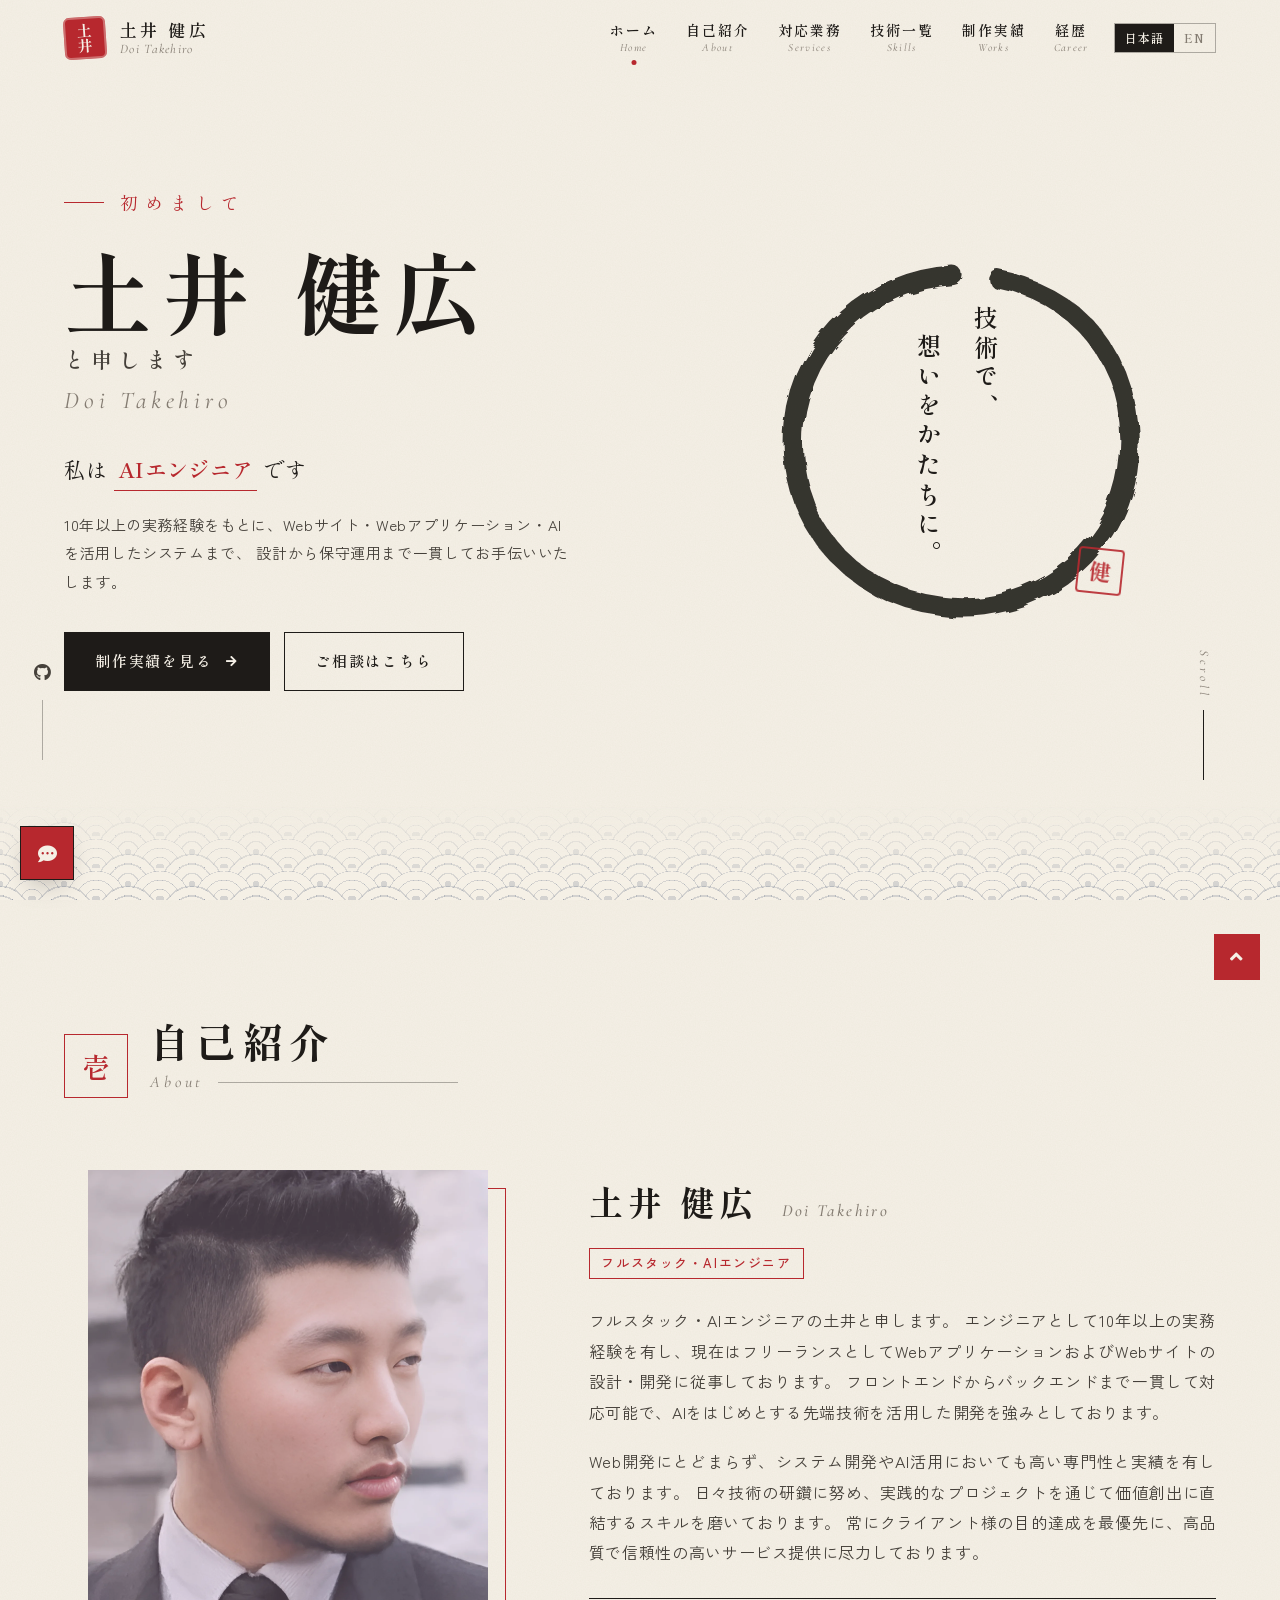
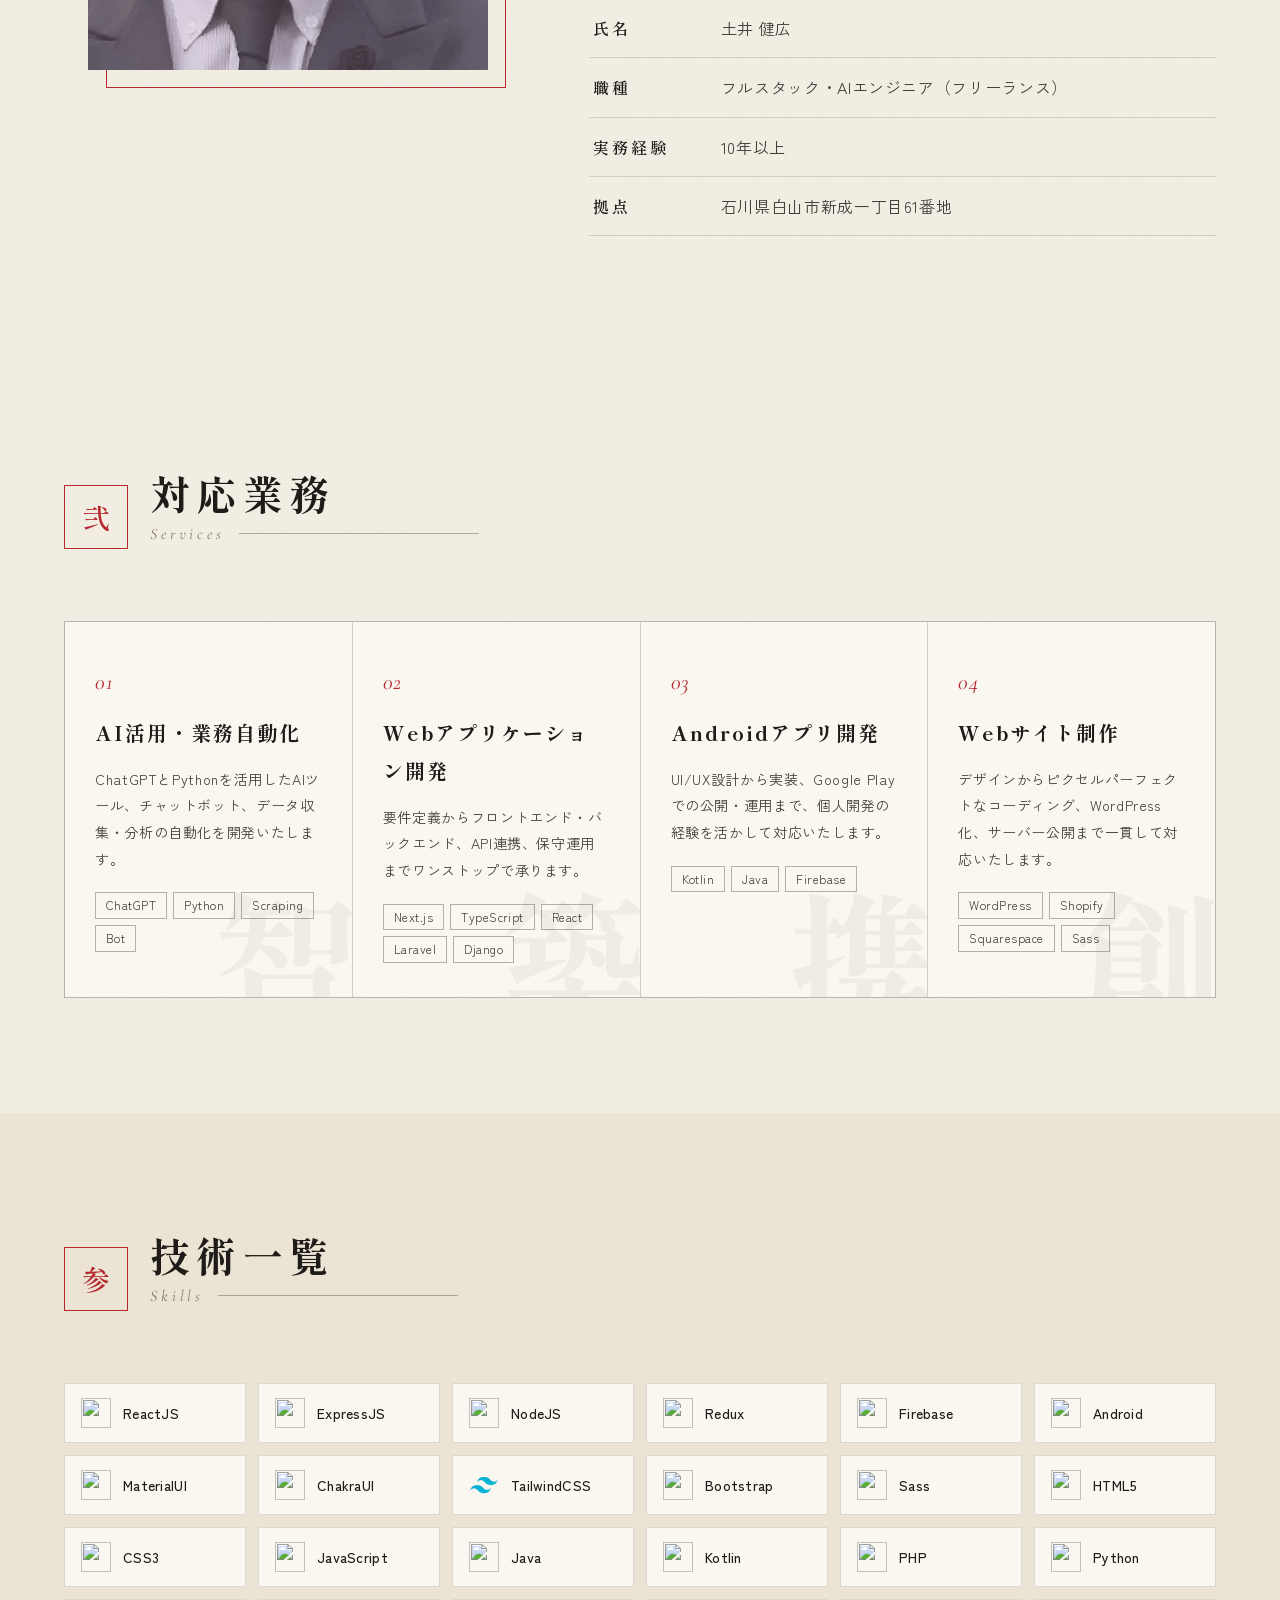
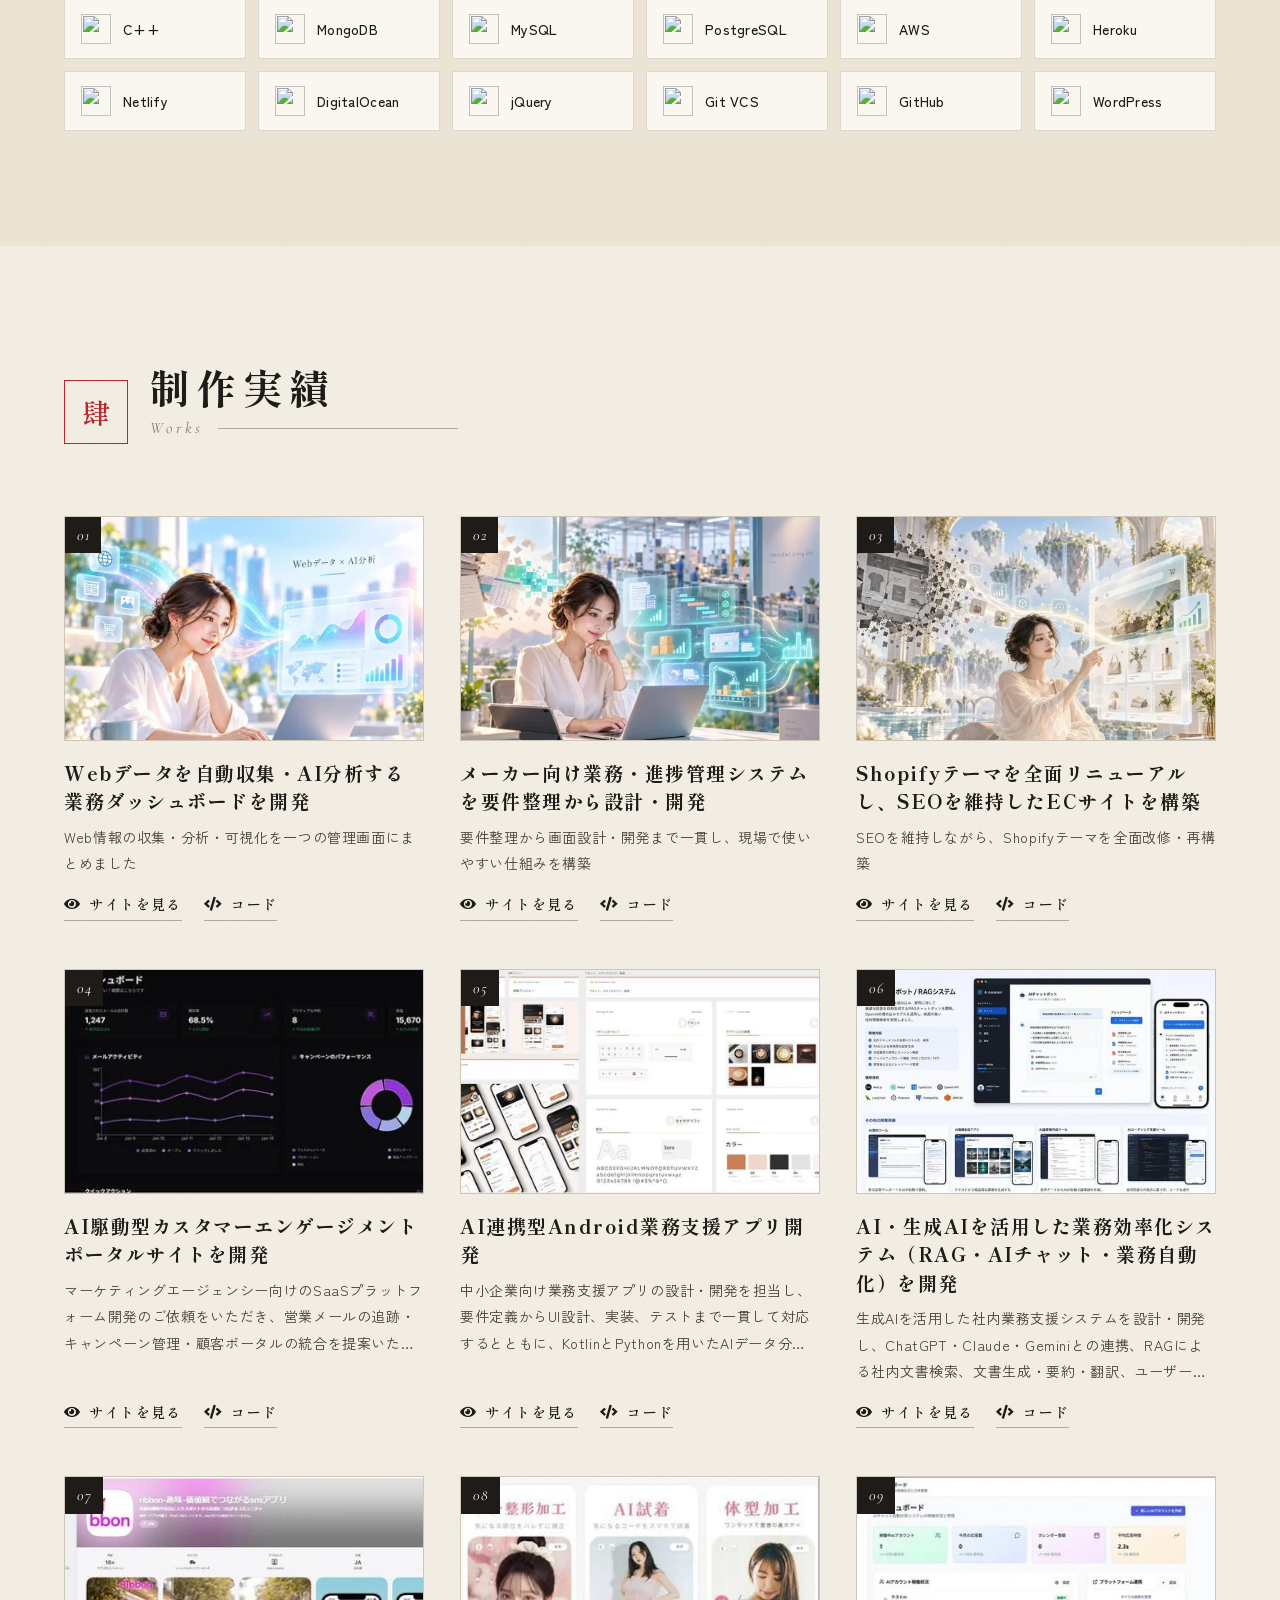
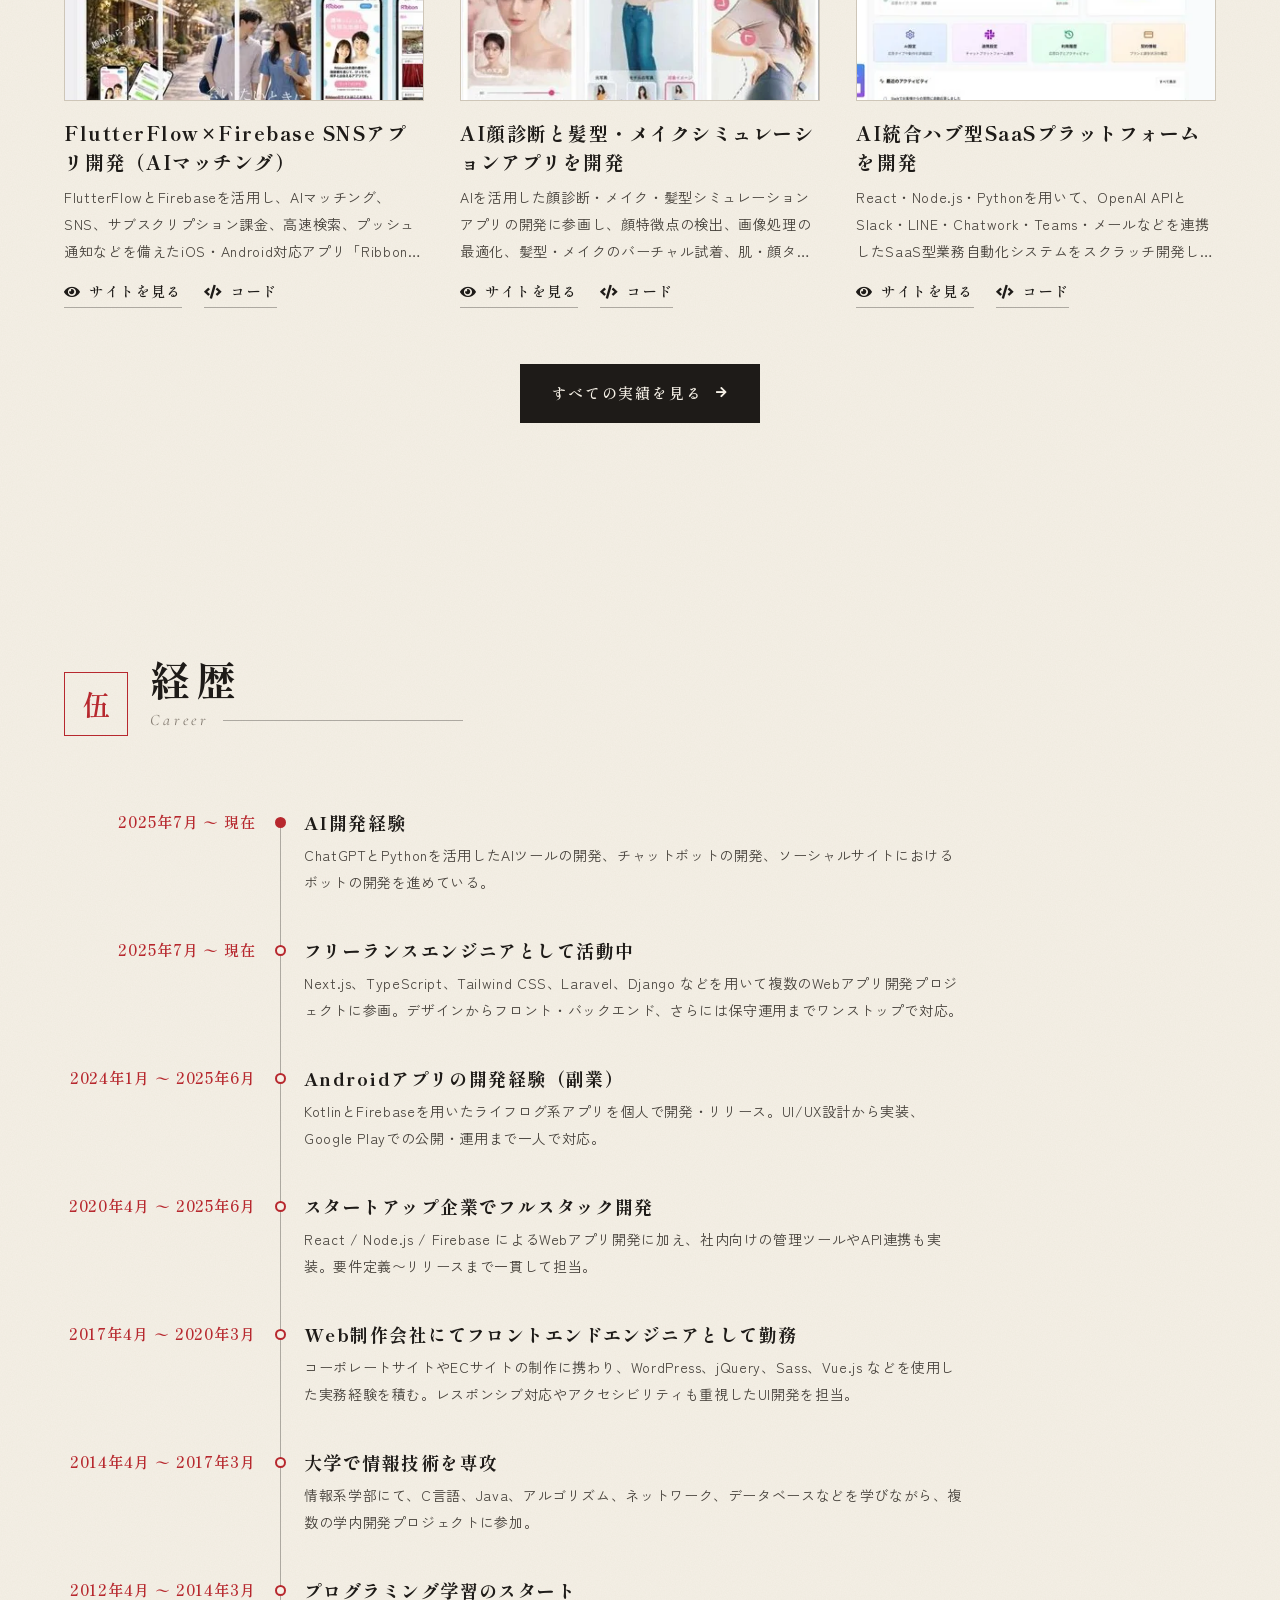
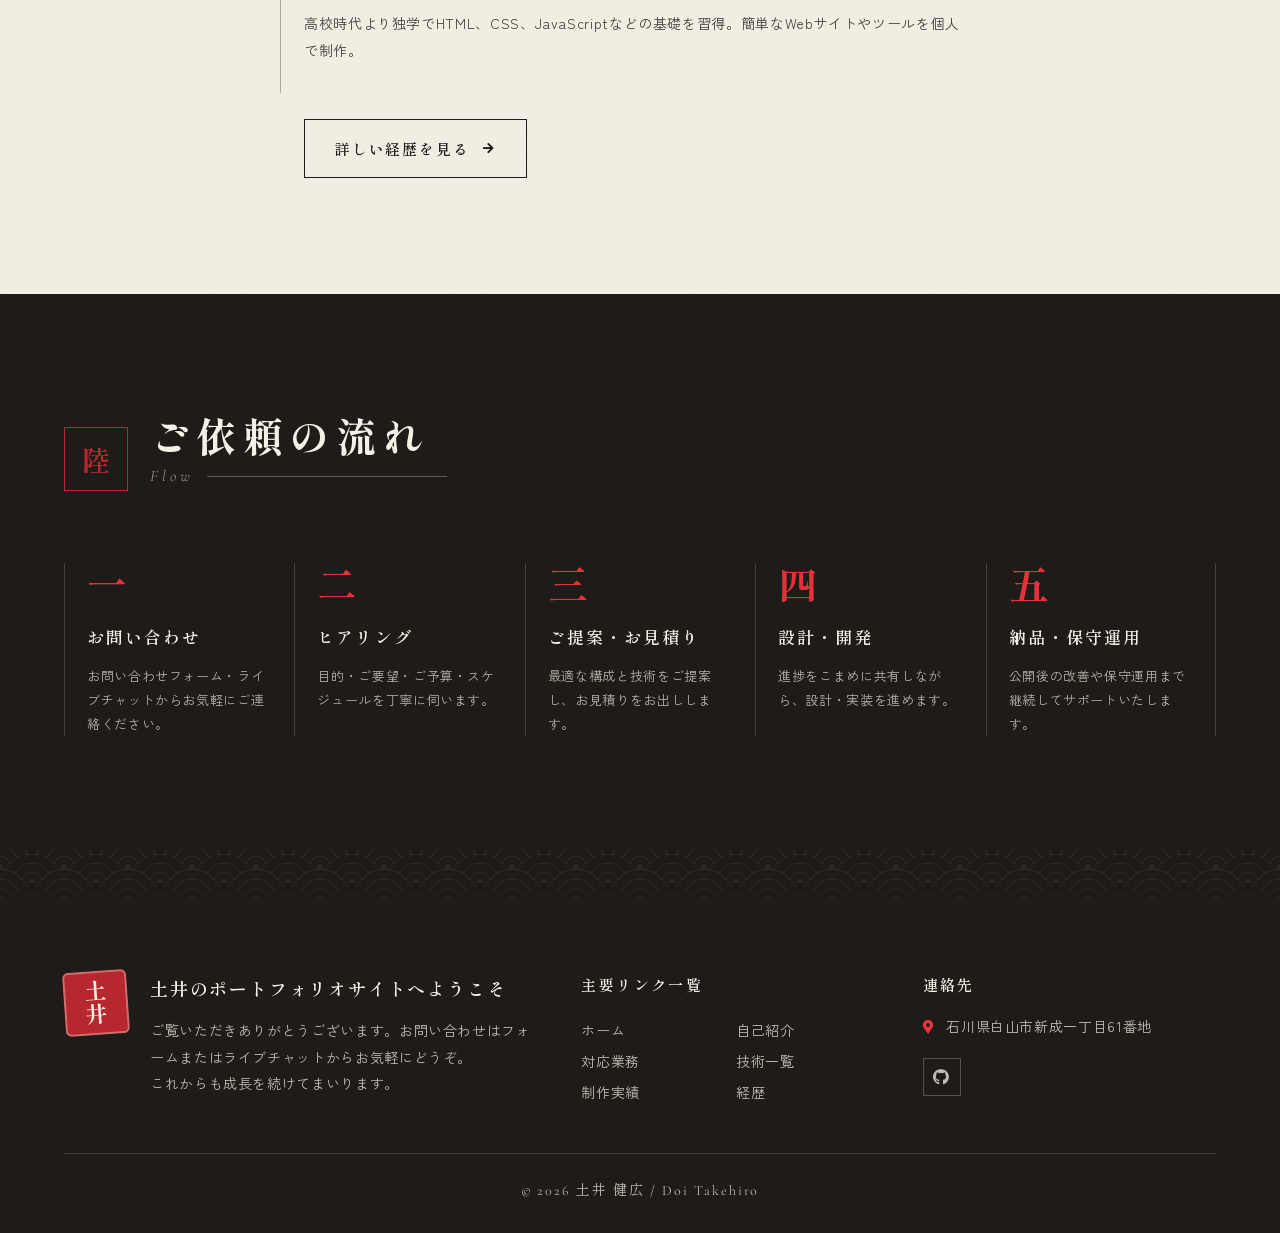
==== commit 86bb280b: "fix: remove contact-form" ====
--- a/index.html
+++ b/index.html
@@ -30,11 +30,6 @@
   <link id="favicon" rel="icon" href="./assets/images/favicon.svg">
   <link rel="apple-touch-icon" href="./assets/images/apple-touch-icon.png">
   <title>Portfolio | 土井　健広 | Doi Takehiro</title>
-  <!-- Vercel Speed Insights -->
-  <script>
-    window.si = window.si || function () { (window.siq = window.siq || []).push(arguments); };
-  </script>
-  <script defer src="/_vercel/speed-insights/script.js"></script>
 </head>
 
 <body oncontextmenu="return false">
@@ -67,7 +62,7 @@
         <li><a href="#skills"><span data-en="Skills">技術一覧</span><small data-en="技術一覧">Skills</small></a></li>
         <li><a href="#work"><span data-en="Works">制作実績</span><small data-en="制作実績">Works</small></a></li>
         <li><a href="#experience"><span data-en="Career">経歴</span><small data-en="経歴">Career</small></a></li>
-        <li><a href="#contact" class="nav-cta"><span data-en="Contact">お問い合わせ</span><small data-en="お問い合わせ">Contact</small></a></li>
+        <!-- <li><a href="#contact" class="nav-cta"><span data-en="Contact">お問い合わせ</span><small data-en="お問い合わせ">Contact</small></a></li> -->
       </ul>
     </nav>
 
@@ -165,7 +160,7 @@
           <p class="about-text reveal"
             data-en="Beyond web development, I bring deep expertise and a proven track record in system development and AI adoption. I keep sharpening my skills through hands-on projects that create real value — always putting my clients' goals first and committed to delivering high-quality, reliable work.">
             Web開発にとどまらず、システム開発やAI活用においても高い専門性と実績を有しております。
-            日々技術の研鑽に努め、実践的なプロジェクトを通じて価値創出に���結するスキルを磨いております。
+            日々技術の研鑽に努め、実践的なプロジェクトを通じて価値創出に直結するスキルを磨いております。
             常にクライアント様の目的達成を最優先に、高品質で信頼性の高いサービス提供に尽力しております。
           </p>
 
@@ -369,52 +364,6 @@
     </section>
     <!-- flow section ends -->
 
-
-    <!-- contact section starts -->
-    <section class="section contact" id="contact">
-      <div class="sec-head reveal">
-        <span class="sec-num">漆</span>
-        <h2 class="sec-title" data-en="Contact">お問い合わせ</h2>
-        <span class="sec-en" data-en="お問い合わせ">Contact</span>
-      </div>
-
-      <div class="contact-row">
-        <div class="contact-info reveal">
-          <p class="contact-lead"
-            data-en="If there's anything I can help with<br>on your website or application,<br>please feel free to get in touch.">Webサイトやアプリケーション開発に関して、<br>お力になれることがございましたら、<br>ぜひお気軽にご相談ください。</p>
-          <ul class="contact-list">
-            <li><i class="fas fa-map-marker-alt"></i><span data-en="1-61 Shinsei, Hakusan, Ishikawa, Japan">石川県白山市新成一丁目61番地</span></li>
-            <li><i class="fas fa-comments"></i><span data-en="Live chat is also available">ライブチャットでもご相談いただけます</span></li>
-          </ul>
-        </div>
-
-        <form id="contact-form" class="contact-form reveal">
-          <label class="field">
-            <span><span data-en="Name">お名前</span><em data-en="Required">必須</em></span>
-            <input type="text" name="name" autocomplete="name" required>
-          </label>
-          <label class="field">
-            <span><span data-en="Email">メールアドレス</span><em data-en="Required">必須</em></span>
-            <input type="email" name="email" autocomplete="email" required>
-          </label>
-          <label class="field">
-            <span><span data-en="Phone">電話番号</span></span>
-            <input type="tel" name="phone" autocomplete="tel">
-          </label>
-          <label class="field">
-            <span><span data-en="Message">ご相談内容</span><em data-en="Required">必須</em></span>
-            <textarea name="message" rows="5" required></textarea>
-          </label>
-          <div class="form-actions">
-            <button type="submit" class="btn btn-primary"><span data-en="Send">送信する</span><i
-                class="fa fa-paper-plane"></i></button>
-            <p class="form-status" role="status"></p>
-          </div>
-        </form>
-      </div>
-    </section>
-    <!-- contact section ends -->
-
   </main>
 
 
@@ -437,7 +386,7 @@
         <a href="#skills" data-en="Skills">技術一覧</a>
         <a href="#work" data-en="Works">制作実績</a>
         <a href="#experience" data-en="Career">経歴</a>
-        <a href="#contact" data-en="Contact">お問い合わせ</a>
+        <!-- <a href="#contact" data-en="Contact">お問い合わせ</a> -->
       </nav>
 
       <div class="footer-contact">
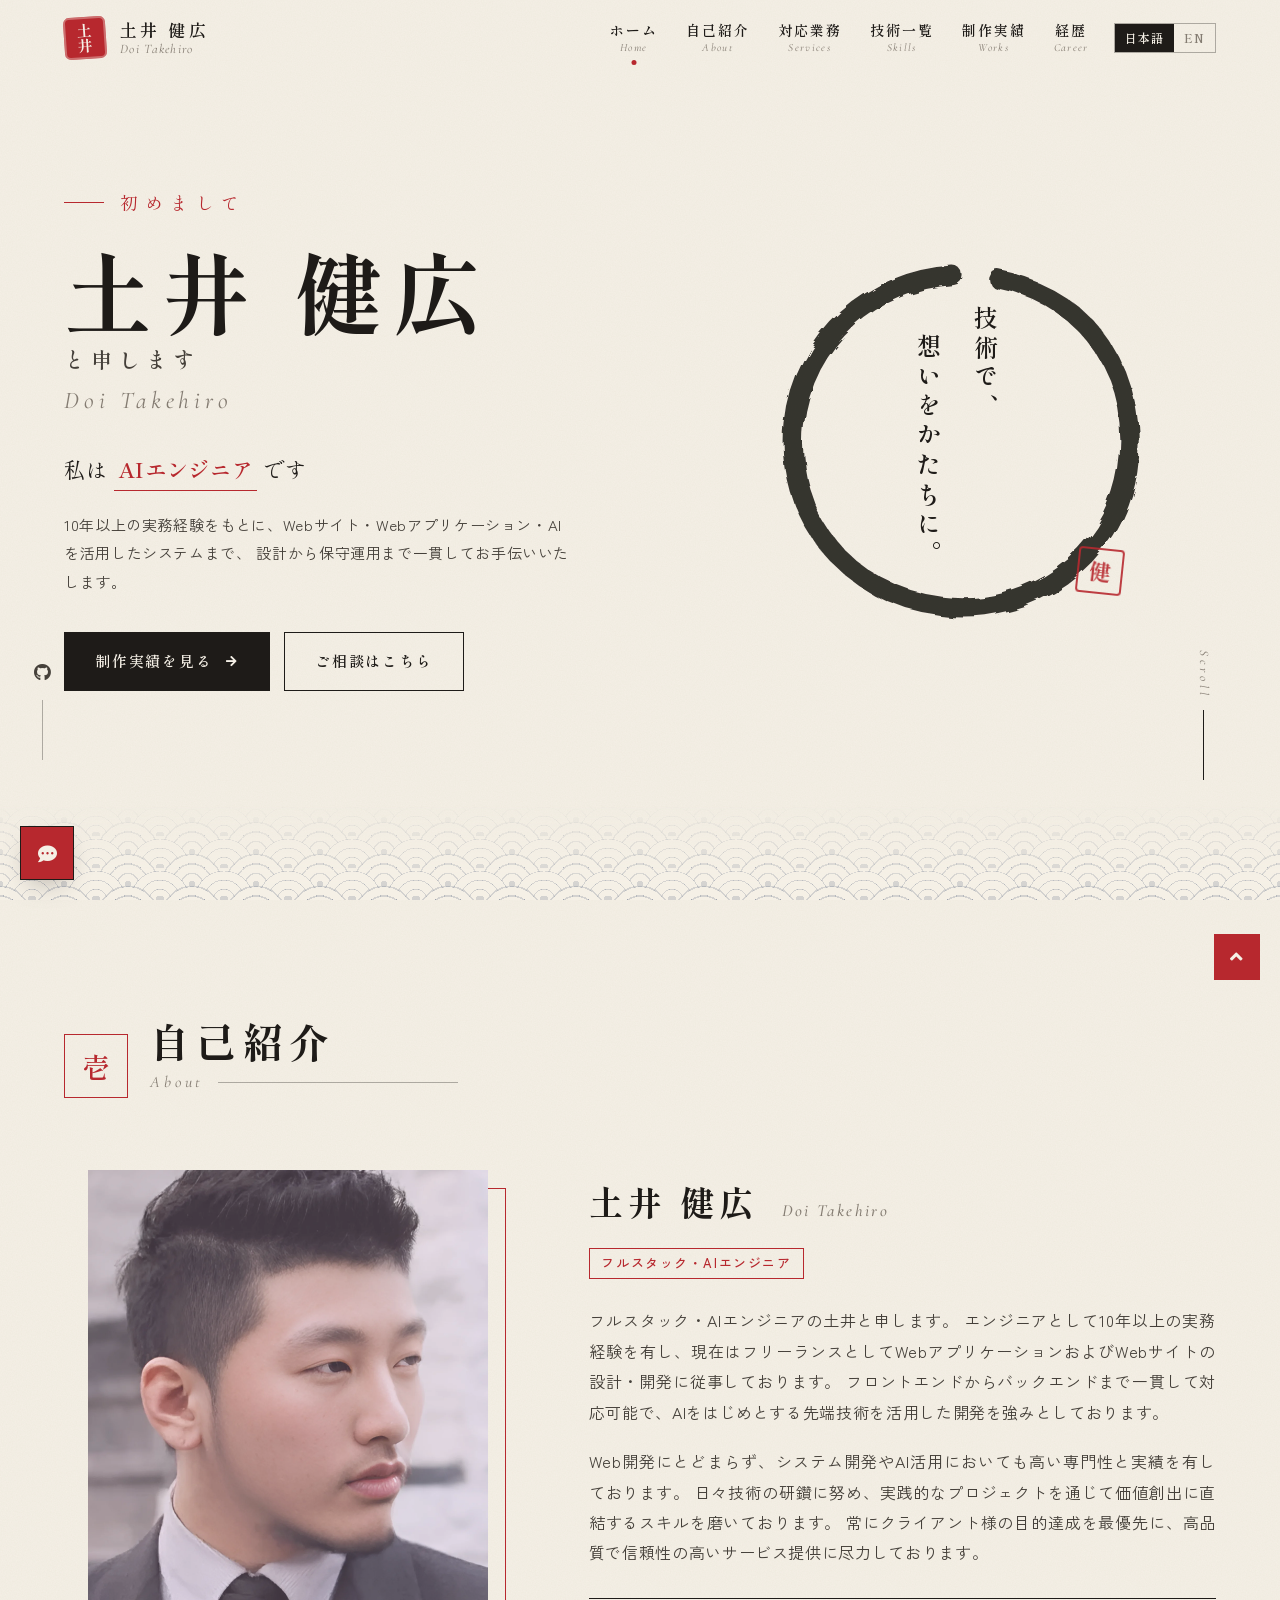
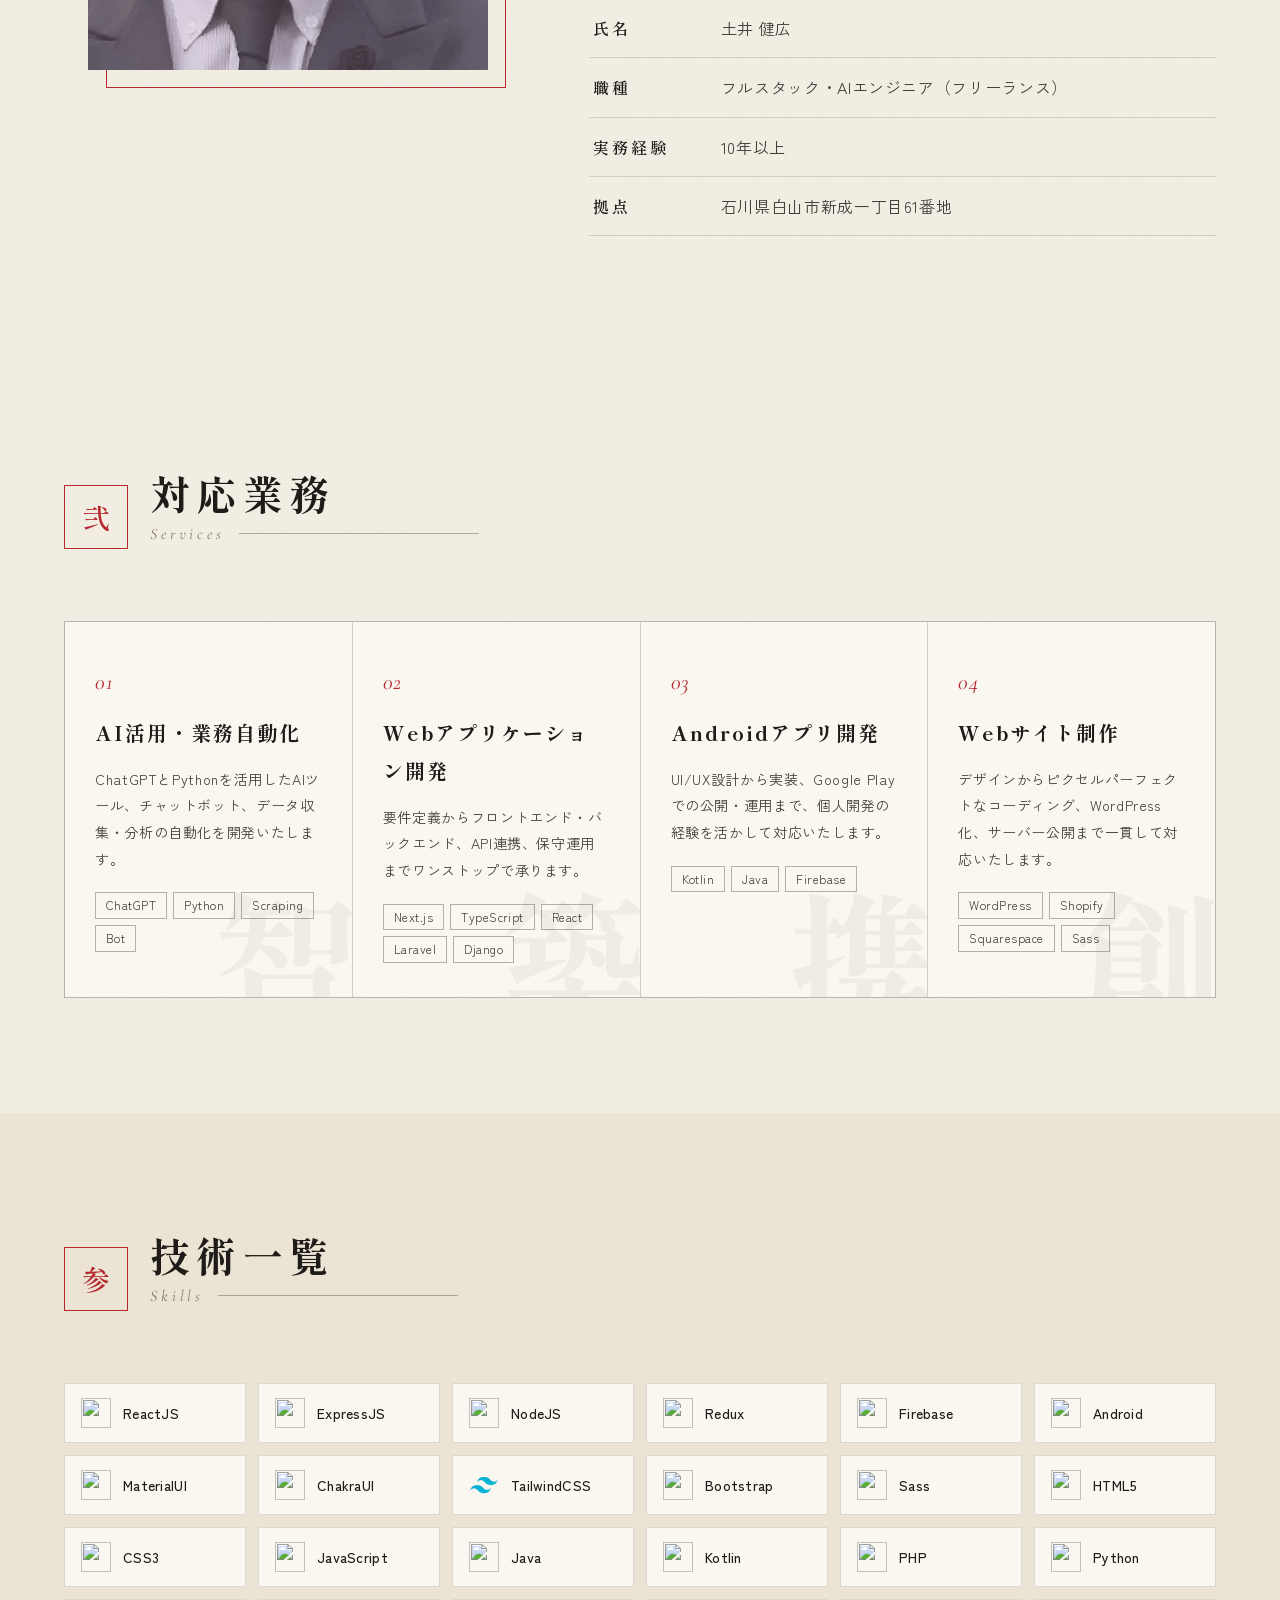
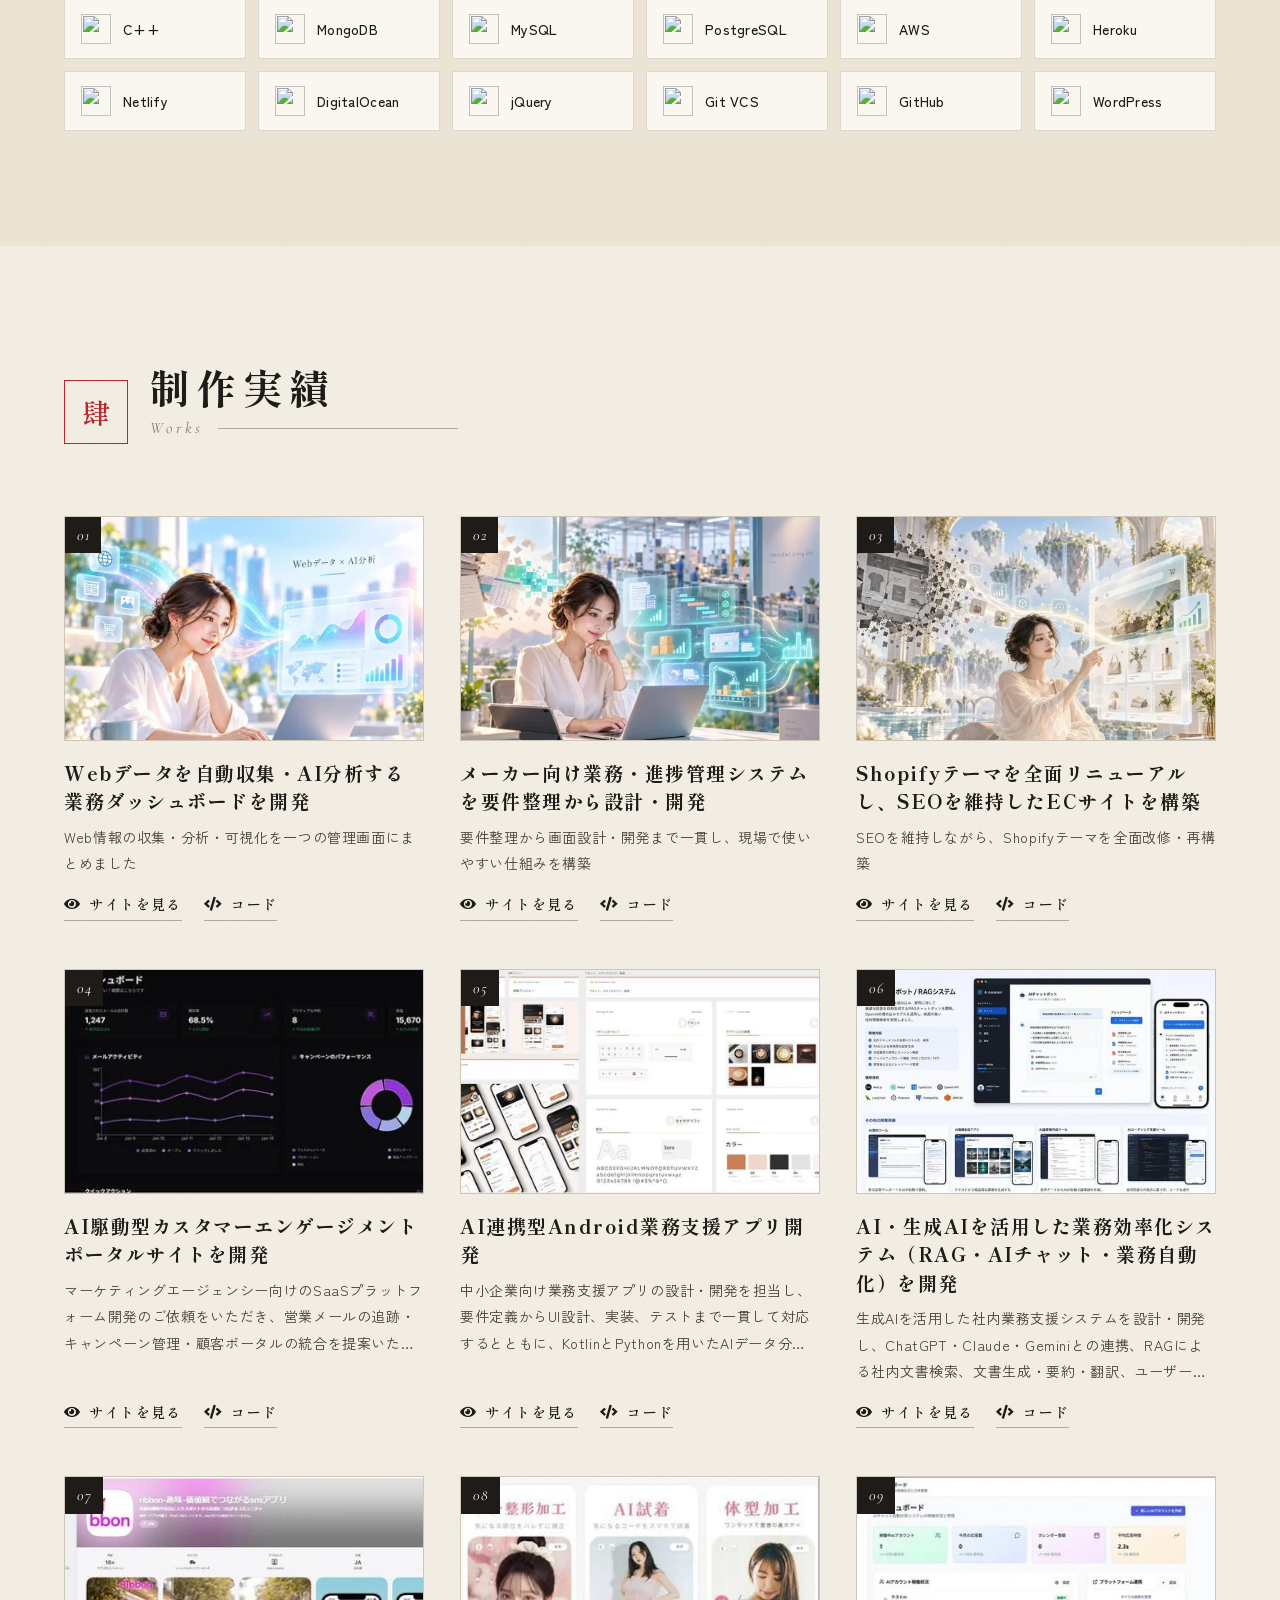
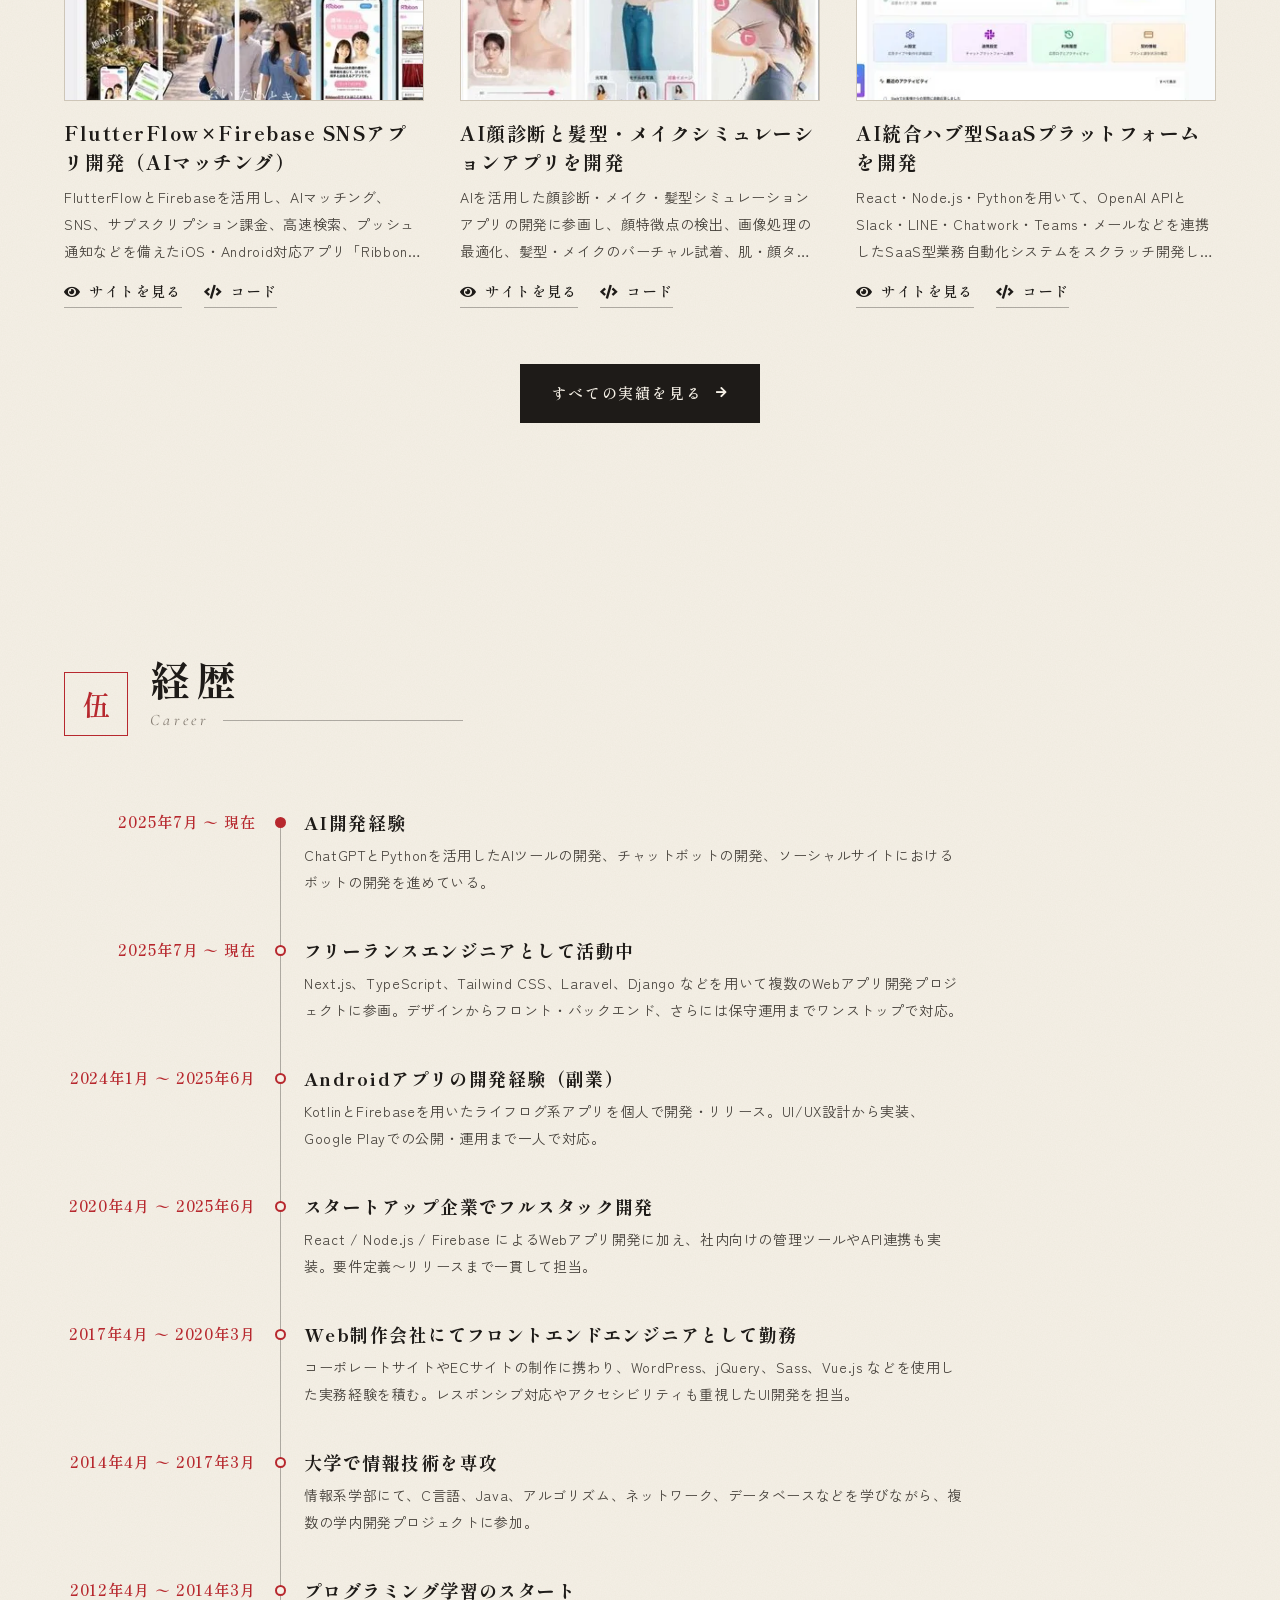
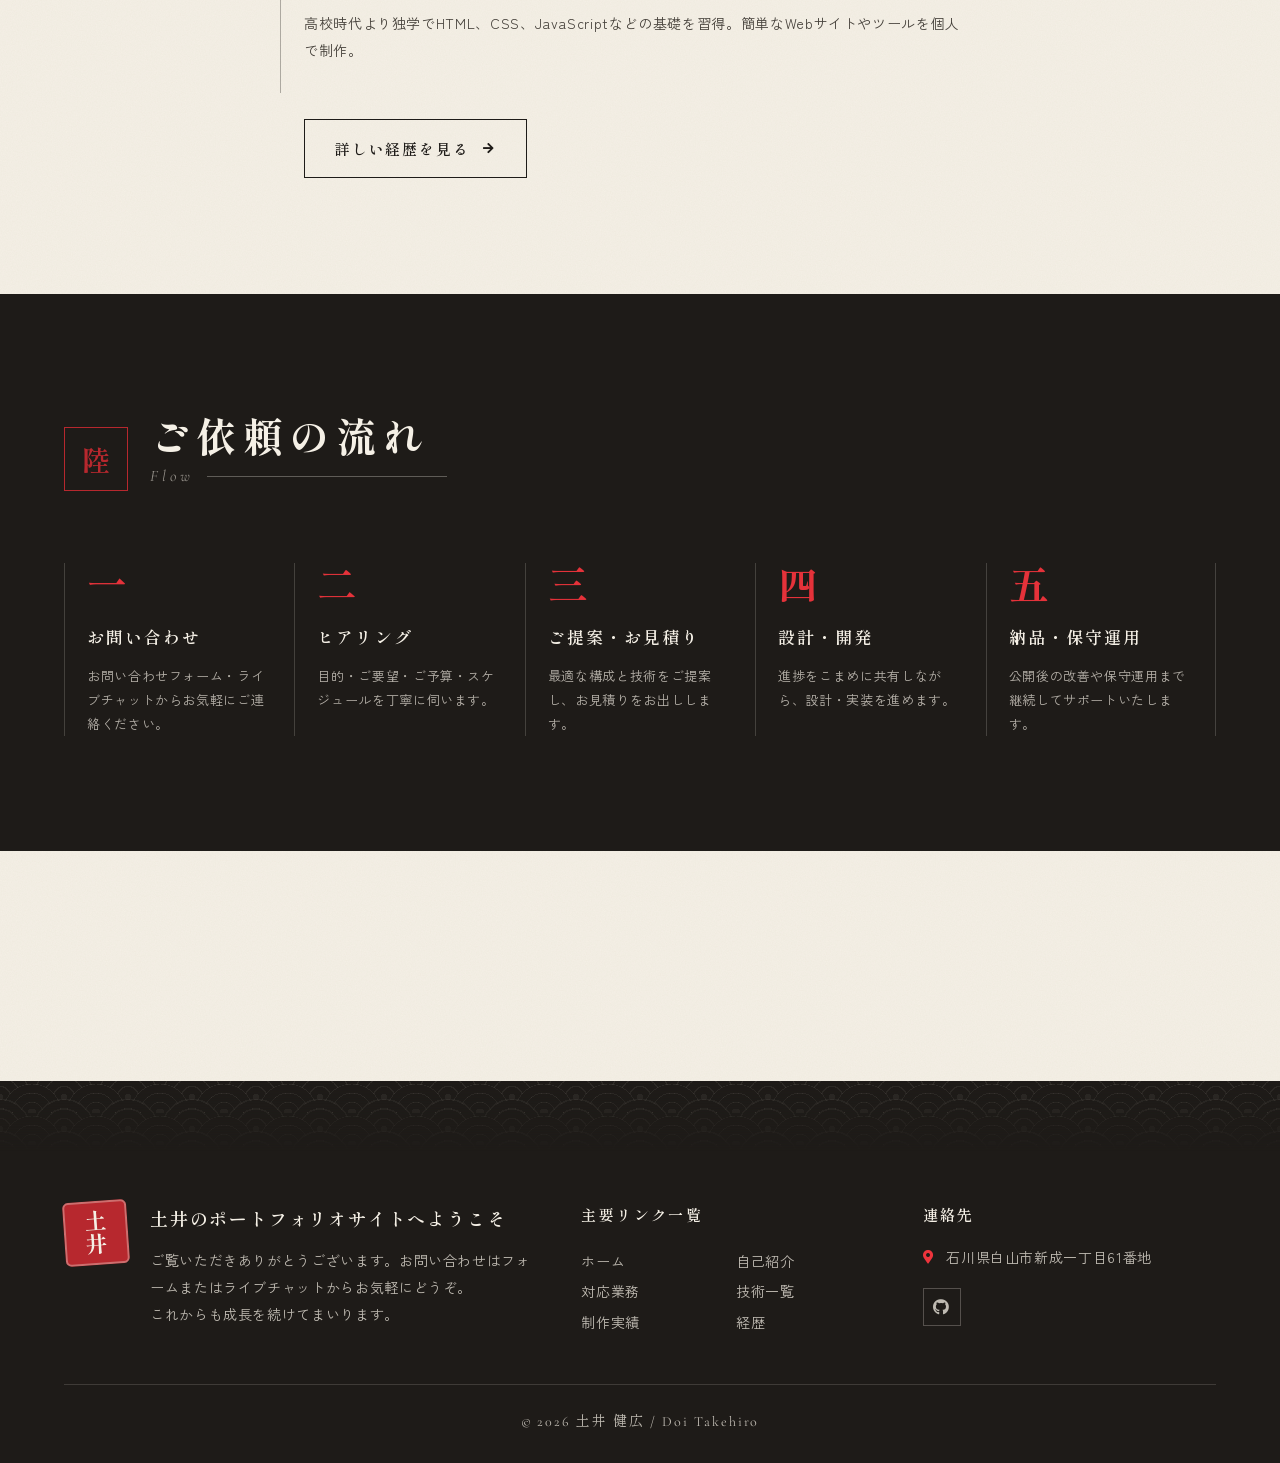
==== commit 13a3a2d8: "fix: add contact-form area" ====
--- a/index.html
+++ b/index.html
@@ -364,6 +364,11 @@
     </section>
     <!-- flow section ends -->
 
+    <!-- contact section starts -->
+    <section class="section contact" id="contact">
+
+    </section>
+    <!-- contact section ends -->
   </main>
 
 
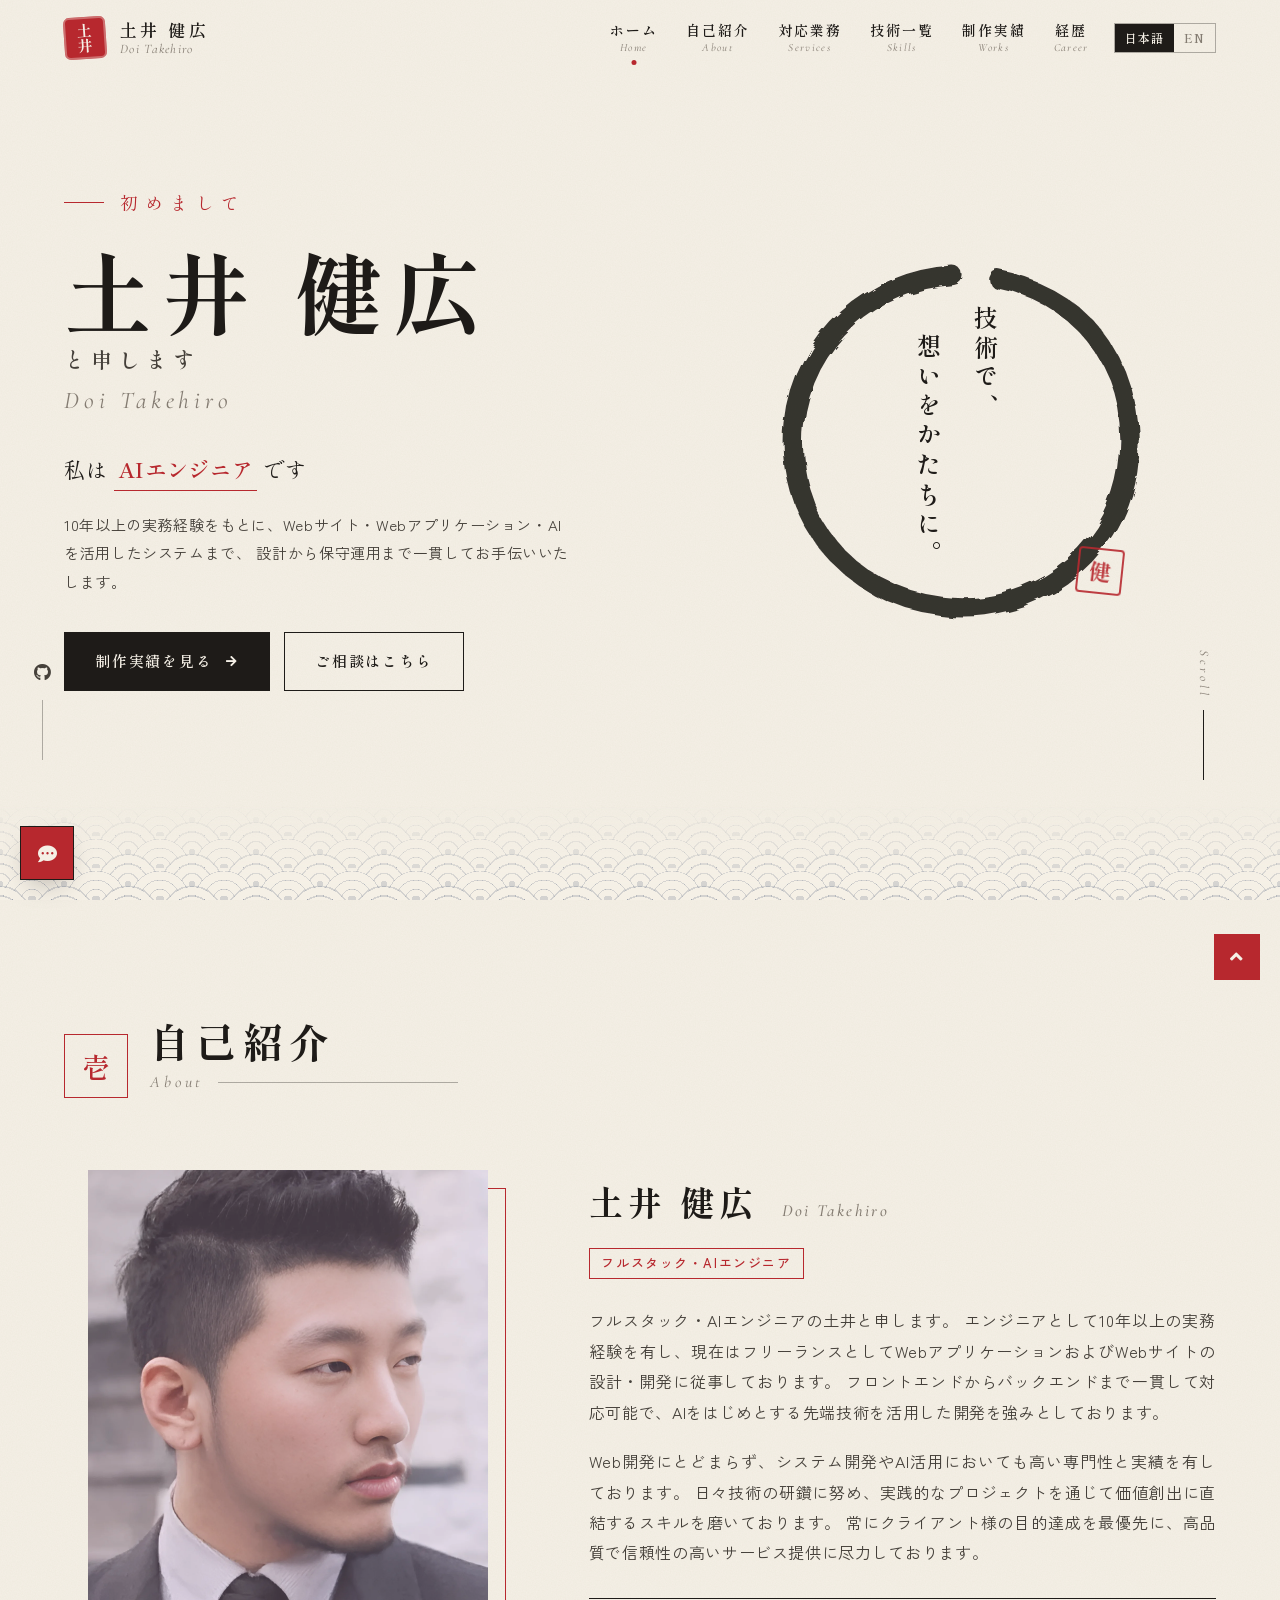
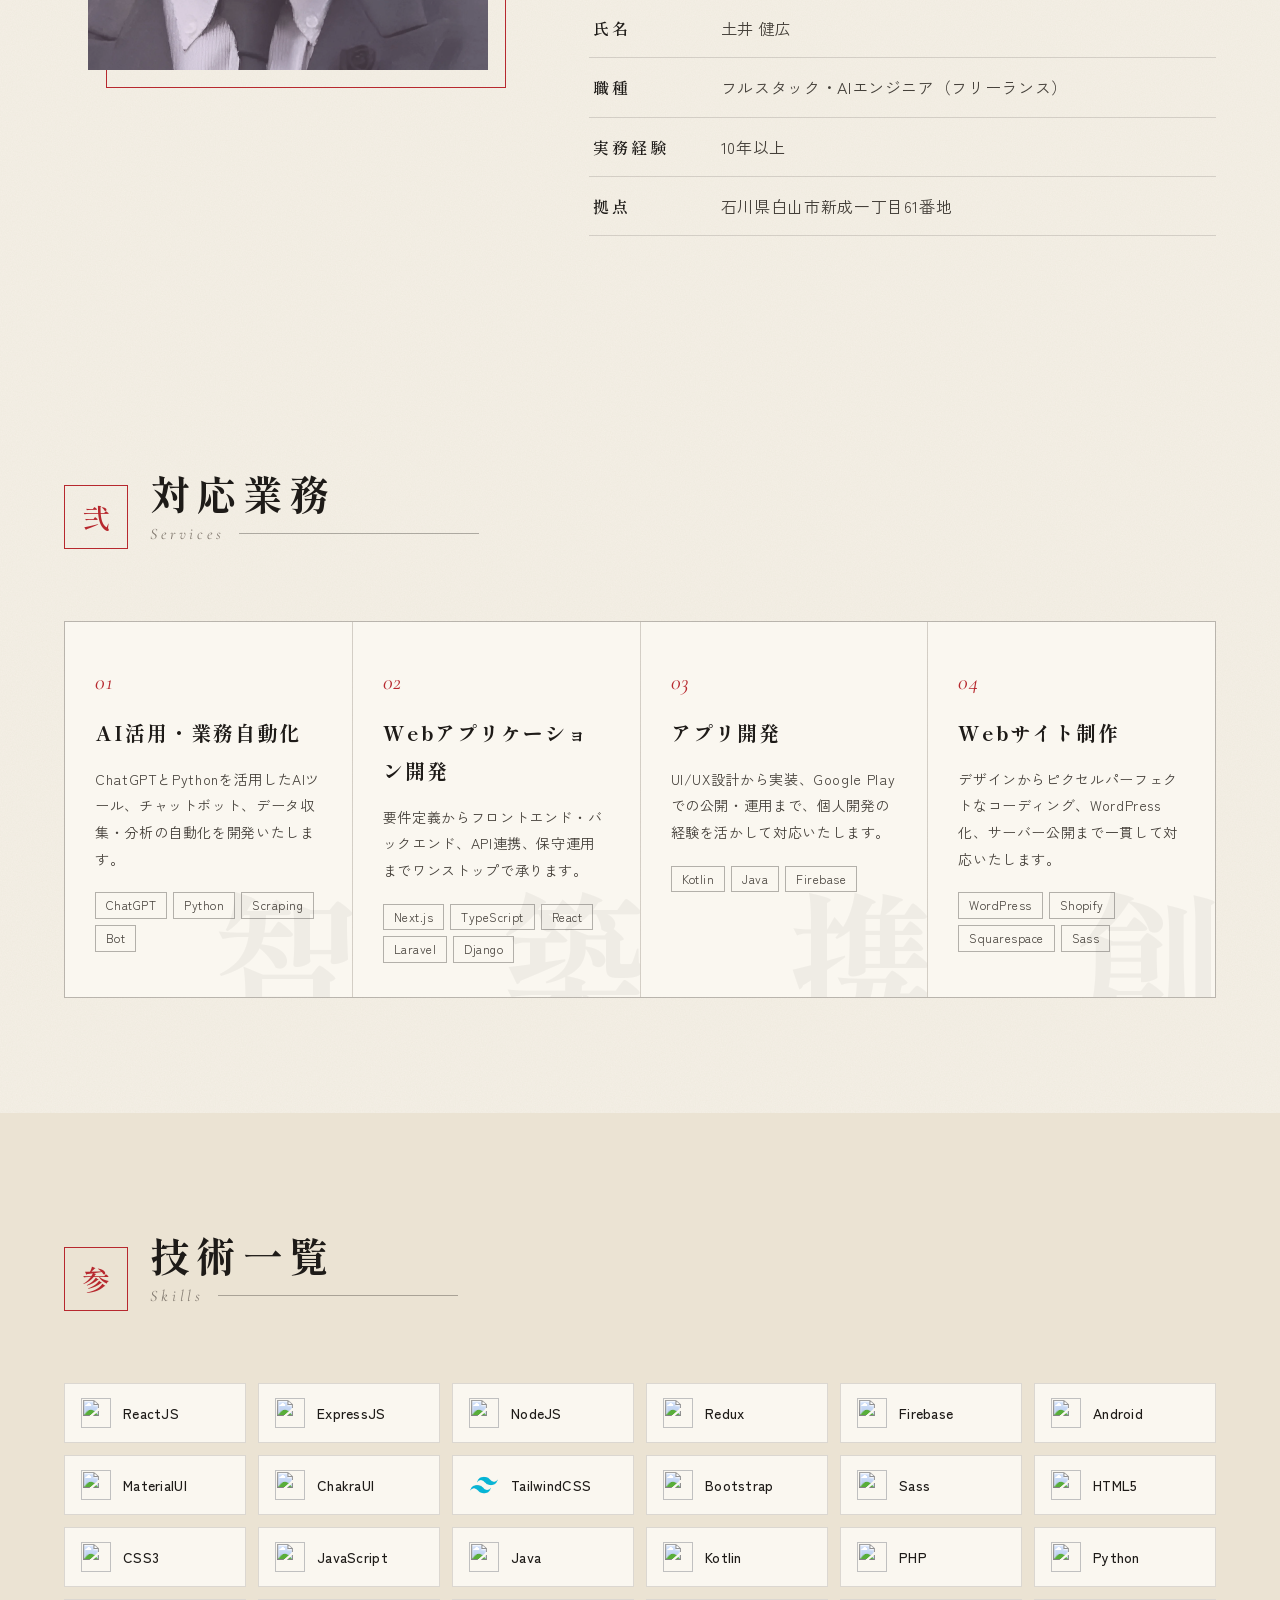
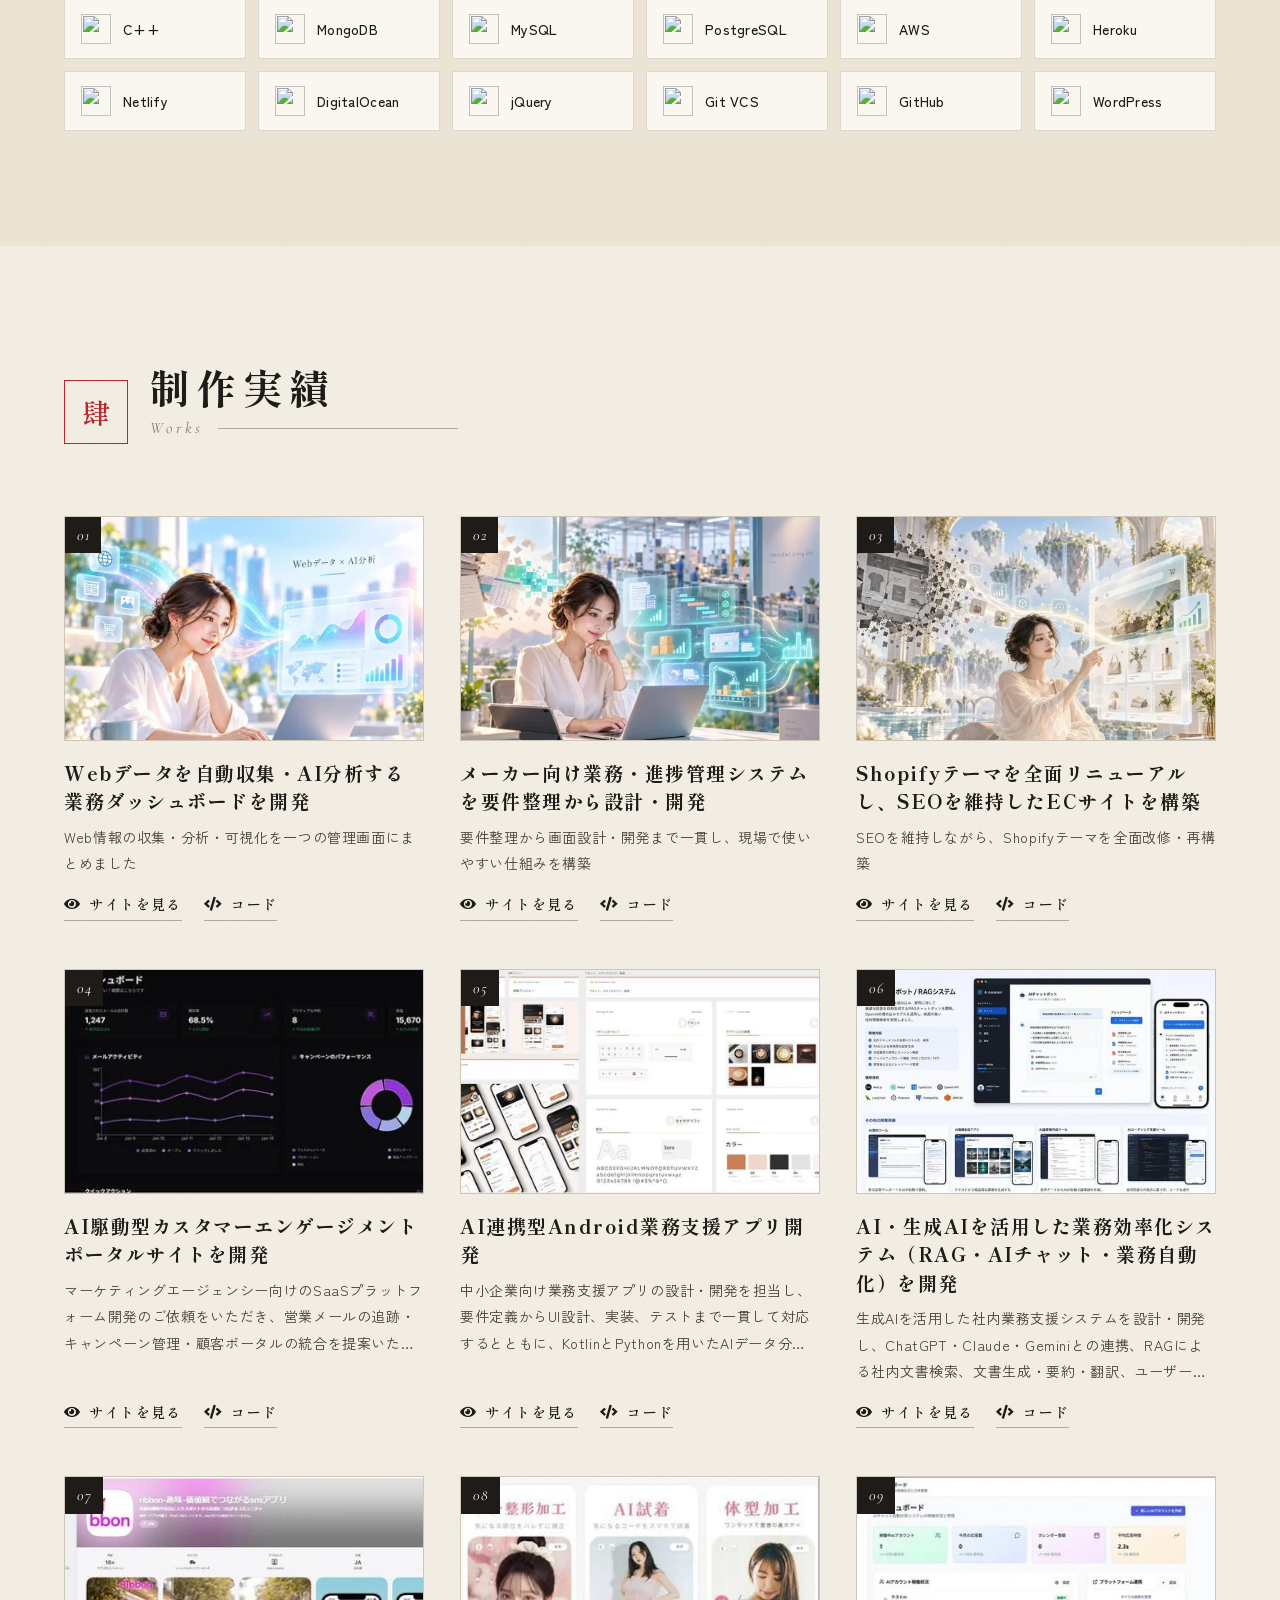
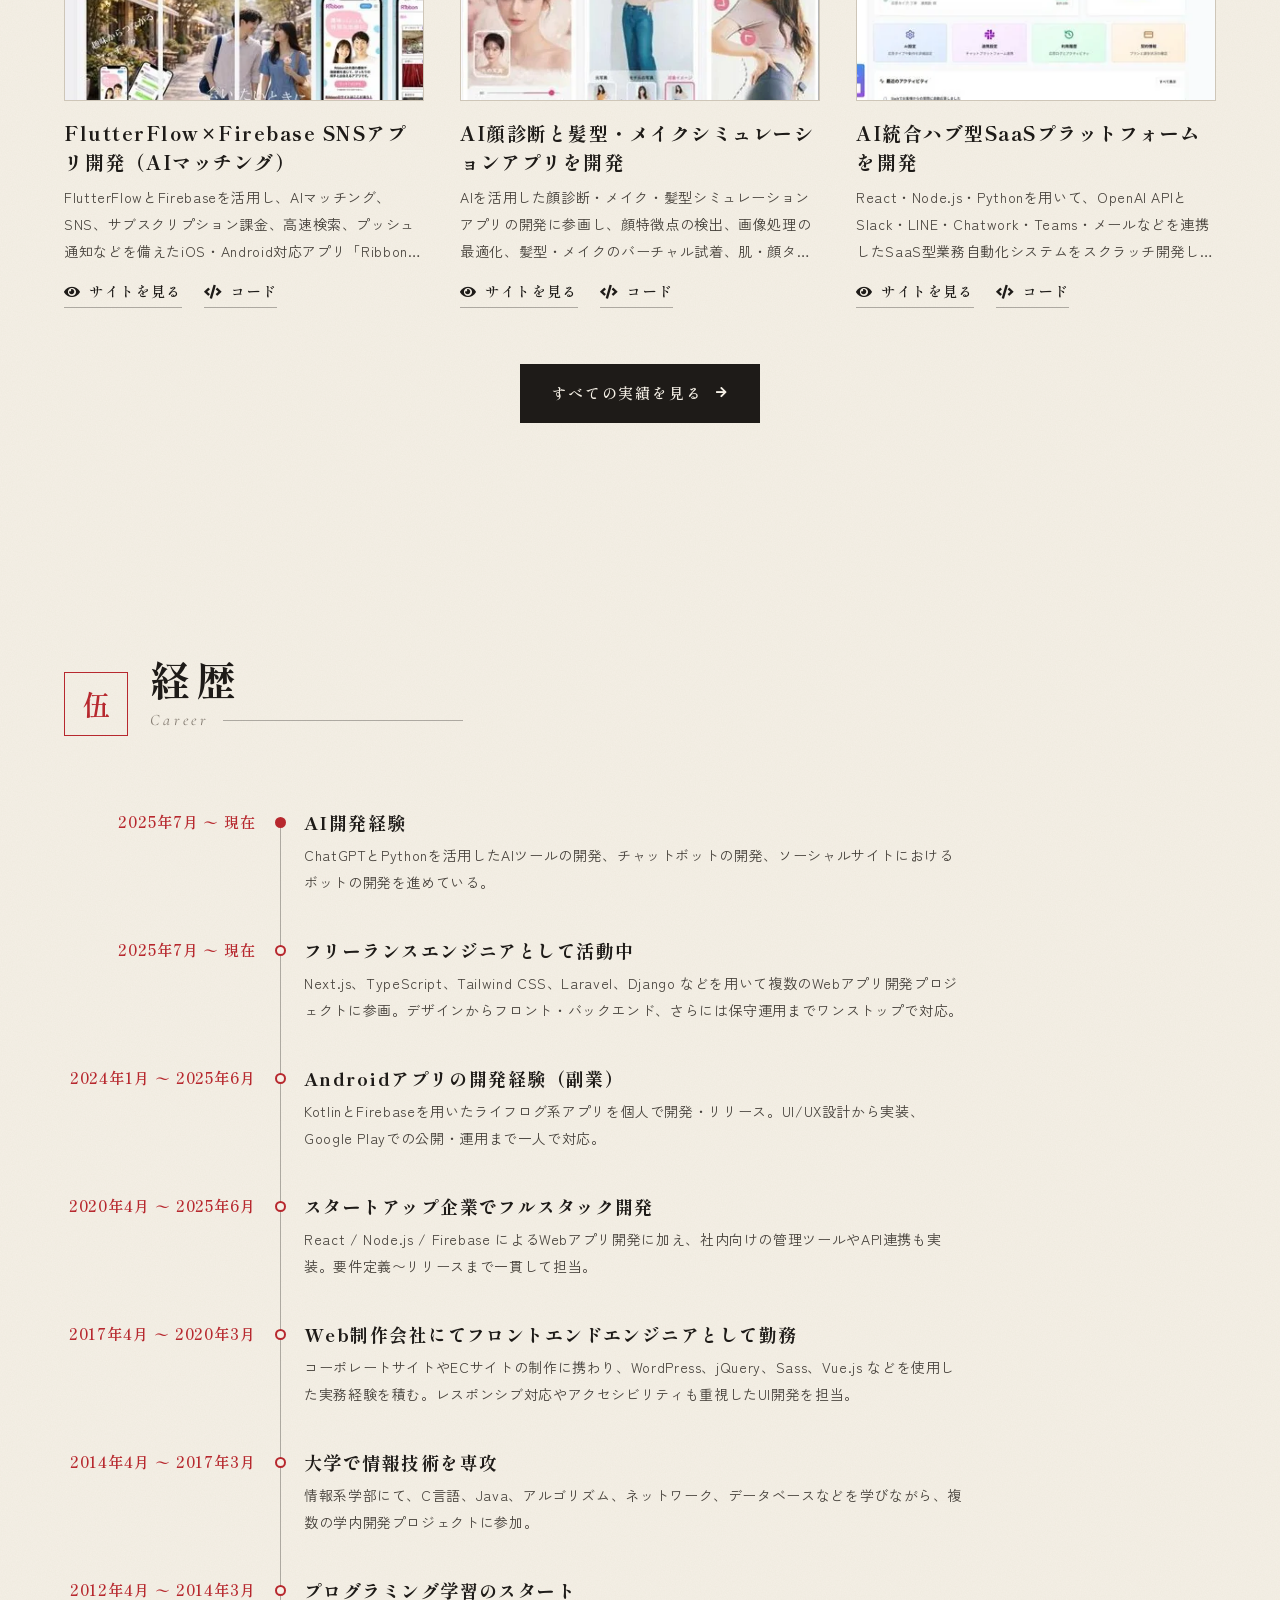
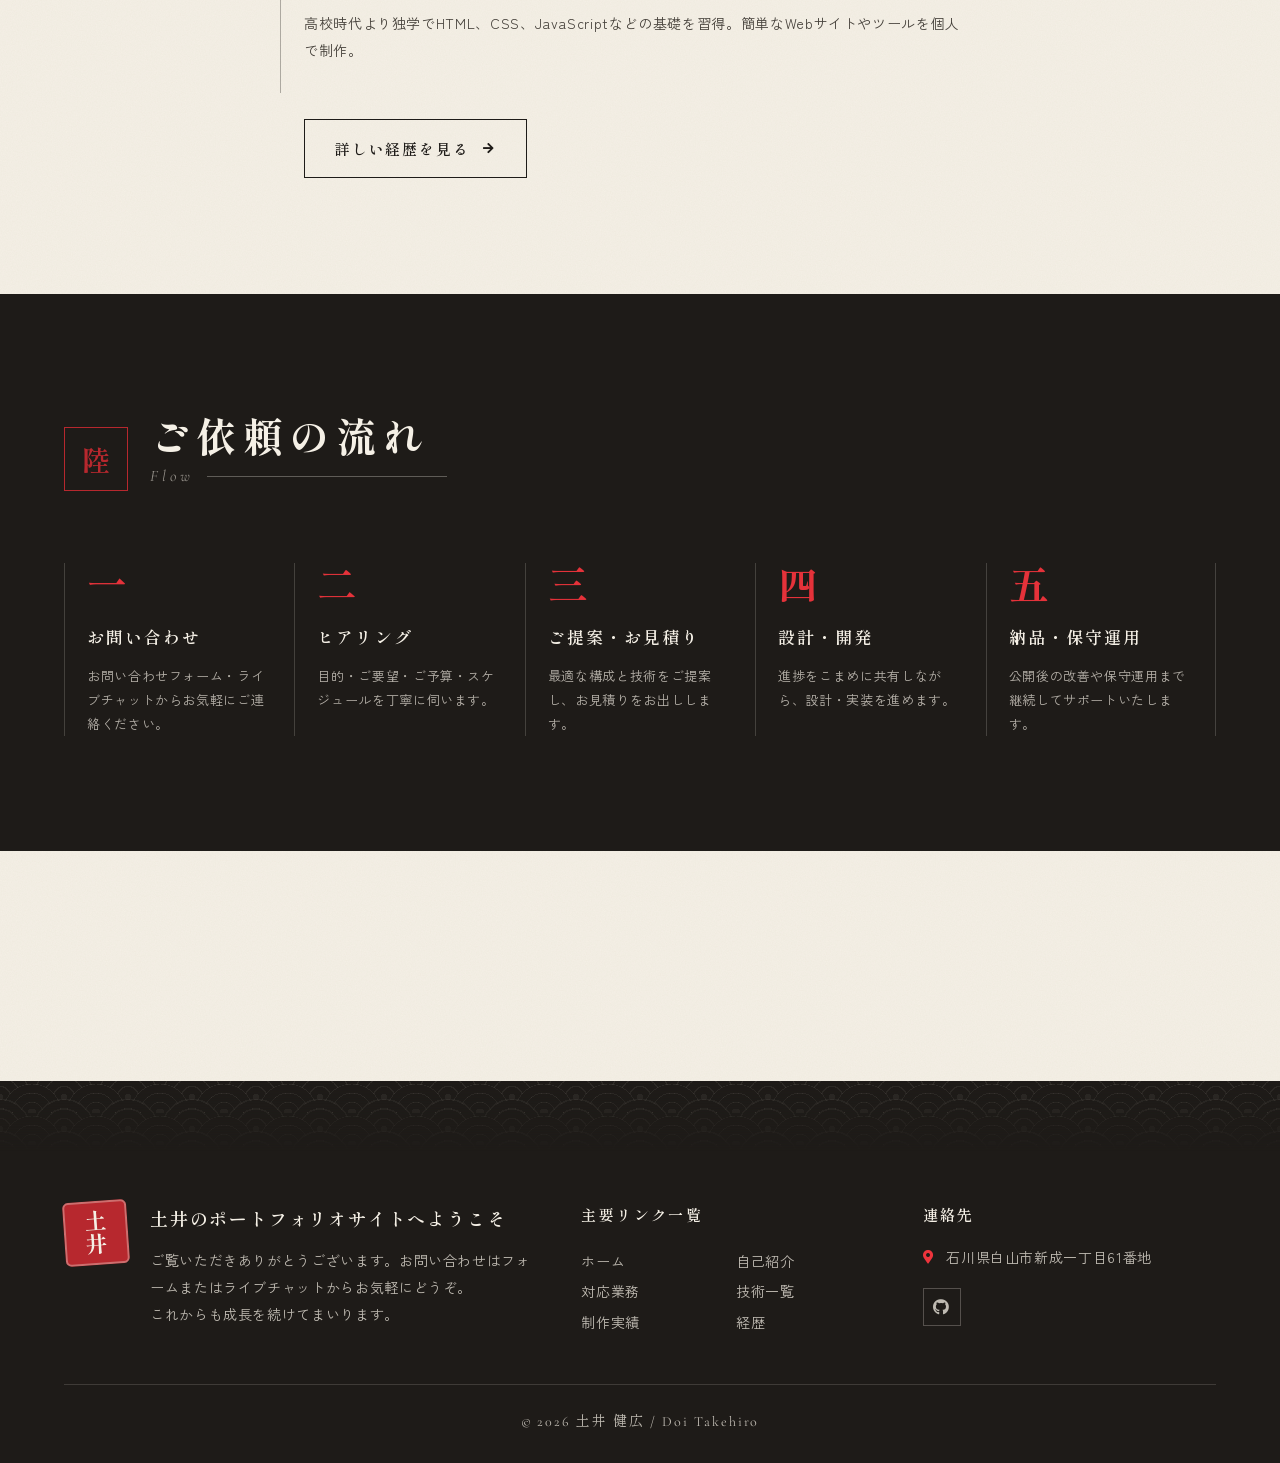
==== commit 3374b46f: "fix: change service name  to "アプリ開発" from "Androidアプリ開発"" ====
--- a/index.html
+++ b/index.html
@@ -8,7 +8,7 @@
   <meta name="keywords"
     content="土井健広, Takehiro Doi, ポートフォリオ, フルスタックエンジニア, AIエンジニア, フリーランス, Web制作, Webアプリ開発, portfolio, full stack engineer, AI engineer, freelance" />
   <meta name="description"
-    content="フルスタック・AIエンジニア 土井健広のポートフォリオ。Webサイト制作、Webアプリケーション開発、AI活用、Androidアプリ開発をワンストップで承ります。"
+    content="フルスタック・AIエンジニア 土井健広のポートフォリオ。Webサイト制作、Webアプリケーション開発、AI活用、アプリ開発をワンストップで承ります。"
     data-en="Portfolio of Takehiro Doi, full-stack and AI engineer. Websites, web applications, AI solutions and Android apps — handled end to end." />
   <link rel="alternate" hreflang="ja" href="https://masao-portfolio.vercel.app/?lang=ja" />
   <link rel="alternate" hreflang="en" href="https://masao-portfolio.vercel.app/?lang=en" />
@@ -206,7 +206,7 @@
         <article class="service reveal">
           <span class="service-glyph" aria-hidden="true">携</span>
           <span class="service-num">03</span>
-          <h3 data-en="Android App Development">Androidアプリ開発</h3>
+          <h3 data-en="Android App Development">アプリ開発</h3>
           <p data-en="From UI/UX design and implementation to publishing and running apps on Google Play, backed by my own app releases.">UI/UX設計から実装、Google Playでの公開・運用まで、個人開発の経験を活かして対応いたします。</p>
           <ul class="service-tags">
             <li>Kotlin</li><li>Java</li><li>Firebase</li>
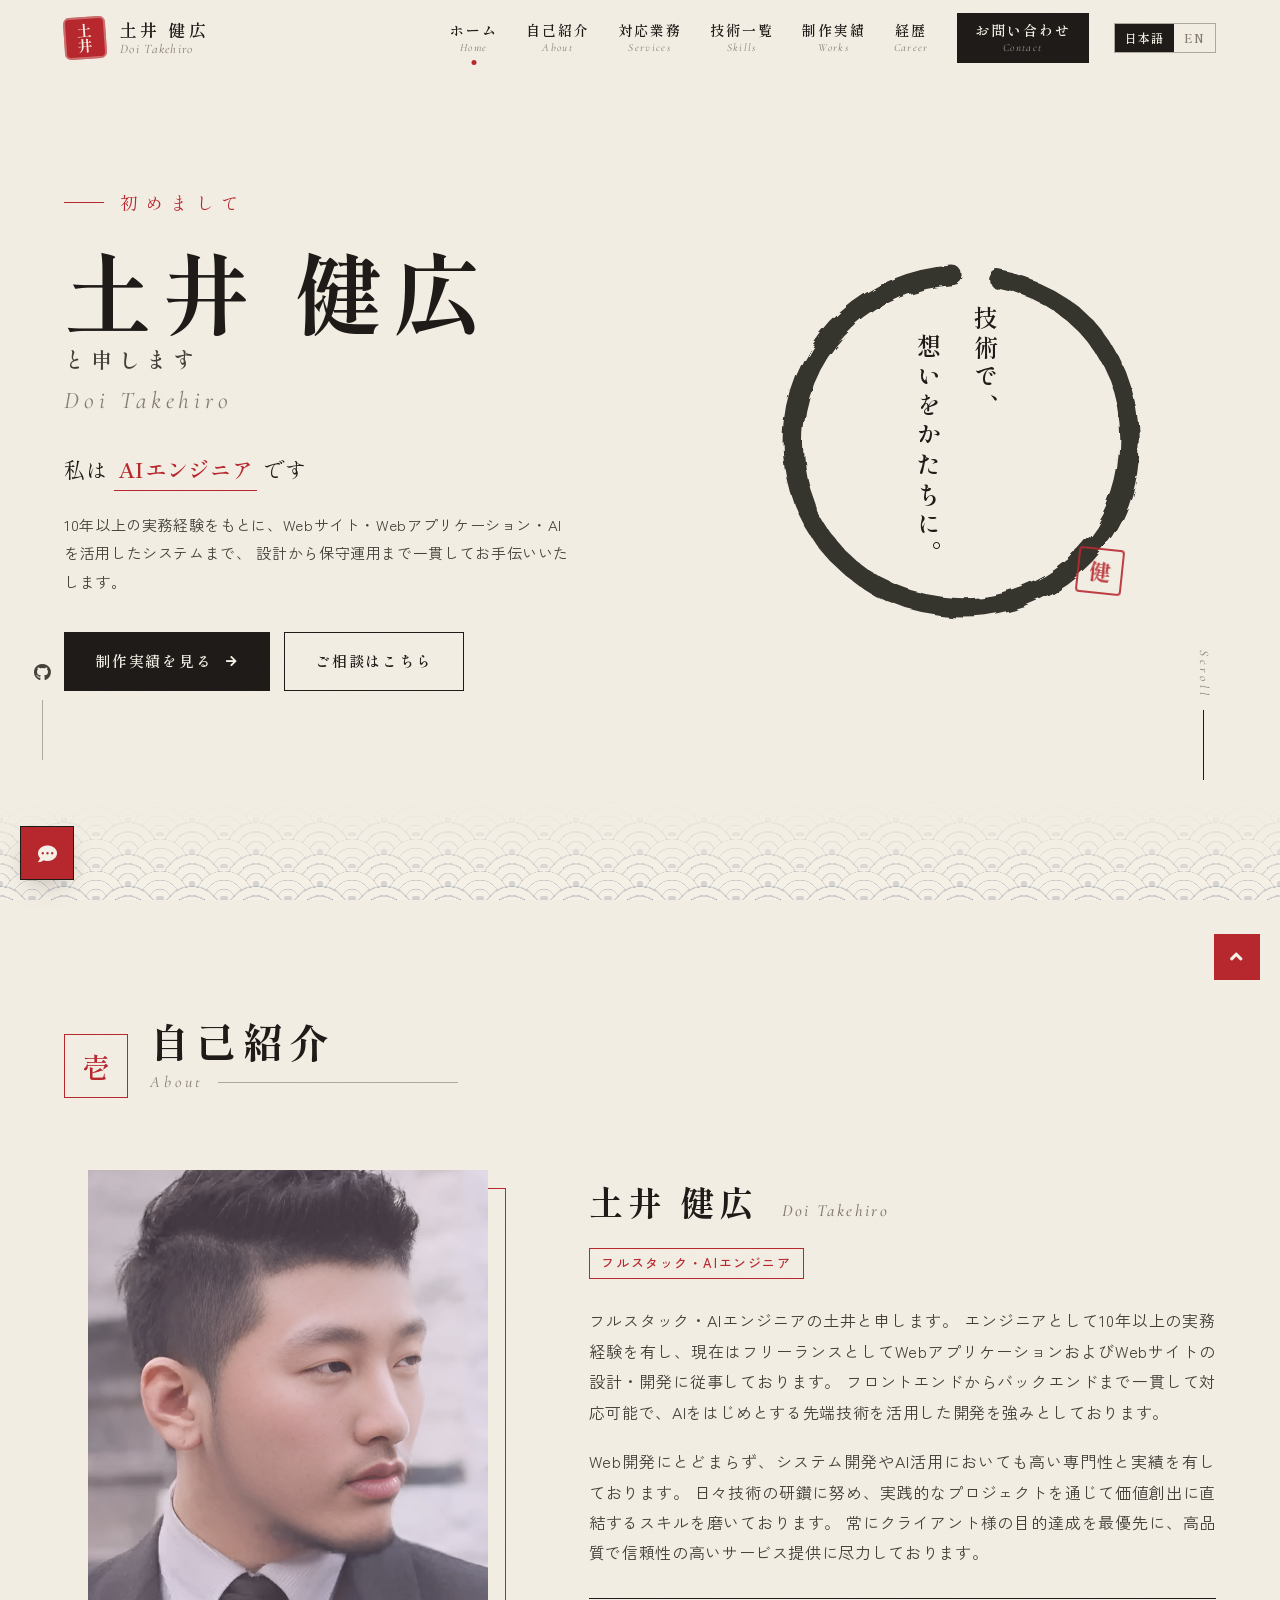
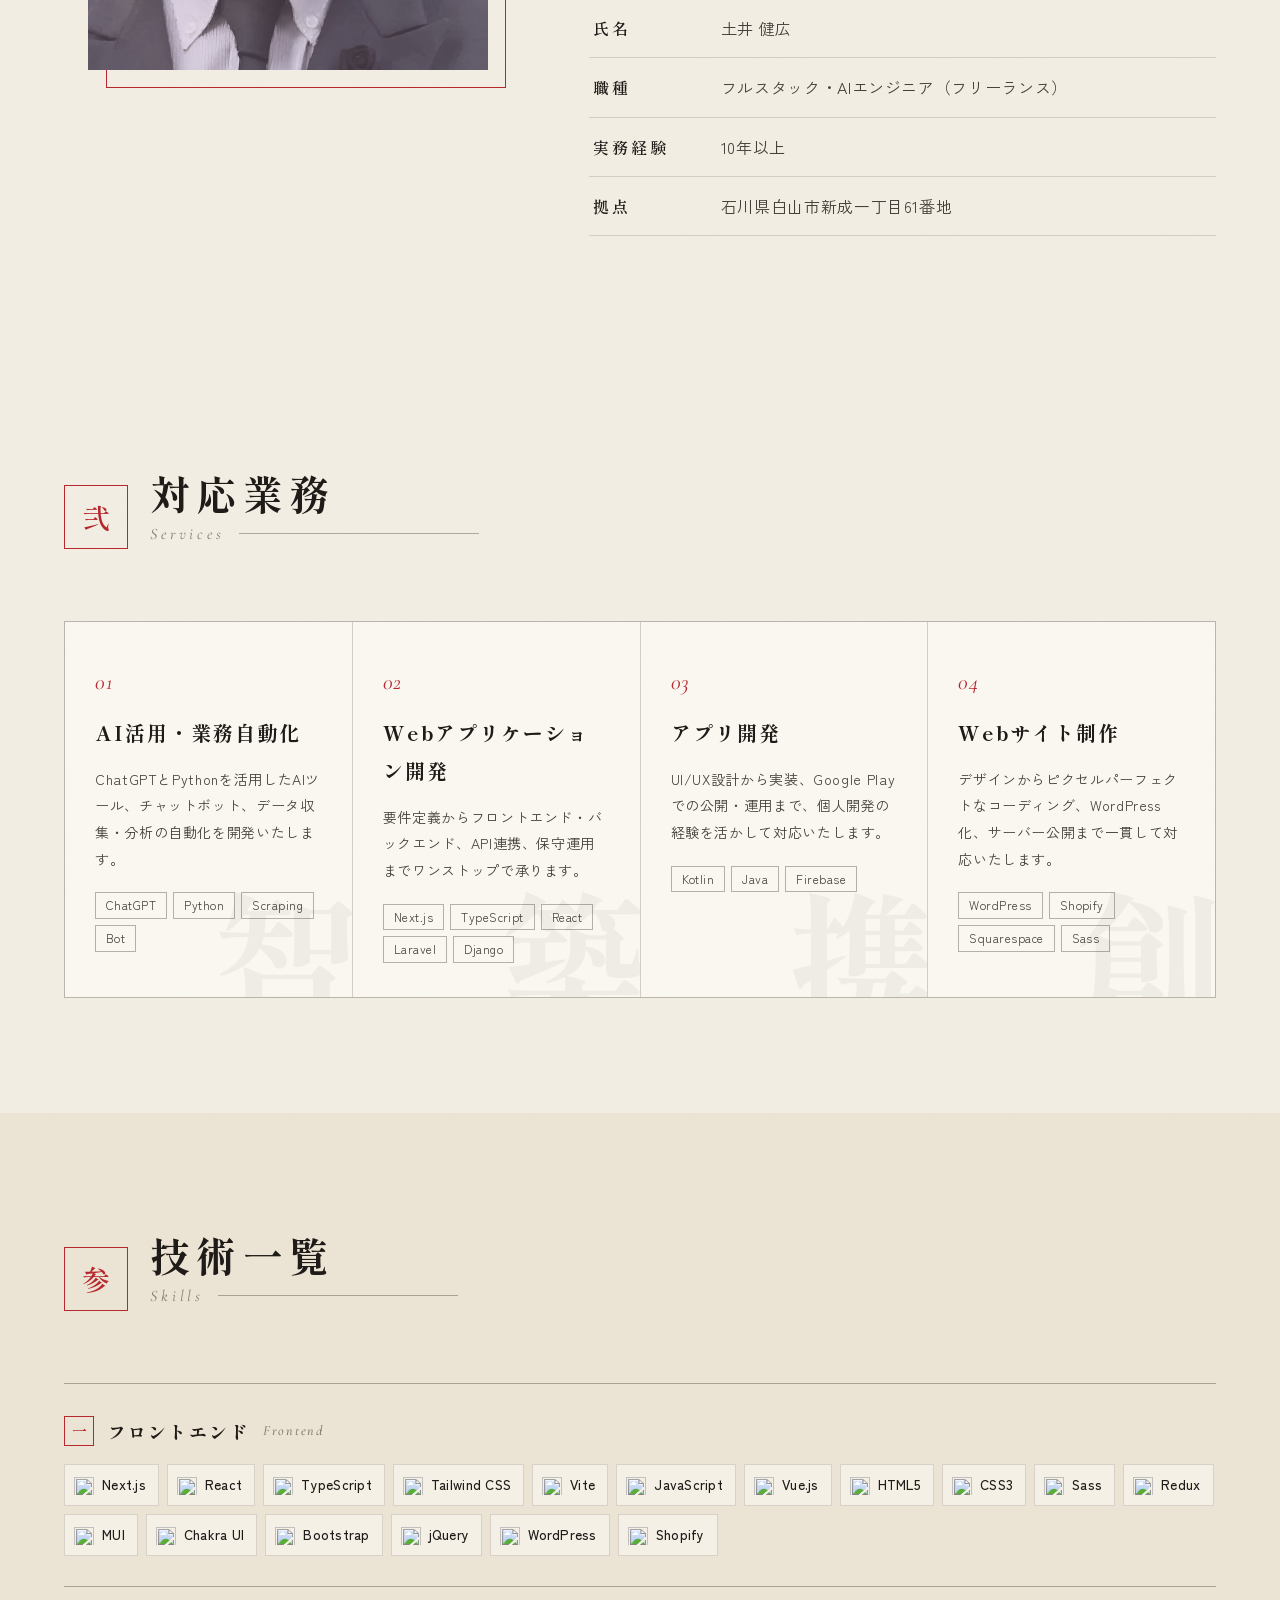
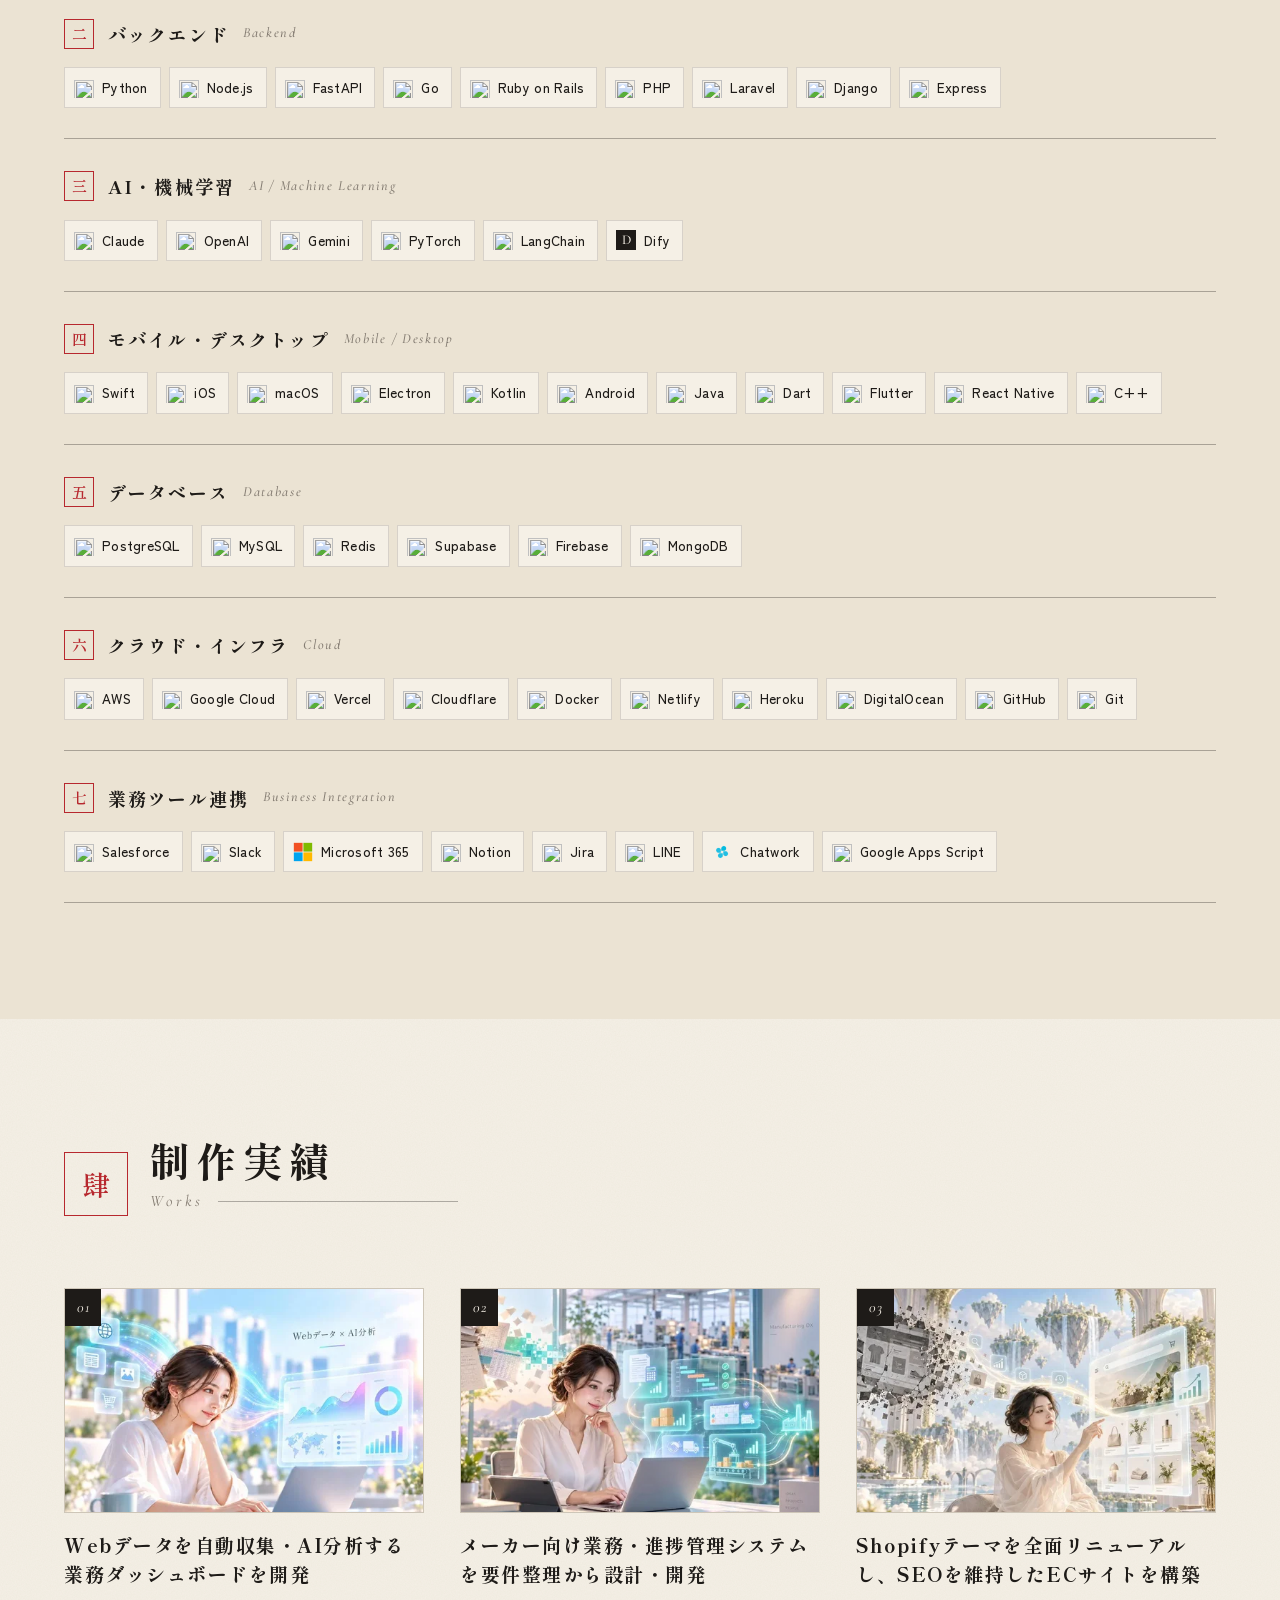
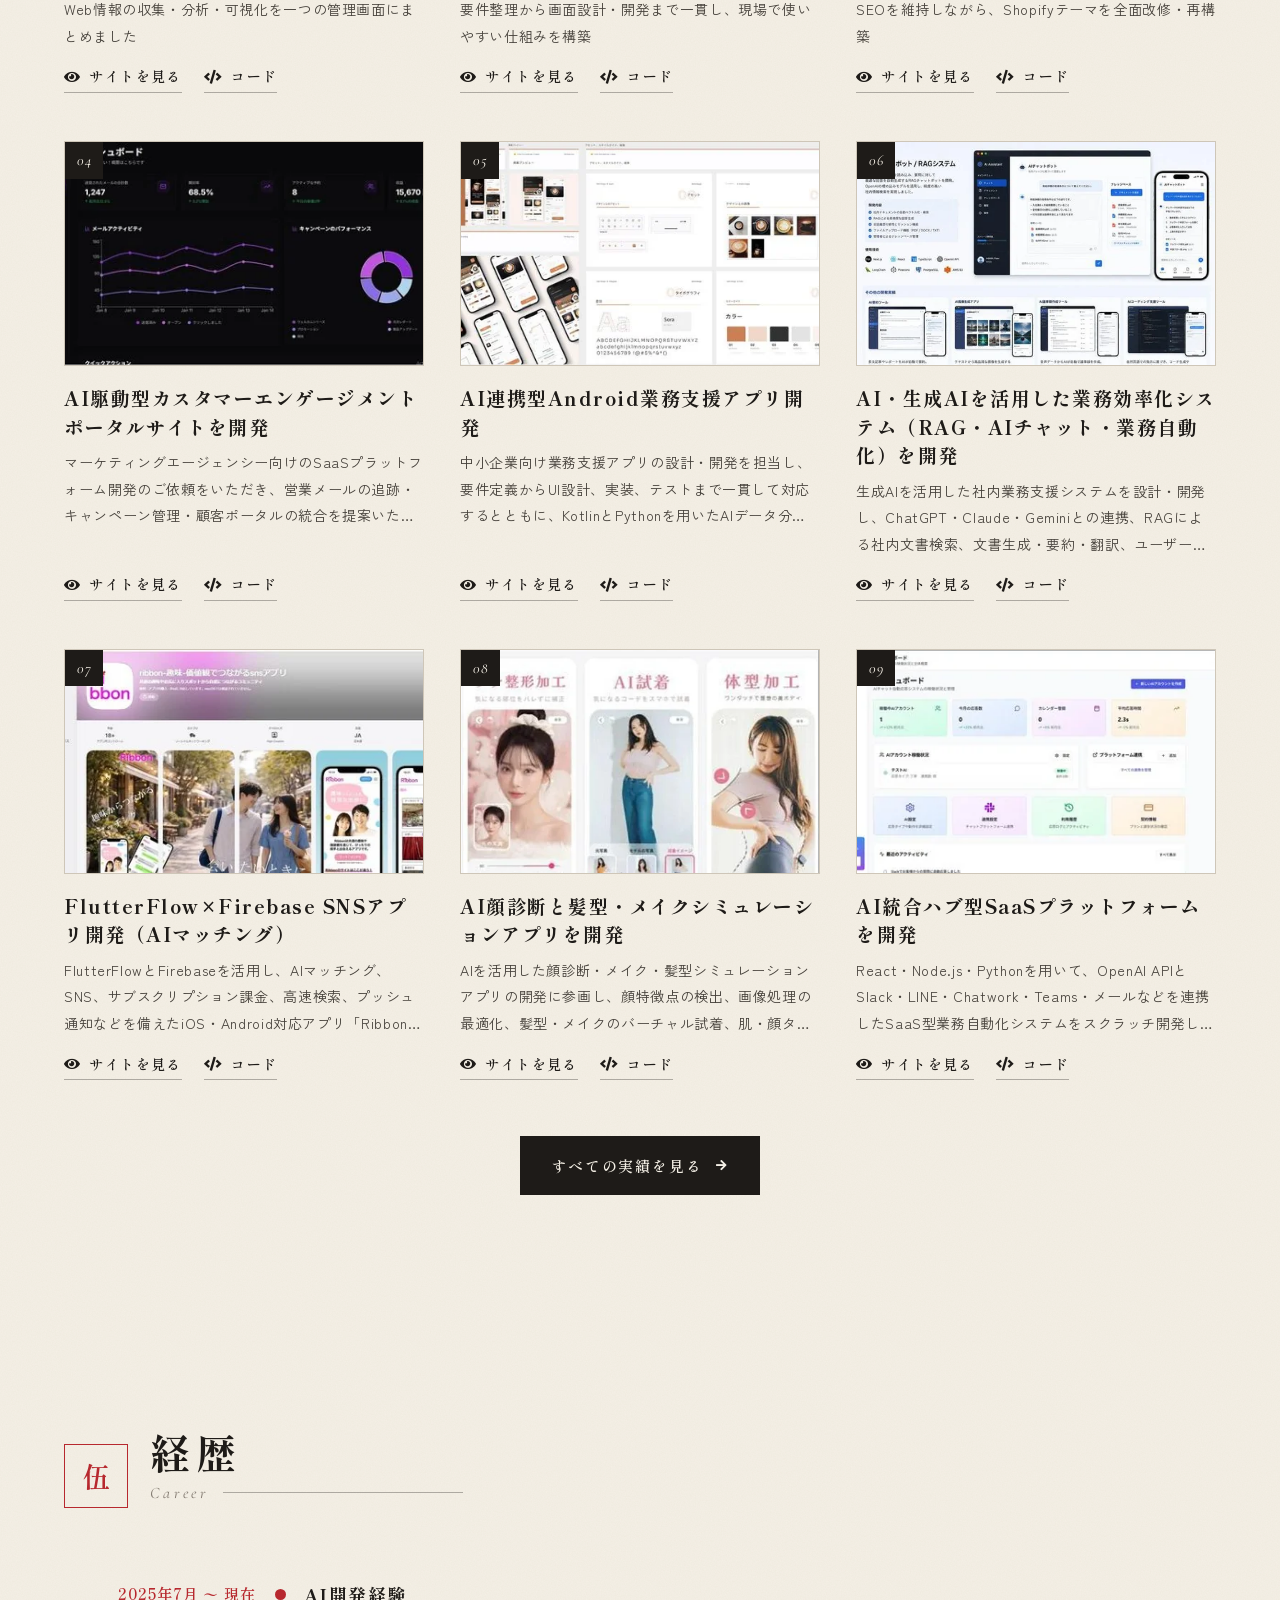
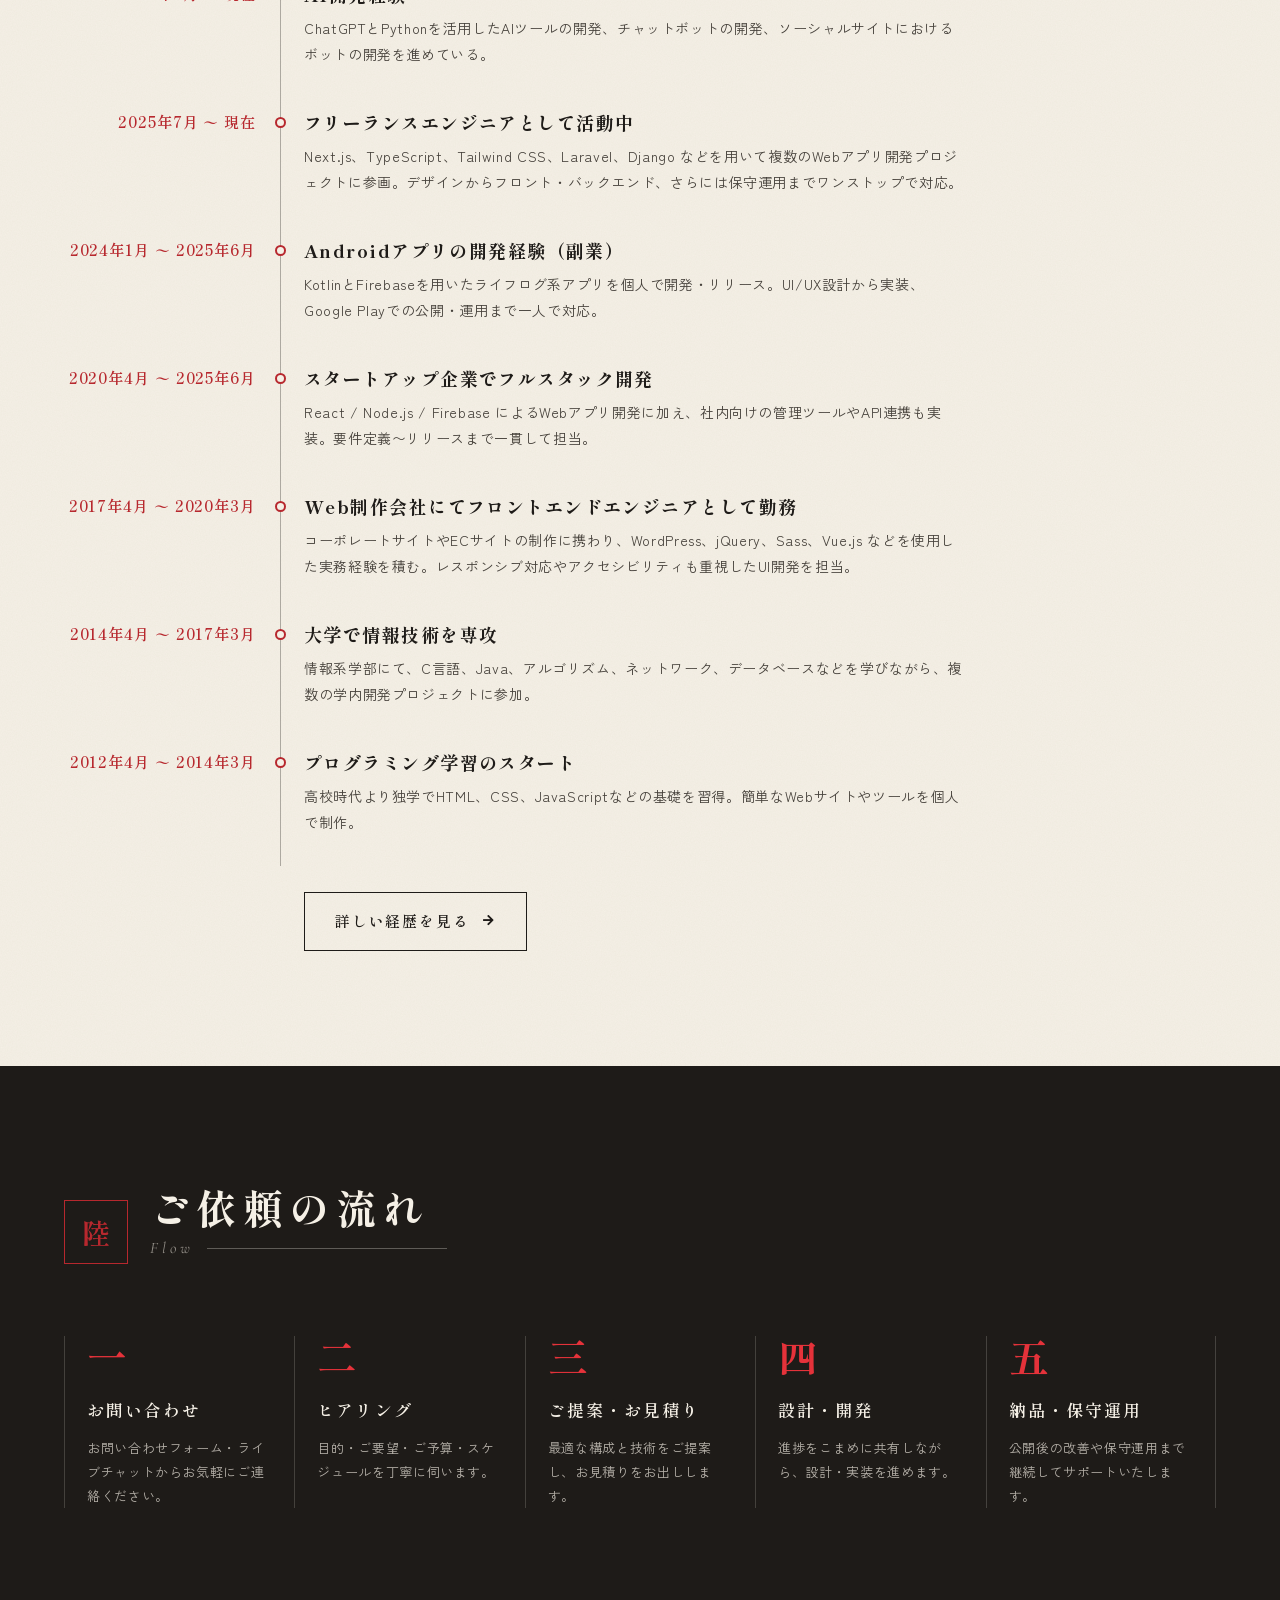
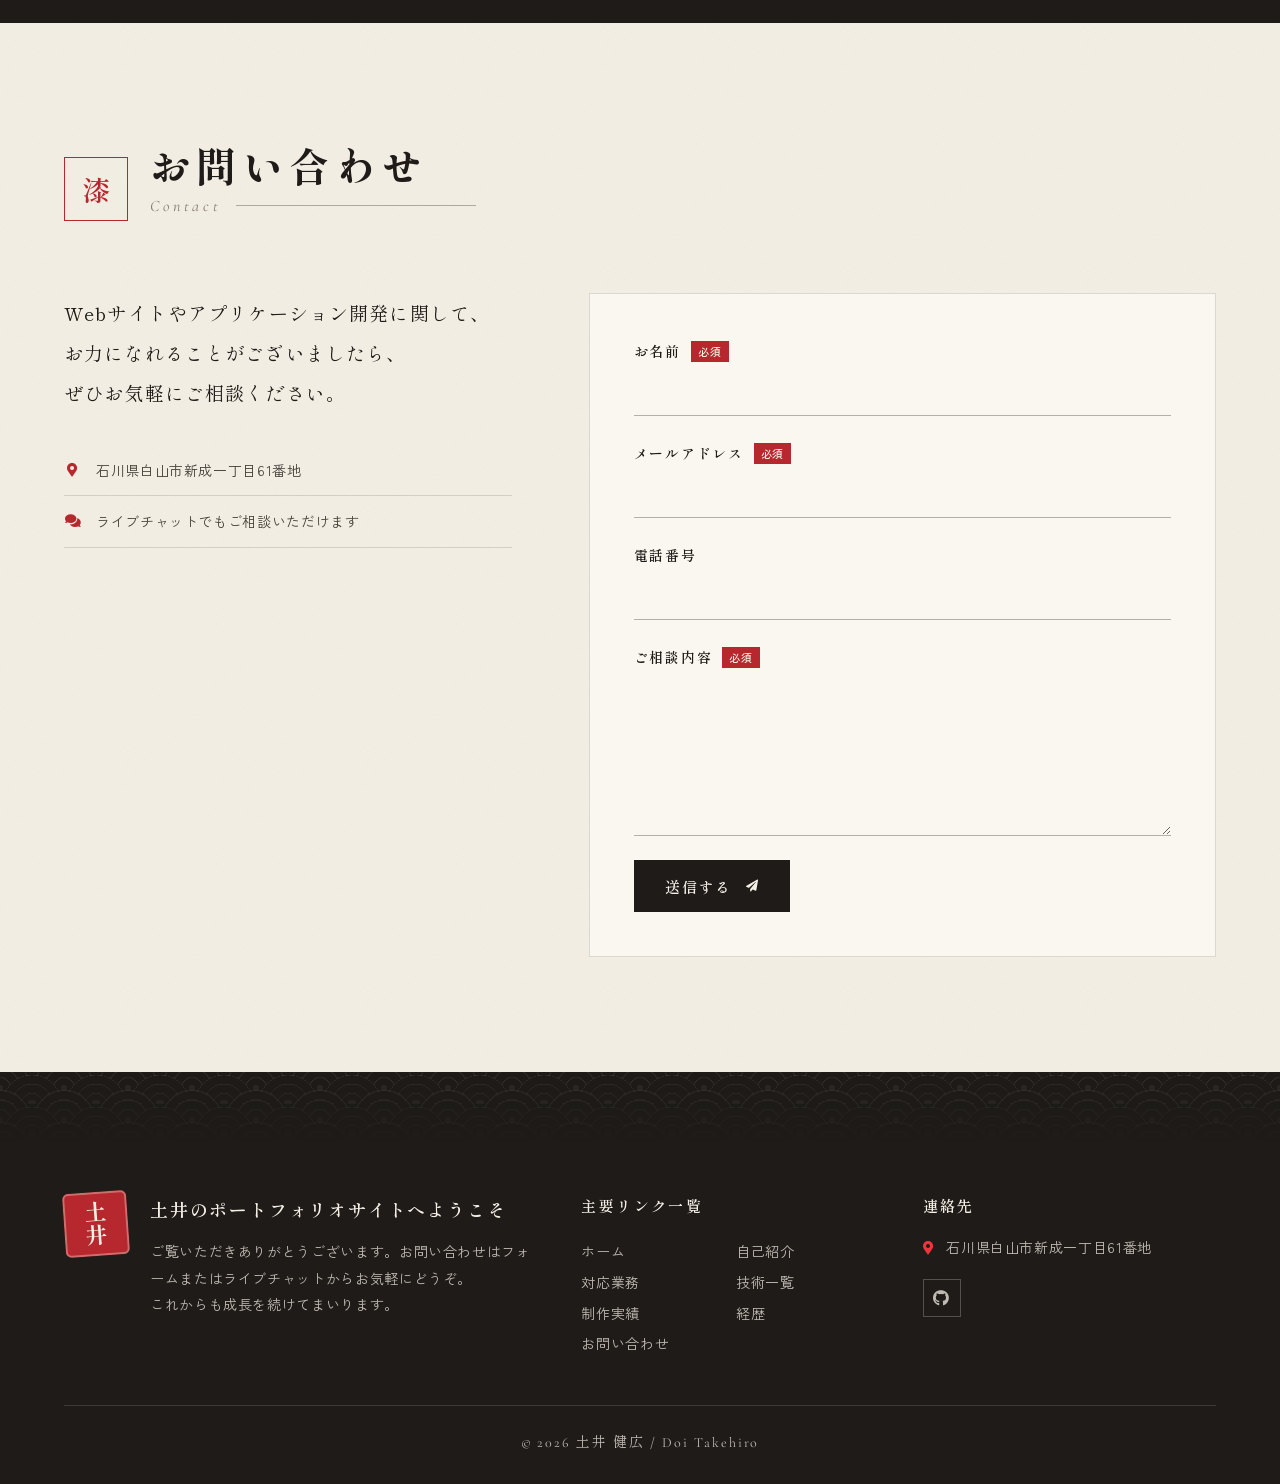
==== commit d897c325: "feat: restore contact form" ====
--- a/index.html
+++ b/index.html
@@ -62,7 +62,7 @@
         <li><a href="#skills"><span data-en="Skills">技術一覧</span><small data-en="技術一覧">Skills</small></a></li>
         <li><a href="#work"><span data-en="Works">制作実績</span><small data-en="制作実績">Works</small></a></li>
         <li><a href="#experience"><span data-en="Career">経歴</span><small data-en="経歴">Career</small></a></li>
-        <!-- <li><a href="#contact" class="nav-cta"><span data-en="Contact">お問い合わせ</span><small data-en="お問い合わせ">Contact</small></a></li> -->
+        <li><a href="#contact" class="nav-cta"><span data-en="Contact">お問い合わせ</span><small data-en="お問い合わせ">Contact</small></a></li>
       </ul>
     </nav>
 
@@ -366,7 +366,46 @@
 
     <!-- contact section starts -->
     <section class="section contact" id="contact">
-
+      <div class="sec-head reveal">
+        <span class="sec-num">漆</span>
+        <h2 class="sec-title" data-en="Contact">お問い合わせ</h2>
+        <span class="sec-en" data-en="お問い合わせ">Contact</span>
+      </div>
+
+      <div class="contact-row">
+        <div class="contact-info reveal">
+          <p class="contact-lead"
+            data-en="If there's anything I can help with<br>on your website or application,<br>please feel free to get in touch.">Webサイトやアプリケーション開発に関して、<br>お力になれることがございましたら、<br>ぜひお気軽にご相談ください。</p>
+          <ul class="contact-list">
+            <li><i class="fas fa-map-marker-alt"></i><span data-en="1-61 Shinsei, Hakusan, Ishikawa, Japan">石川県白山市新成一丁目61番地</span></li>
+            <li><i class="fas fa-comments"></i><span data-en="Live chat is also available">ライブチャットでもご相談いただけます</span></li>
+          </ul>
+        </div>
+
+        <form id="contact-form" class="contact-form reveal">
+          <label class="field">
+            <span><span data-en="Name">お名前</span><em data-en="Required">必須</em></span>
+            <input type="text" name="name" autocomplete="name" required>
+          </label>
+          <label class="field">
+            <span><span data-en="Email">メールアドレス</span><em data-en="Required">必須</em></span>
+            <input type="email" name="email" autocomplete="email" required>
+          </label>
+          <label class="field">
+            <span><span data-en="Phone">電話番号</span></span>
+            <input type="tel" name="phone" autocomplete="tel">
+          </label>
+          <label class="field">
+            <span><span data-en="Message">ご相談内容</span><em data-en="Required">必須</em></span>
+            <textarea name="message" rows="5" required></textarea>
+          </label>
+          <div class="form-actions">
+            <button type="submit" class="btn btn-primary"><span data-en="Send">送信する</span><i
+                class="fa fa-paper-plane"></i></button>
+            <p class="form-status" role="status"></p>
+          </div>
+        </form>
+      </div>
     </section>
     <!-- contact section ends -->
   </main>
@@ -391,7 +430,7 @@
         <a href="#skills" data-en="Skills">技術一覧</a>
         <a href="#work" data-en="Works">制作実績</a>
         <a href="#experience" data-en="Career">経歴</a>
-        <!-- <a href="#contact" data-en="Contact">お問い合わせ</a> -->
+        <a href="#contact" data-en="Contact">お問い合わせ</a>
       </nav>
 
       <div class="footer-contact">
--- a/assets/css/style.css
+++ b/assets/css/style.css
@@ -921,18 +921,69 @@
   margin-bottom: clamp(44px, 6vw, 72px);
 }
 
+/* one full-width row per category: heading on top, skills in a line underneath */
 .skills-grid {
-  display: grid;
-  grid-template-columns: repeat(auto-fill, minmax(170px, 1fr));
-  gap: 12px;
+  display: flex;
+  flex-direction: column;
+}
+
+.skill-group {
+  padding: clamp(22px, 2.6vw, 30px) 0;
+  border-top: 1px solid var(--line-strong);
+}
+
+.skill-group:last-child {
+  border-bottom: 1px solid var(--line-strong);
+}
+
+.skill-group-title {
+  display: flex;
+  flex-wrap: wrap;
+  align-items: center;
+  gap: 4px 14px;
+  margin-bottom: 16px;
+  font-family: var(--f-mincho);
+  font-weight: 800;
+  font-size: 18px;
+  letter-spacing: 0.12em;
+}
+
+.skill-group-num {
+  display: grid;
+  place-items: center;
+  width: 30px;
+  height: 30px;
+  border: 1px solid var(--shu);
+  color: var(--shu);
+  font-weight: 600;
+  font-size: 15px;
+  letter-spacing: 0;
+}
+
+.skill-group-title small {
+  font-family: var(--f-latin);
+  font-style: italic;
+  font-weight: 500;
+  font-size: 14px;
+  letter-spacing: 0.12em;
+  color: var(--usuzumi);
+}
+
+.skill-list {
+  display: flex;
+  flex-wrap: wrap;
+  gap: 8px;
+  list-style: none;
+  margin: 0;
+  padding: 0;
 }
 
 .skill {
-  display: flex;
-  align-items: center;
-  gap: 12px;
-  padding: 14px 16px;
-  background: var(--washi-card);
+  display: inline-flex;
+  align-items: center;
+  gap: 8px;
+  padding: 7px 12px 7px 9px;
+  background: var(--washi);
   border: 1px solid var(--line);
   transition: border-color .3s var(--ease), transform .3s var(--ease);
 }
@@ -942,20 +993,29 @@
   transform: translateY(-2px);
 }
 
-.skill img {
-  width: 30px;
-  height: 30px;
+.skill img,
+.skill-initial {
+  width: 20px;
+  height: 20px;
   object-fit: contain;
   flex-shrink: 0;
 }
 
+/* skills without a logo get a lettered square */
+.skill-initial {
+  display: grid;
+  place-items: center;
+  background: var(--sumi);
+  color: var(--washi);
+  font-family: var(--f-latin);
+  font-size: 13px;
+  line-height: 1;
+}
+
 .skill span {
-  font-size: 14px;
+  font-size: 13.5px;
   font-weight: 500;
   letter-spacing: 0.02em;
-  min-width: 0;
-  overflow: hidden;
-  text-overflow: ellipsis;
   white-space: nowrap;
 }
 
@@ -1878,9 +1938,6 @@
     margin: 0;
   }
 
-  .skills-grid {
-    grid-template-columns: repeat(2, 1fr);
-  }
 
   .footer-inner {
     grid-template-columns: 1fr;
